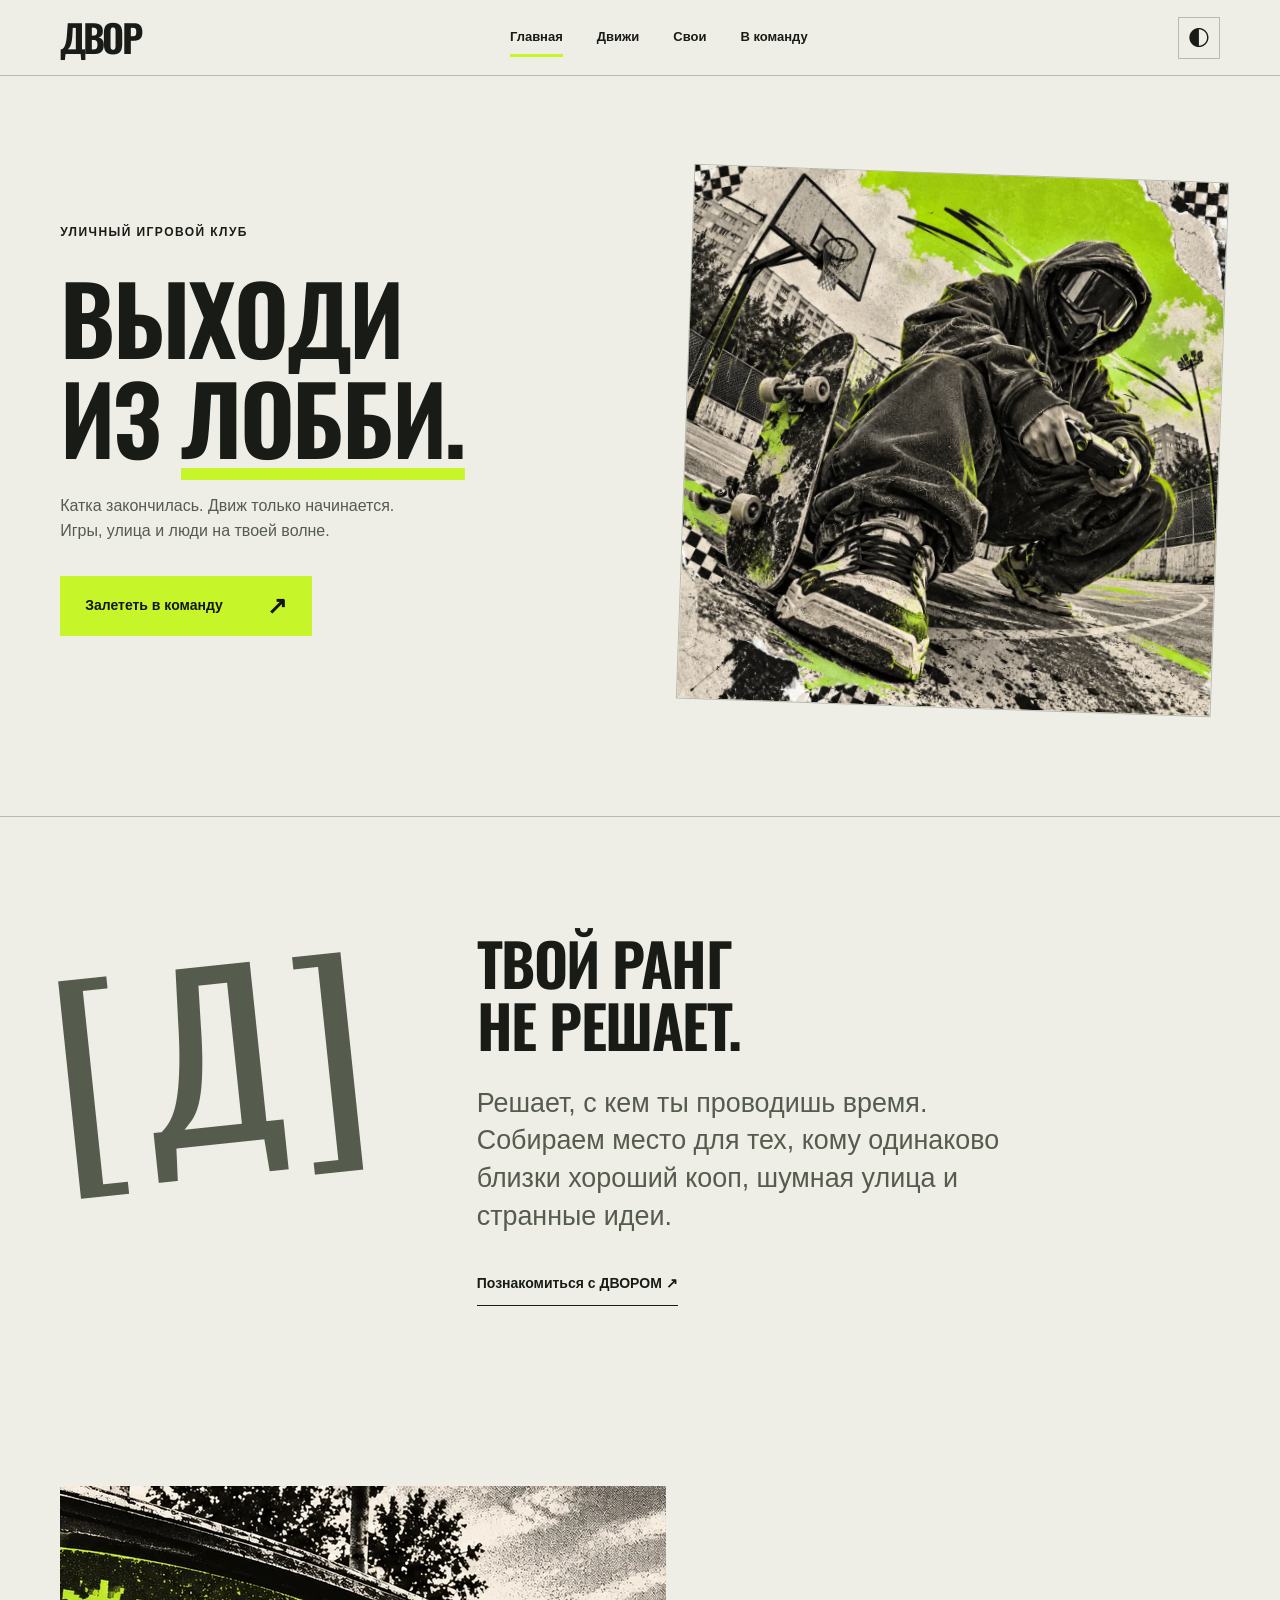
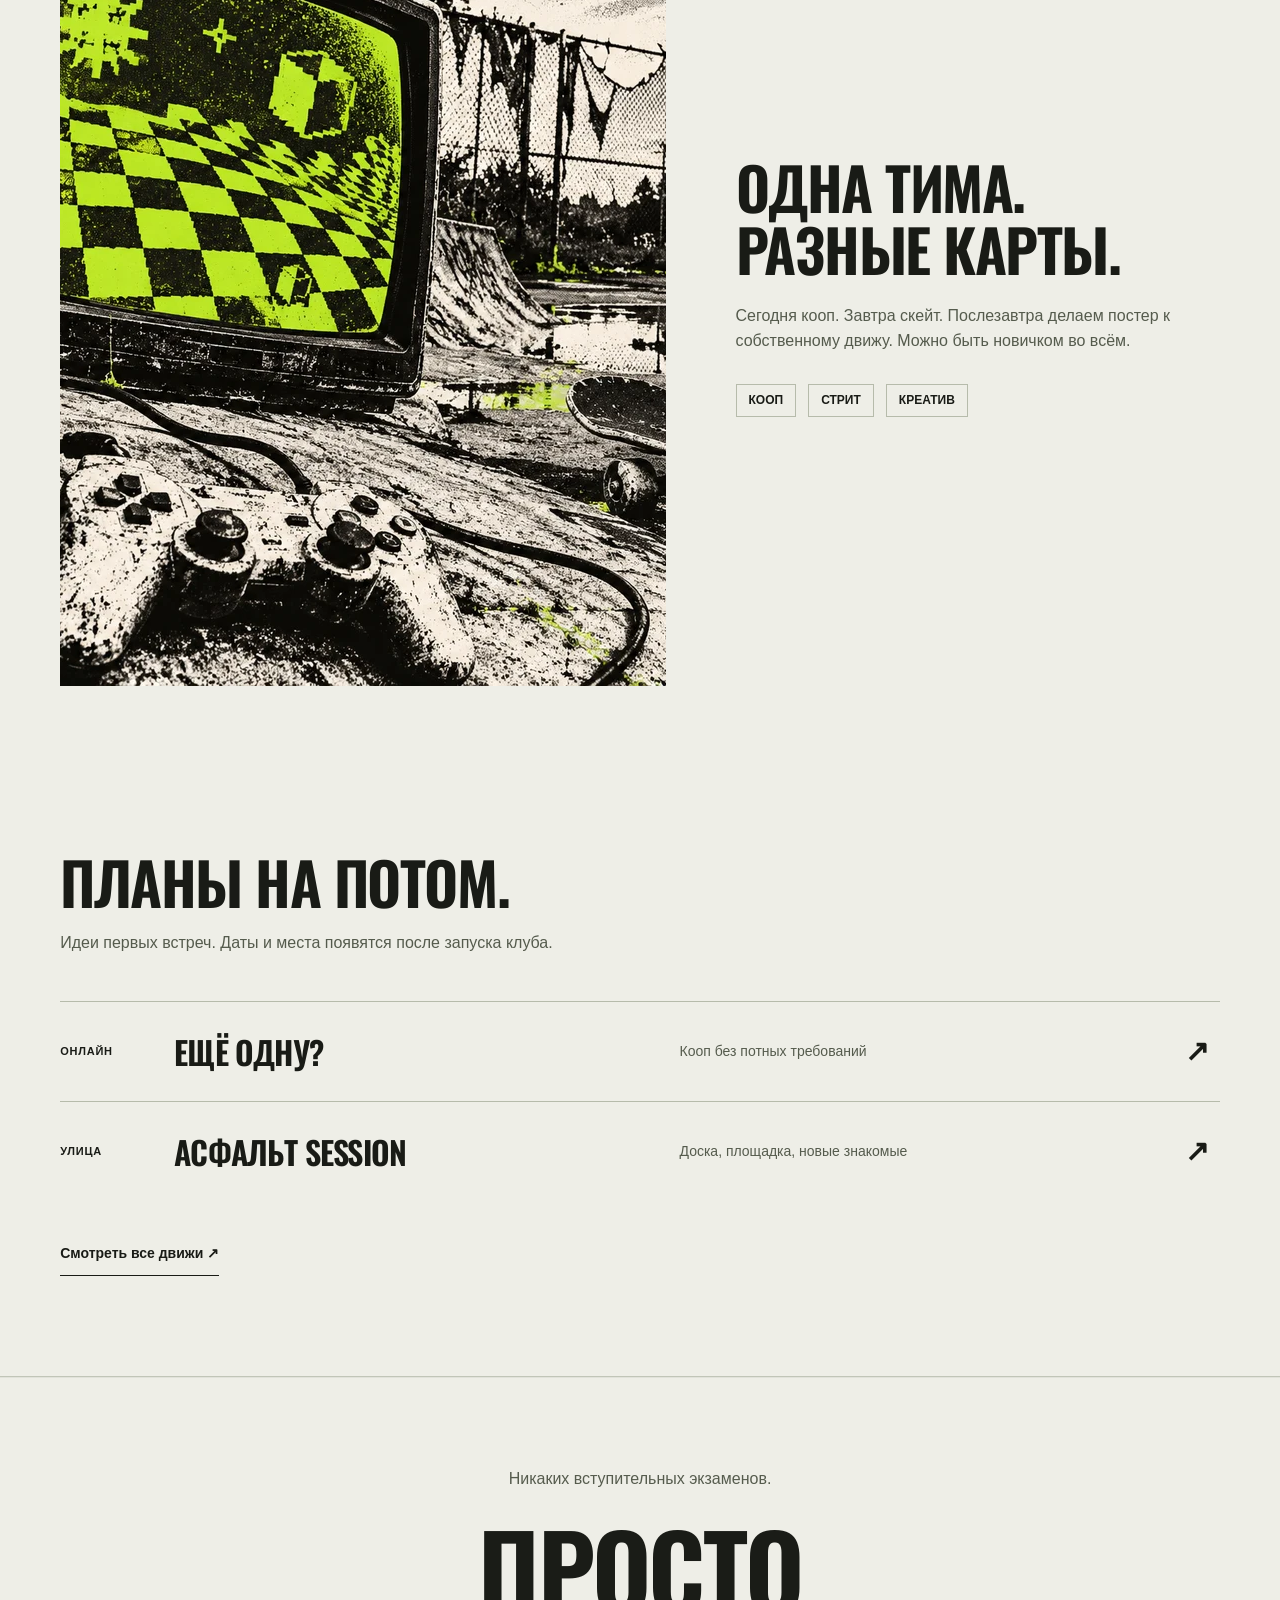
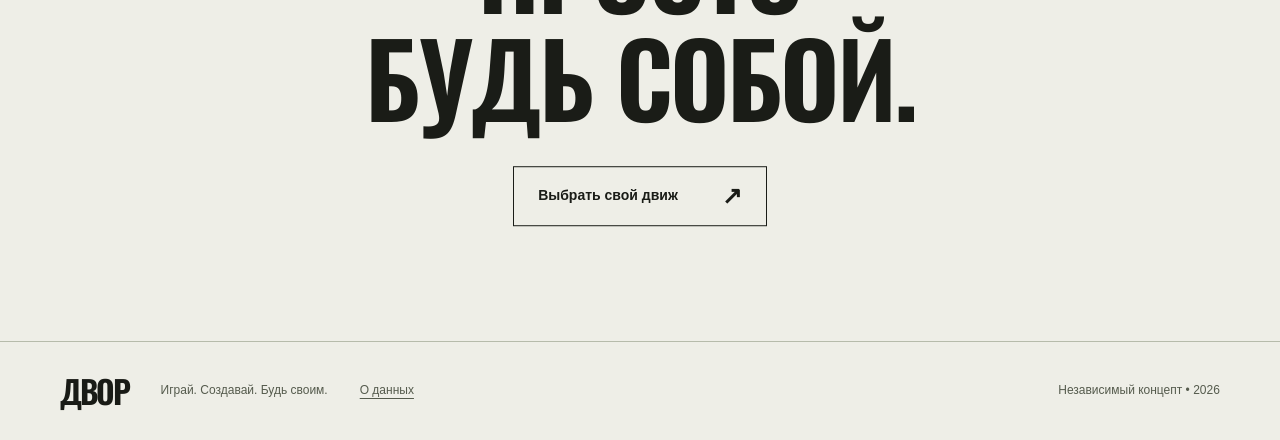
==== index.html @ 8de50f0a "Launch DVOR street gaming club website" ====
<!doctype html><html lang="ru"><head><meta charset="UTF-8"><meta name="viewport" content="width=device-width,initial-scale=1"><meta name="color-scheme" content="dark light"><title>Выходи из лобби. | ДВОР</title><meta name="description" content="ДВОР: уличная культура, игры и своя команда. Выбери движ и найди свой вайб."><meta property="og:title" content="ДВОР. Выходи из лобби."><meta property="og:description" content="Игры. Улица. Свои люди."><meta property="og:type" content="website"><meta property="og:image" content="https://lol734520-rgb.github.io/dvor-club/hero.webp"><link rel="icon" href="favicon.png"><link rel="preload" href="oswald.ttf" as="font" type="font/ttf" crossorigin><link rel="stylesheet" href="styles.css"><script src="theme.js"></script><script src="gsap.min.js" defer></script><script src="ScrollTrigger.min.js" defer></script><script src="config.js" defer></script><script src="app.js" defer></script></head><body><a class="skip" href="#main">К содержимому</a><header class="header"><a class="wordmark" href="index.html" aria-label="ДВОР, главная">ДВОР</a><nav aria-label="Основная навигация"><a href="index.html" aria-current="page">Главная</a><a href="events.html" >Движи</a><a href="crew.html" >Свои</a><a href="join.html" >В команду</a></nav><button class="theme-toggle" aria-label="Переключить тему" title="Переключить тему"><span aria-hidden="true">◐</span></button><button class="menu-toggle" aria-expanded="false" aria-controls="mobile-nav">Меню +</button></header><nav id="mobile-nav" class="mobile-nav" aria-label="Мобильная навигация" hidden><a href="index.html" aria-current="page">Главная</a><a href="events.html" >Движи</a><a href="crew.html" >Свои</a><a href="join.html" >В команду</a></nav><main id="main">
<section class="hero wrap"><div class="hero-copy"><p class="eyebrow">Уличный игровой клуб</p><h1><span>ВЫХОДИ</span><span>ИЗ <em>ЛОББИ.</em></span></h1><p class="hero-description">Катка закончилась. Движ только начинается.<br>Игры, улица и люди на твоей волне.</p><a class="button" href="join.html">Залететь в команду <span aria-hidden="true">↗</span></a></div><div class="hero-art"><img src="hero.webp" width="1200" height="1200" alt="Скейтер с контроллером на бетонной площадке, коллаж в уличном стиле" fetchpriority="high"></div></section>
<section class="manifesto wrap reveal"><div class="manifesto-mark" aria-hidden="true">[ Д ]</div><div><h2>ТВОЙ РАНГ<br>НЕ РЕШАЕТ.</h2><p class="large-copy">Решает, с кем ты проводишь время. Собираем место для тех, кому одинаково близки хороший кооп, шумная улица и странные идеи.</p><a class="text-link" href="crew.html">Познакомиться с ДВОРОМ ↗</a></div></section>
<section class="feature wrap"><div class="feature-image reveal"><img src="arcade.webp" width="1200" height="800" loading="lazy" alt="Ретро-телевизор и геймпад на скейт-площадке"></div><div class="feature-copy reveal"><h2>ОДНА ТИМА.<br>РАЗНЫЕ КАРТЫ.</h2><p>Сегодня кооп. Завтра скейт. Послезавтра делаем постер к собственному движу. Можно быть новичком во всём.</p><div class="tags"><span>КООП</span><span>СТРИТ</span><span>КРЕАТИВ</span></div></div></section>
<section class="home-events wrap reveal"><h2>ПЛАНЫ НА ПОТОМ.</h2><p class="muted">Идеи первых встреч. Даты и места появятся после запуска клуба.</p><a class="event-teaser" href="events.html#lan"><span class="event-kind">Онлайн</span><h3>ЕЩЁ ОДНУ?</h3><span>Кооп без потных требований</span><b aria-hidden="true">↗</b></a><a class="event-teaser" href="events.html#street"><span class="event-kind">Улица</span><h3>АСФАЛЬТ SESSION</h3><span>Доска, площадка, новые знакомые</span><b aria-hidden="true">↗</b></a><a class="text-link" href="events.html">Смотреть все движи ↗</a></section>
<section class="closing wrap reveal"><p>Никаких вступительных экзаменов.</p><h2>ПРОСТО<br>БУДЬ СОБОЙ.</h2><a class="button outline" href="events.html">Выбрать свой движ <span aria-hidden="true">↗</span></a></section></main><footer class="footer"><a class="wordmark" href="index.html">ДВОР</a><p>Играй. Создавай. Будь своим.</p><a href="privacy.html">О данных</a><span>Независимый концепт • 2026</span></footer></body></html>
---- styles.css ----
@font-face{font-family:Oswald;src:url('oswald.ttf') format('truetype');font-weight:200 700;font-display:swap}
:root{--bg:#151614;--fg:#f0f0e9;--muted:#b2b4aa;--line:#41433c;--panel:#20221d;--accent:#c6f52a;--ink:#151614;--page:1440px;color-scheme:dark}
:root[data-theme=light]{--bg:#eeeeE7;--fg:#191b16;--muted:#555b4d;--line:#b6bbab;--panel:#e4e6dc;color-scheme:light}
*{box-sizing:border-box}html{scroll-behavior:smooth;scroll-padding-top:96px}body{margin:0;background:var(--bg);color:var(--fg);font-family:Arial,Helvetica,sans-serif;font-size:16px;line-height:1.55;transition:background .2s,color .2s}::selection{background:var(--accent);color:var(--ink)}a{color:inherit;text-decoration:none}button,input,select,textarea{font:inherit}button,a,input,textarea,select{-webkit-tap-highlight-color:transparent}button{cursor:pointer}button:disabled{cursor:wait;opacity:.6}a:focus-visible,button:focus-visible,summary:focus-visible{outline:3px solid var(--fg);outline-offset:5px}input:focus-visible,select:focus-visible,textarea:focus-visible{outline:2px solid var(--fg);outline-offset:3px}img{display:block;max-width:100%;object-fit:cover}h1,h2,h3,p{margin:0}h1,h2,h3,.wordmark,.type-art{font-family:Oswald,'Arial Narrow',sans-serif;font-weight:650;line-height:1.06;letter-spacing:-.025em}h1{font-size:clamp(64px,7.9vw,124px)}h2{font-size:clamp(38px,4.6vw,70px)}h3{font-size:32px}h1 em{font-style:normal;color:var(--accent)}[data-theme=light] h1 em{color:var(--fg);text-decoration:underline;text-decoration-color:var(--accent);text-decoration-thickness:.13em;text-underline-offset:.09em}p{max-width:58ch}.wrap{max-width:var(--page);margin-inline:auto;padding-inline:clamp(22px,4.7vw,72px)}.muted{color:var(--muted)}.eyebrow{font:700 12px/1.4 Arial,sans-serif;letter-spacing:.12em;text-transform:uppercase;margin-bottom:25px}.header{height:76px;max-width:var(--page);padding:0 clamp(22px,4.7vw,72px);margin:auto;display:flex;align-items:center;gap:30px;border-bottom:1px solid var(--line)}.wordmark{font-size:38px;letter-spacing:-.075em;white-space:nowrap}.wordmark span{font-family:Arial,sans-serif;font-size:10px;letter-spacing:0;vertical-align:top;display:inline-block;margin:5px 0 0 5px}.header nav{display:flex;gap:34px;margin:auto;font-size:13px;font-weight:700}.header nav a{padding:12px 0;position:relative}.header nav a[aria-current=page]:after{content:'';position:absolute;bottom:3px;left:0;right:0;height:3px;background:var(--accent)}.header nav a:hover{color:var(--muted)}.theme-toggle,.menu-toggle{color:var(--fg);background:none;border:1px solid var(--line);min-width:42px;min-height:42px}.theme-toggle span{font-size:25px;line-height:1}.menu-toggle{display:none;padding:8px 12px}.mobile-nav{padding:20px 22px;border-bottom:1px solid var(--line);background:var(--panel)}.mobile-nav a{display:block;padding:10px 0}.mobile-nav[hidden]{display:none}.skip{position:fixed;top:10px;left:10px;background:var(--accent);color:var(--ink);padding:10px;z-index:10;transform:translateY(-180%)}.skip:focus{transform:none}.button{display:inline-flex;align-items:center;justify-content:center;gap:44px;background:var(--accent);color:var(--ink);font-size:14px;font-weight:700;padding:17px 24px;border:1px solid var(--accent);min-height:56px;white-space:nowrap;transition:transform .2s,box-shadow .2s}.button:hover{transform:translate(-3px,-3px);box-shadow:4px 4px 0 var(--fg)}.button span{font-size:24px;line-height:1}.button.outline{color:var(--fg);border-color:var(--fg);background:transparent}.text-link{display:inline-block;font-size:14px;font-weight:700;padding:10px 0;border-bottom:1px solid var(--fg)}.text-link:hover{border-color:var(--accent)}
.hero{display:grid;grid-template-columns:1.15fr 1fr;align-items:center;gap:10px;min-height:min(740px,calc(100svh - 76px));padding-top:38px;padding-bottom:50px}.hero-copy{position:relative;z-index:1;padding:5px 0 25px}.hero h1{font-size:clamp(56px,7.4vw,114px);line-height:1.06}.hero h1>span{display:block;white-space:nowrap}.hero-description{font-size:16px;margin:28px 0 32px;color:var(--muted)}.hero-art{aspect-ratio:1;overflow:hidden;transform:rotate(2deg);border:1px solid var(--line)}.hero-art img{width:100%;height:100%;object-fit:cover}.manifesto{padding-top:115px;padding-bottom:115px;display:grid;grid-template-columns:1fr 2fr;gap:45px;border-top:1px solid var(--line)}.manifesto-mark{font-family:Oswald,sans-serif;font-size:clamp(110px,18vw,220px);line-height:1;color:var(--muted);letter-spacing:-.08em;transform:rotate(-6deg)}.large-copy{font-size:clamp(20px,2.1vw,29px);line-height:1.4;margin:28px 0;color:var(--muted);max-width:36ch}.feature{display:grid;grid-template-columns:1.25fr 1fr;gap:70px;align-items:center;padding-block:65px}.feature-image{overflow:hidden}.feature-image img{width:100%;aspect-ratio:1.4}.feature-copy p{margin-top:24px;color:var(--muted)}.tags{display:flex;gap:12px;flex-wrap:wrap;margin-top:30px}.tags span{border:1px solid var(--line);padding:6px 12px;font-size:12px;font-weight:700}.home-events{padding-block:100px}.home-events>p{margin-top:18px;margin-bottom:45px}.event-teaser{display:grid;grid-template-columns:90px 1fr 1fr 35px;align-items:center;gap:24px;padding:27px 0;border-top:1px solid var(--line);transition:padding .2s}.event-teaser:hover{padding-left:10px}.event-kind{font-size:11px;font-weight:700;text-transform:uppercase;letter-spacing:.07em}.event-teaser>span:nth-of-type(2){font-size:14px;color:var(--muted)}.event-teaser b{font-size:29px}.home-events>.text-link{margin-top:32px}.closing{padding-block:90px 115px;text-align:center;border-top:1px solid var(--line)}.closing>p{margin:0 auto 22px;color:var(--muted)}.closing h2{font-size:clamp(55px,8vw,118px);margin-bottom:35px}.footer{max-width:var(--page);margin:auto;padding:32px clamp(22px,4.7vw,72px);border-top:1px solid var(--line);display:flex;align-items:center;gap:32px;font-size:12px;color:var(--muted)}.footer .wordmark{color:var(--fg);font-size:32px}.footer>span{margin-left:auto}.footer>a:not(.wordmark){text-decoration:underline;text-underline-offset:4px}.page-intro{padding-top:62px;padding-bottom:65px}.page-intro h1{font-size:clamp(65px,8vw,115px)}.page-intro>p:last-child{color:var(--muted);margin-top:28px;max-width:46ch}.filters{display:flex;gap:10px;flex-wrap:wrap;margin-bottom:38px}.filters button{padding:10px 20px;background:none;color:var(--fg);border:1px solid var(--line);font-size:13px;font-weight:700;min-height:44px}.filters button[aria-pressed=true]{background:var(--accent);color:var(--ink);border-color:var(--accent)}.event-grid{display:grid;grid-template-columns:1fr 1fr;gap:60px 32px}.event-poster{border:1px solid var(--line);background:var(--panel);overflow:hidden;scroll-margin-top:20px}.event-poster[hidden]{display:none}.event-poster img{width:100%;height:300px;object-position:center 55%}.poster-copy{padding:30px}.poster-copy h2{margin:18px 0;font-size:clamp(42px,4.8vw,65px)}.poster-copy p{color:var(--muted);max-width:42ch}.poster-copy .text-link{margin-top:25px}.type-art{height:300px;display:flex;justify-content:center;align-items:center;color:var(--ink);background:var(--accent);font-size:70px;line-height:1.02;transform:none;letter-spacing:-.03em}.inverse .type-art{background:var(--fg);color:var(--bg);font-size:63px}.event-section{padding-bottom:90px}.note{padding-block:70px 100px;border-top:1px solid var(--line)}.note h2{font-size:clamp(32px,4vw,55px)}.note p{margin-top:25px;color:var(--muted)}.note .button{margin-top:30px}.crew-story{display:grid;grid-template-columns:1fr 1fr;align-items:center;gap:70px;padding-block:40px 100px}.crew-story img{width:100%;aspect-ratio:1;transform:rotate(-2deg)}.crew-story>div>p:last-child{font-size:14px;color:var(--muted)}.rules{padding-block:50px 90px}.rules>h2{margin-bottom:45px}.rule{display:grid;grid-template-columns:40px 1.4fr 1fr;gap:30px;padding:35px 0;border-top:1px solid var(--line);align-items:start}.rule>span{font-size:40px;line-height:1}.rule h3{font-size:30px;max-width:24ch}.rule p{font-size:15px;color:var(--muted)}.faq{padding-block:50px 100px;max-width:1000px}.faq h2{margin-bottom:40px}.faq details{border-bottom:1px solid var(--line);padding:20px 0}.faq summary{cursor:pointer;font-size:20px;font-weight:700;list-style:none;display:flex;justify-content:space-between;gap:20px}.faq summary::-webkit-details-marker{display:none}.faq summary span{font-size:26px;line-height:1.2;transition:transform .2s}.faq details[open] summary span{transform:rotate(45deg)}.faq details p{color:var(--muted);padding-top:20px;max-width:65ch}.join-layout{display:grid;grid-template-columns:1fr 1fr;gap:90px;padding-top:58px;padding-bottom:100px}.join-heading h1{font-size:clamp(64px,7.5vw,112px)}.join-heading>p:last-of-type{color:var(--muted);margin-top:26px}.join-art{margin-top:45px;overflow:hidden;max-width:430px}.join-art img{width:100%;aspect-ratio:1.4}.form-panel{max-width:550px}.form-notice{padding:18px 20px;border:1px solid var(--line);background:var(--panel);margin-bottom:28px;font-size:14px}.form-notice p{font-size:13px;color:var(--muted);margin-top:5px}.form-row{margin-bottom:23px}.form-row>label{font-size:14px;font-weight:700;display:block;margin-bottom:9px}.form-row label span{color:var(--muted)}input:not([type=checkbox]),select,textarea{display:block;width:100%;border:1px solid var(--line);background:var(--panel);color:var(--fg);padding:13px 15px;min-height:48px;border-radius:0}input::placeholder,textarea::placeholder{color:var(--muted);opacity:1}textarea{resize:vertical}.form-row small{display:block;margin-top:7px;font-size:11px;color:var(--muted)}.consent{display:flex;gap:12px;align-items:start;font-size:12px;color:var(--muted);margin:27px 0}.consent input{width:18px;height:18px;flex-shrink:0;accent-color:var(--ink);margin:2px 0}.consent a{color:var(--fg);text-decoration:underline;text-underline-offset:3px}.submit{width:100%;justify-content:space-between}.text-button{padding:8px 0;font-size:12px;background:none;color:var(--muted);border:none;text-decoration:underline;text-underline-offset:4px;min-height:40px}.honeypot{position:absolute;left:-10000px;top:auto;width:1px;height:1px;overflow:hidden}#form-status:not(:empty){padding:16px 0;color:var(--fg);font-size:14px}#form-status[data-state=error]{border-left:3px solid var(--fg);padding:12px 15px;margin-top:15px}.legal{max-width:950px;padding-block:65px 100px}.legal h1{font-size:clamp(50px,6vw,85px);margin-bottom:45px}.legal h2{font-size:30px;margin-top:35px;margin-bottom:16px}.legal p{color:var(--muted);max-width:72ch}.legal>a{margin-top:40px}.sr-only{position:absolute;width:1px;height:1px;padding:0;margin:-1px;overflow:hidden;clip:rect(0,0,0,0);white-space:nowrap;border:0}
@media(min-width:1500px){.hero{min-height:740px}}@media(max-width:1000px){.header nav{gap:24px}.hero h1{font-size:7.2vw}.hero-description{font-size:14px}.button{gap:22px}.feature{gap:35px}.manifesto{gap:20px;grid-template-columns:1fr 2.4fr}.event-teaser{grid-template-columns:75px 1fr 35px}.event-teaser>span:nth-of-type(2){display:none}.join-layout{gap:45px}.crew-story{gap:40px}.rule{grid-template-columns:30px 1fr 1fr;gap:20px}.footer{gap:20px}.footer p{display:none}}
@media(max-width:700px){.header{height:68px;gap:12px}.header .wordmark{font-size:32px;margin-right:auto}.header nav{display:none}.menu-toggle{display:block}.theme-toggle{min-height:42px}.hero{display:flex;flex-direction:column;align-items:stretch;gap:28px;min-height:auto;padding-top:40px;padding-bottom:52px}.hero-copy{padding:0}.hero h1{font-size:clamp(54px,11vw,77px)}.eyebrow{margin-bottom:20px}.hero-description{font-size:15px;margin:24px 0}.hero-art{width:calc(100% - 12px);align-self:center;transform:rotate(1.5deg)}.hero-art img{aspect-ratio:1;object-position:center}.manifesto{grid-template-columns:1fr;padding-block:65px;gap:30px}.manifesto-mark{display:none}.large-copy{font-size:23px}.feature{grid-template-columns:1fr;gap:32px;padding-block:25px 55px}.feature-copy h2{font-size:46px}.home-events{padding-block:55px 65px}.home-events>h2{font-size:39px}.home-events>p{font-size:14px;margin-bottom:30px}.event-teaser{grid-template-columns:1fr 28px;gap:12px;padding:23px 0}.event-teaser .event-kind{grid-column:1/-1}.event-teaser h3{font-size:30px}.closing{padding-block:65px 80px}.closing h2{font-size:65px}.footer{flex-wrap:wrap;padding-block:27px;gap:22px}.footer>span{width:100%;margin:0;font-size:11px}.footer>a:not(.wordmark){margin-left:auto}.page-intro{padding-block:45px}.page-intro h1{font-size:clamp(56px,12vw,82px)}.page-intro>p:last-child{font-size:15px}.filters{gap:8px;margin-bottom:28px}.filters button{padding:9px 14px;font-size:12px}.event-grid{grid-template-columns:1fr;gap:28px}.event-poster img{height:270px}.poster-copy{padding:24px}.poster-copy h2{font-size:53px}.event-section{padding-bottom:65px}.note{padding-block:50px 70px}.note h2{font-size:39px}.crew-story{grid-template-columns:1fr;gap:38px;padding-block:10px 60px}.rules{padding-block:35px 60px}.rule{grid-template-columns:25px 1fr;gap:15px;padding-block:27px}.rule h3{font-size:27px}.rule p{grid-column:2}.faq{padding-block:30px 70px}.faq h2{font-size:42px}.faq summary{font-size:17px}.faq details p{font-size:15px}.join-layout{grid-template-columns:1fr;gap:40px;padding-top:42px;padding-bottom:65px}.join-heading h1{font-size:76px}.join-art{display:none}.form-panel{max-width:none}.form-notice{font-size:13px}.form-row{margin-bottom:24px}.button{font-size:13px}.legal{padding-block:45px 75px}.legal h2{font-size:27px}input:not([type=checkbox]),select,textarea{font-size:16px}}
@media(prefers-reduced-motion:reduce){html{scroll-behavior:auto}*,*:before,*:after{transition:none!important;animation:none!important}.button:hover{transform:none;box-shadow:none}}
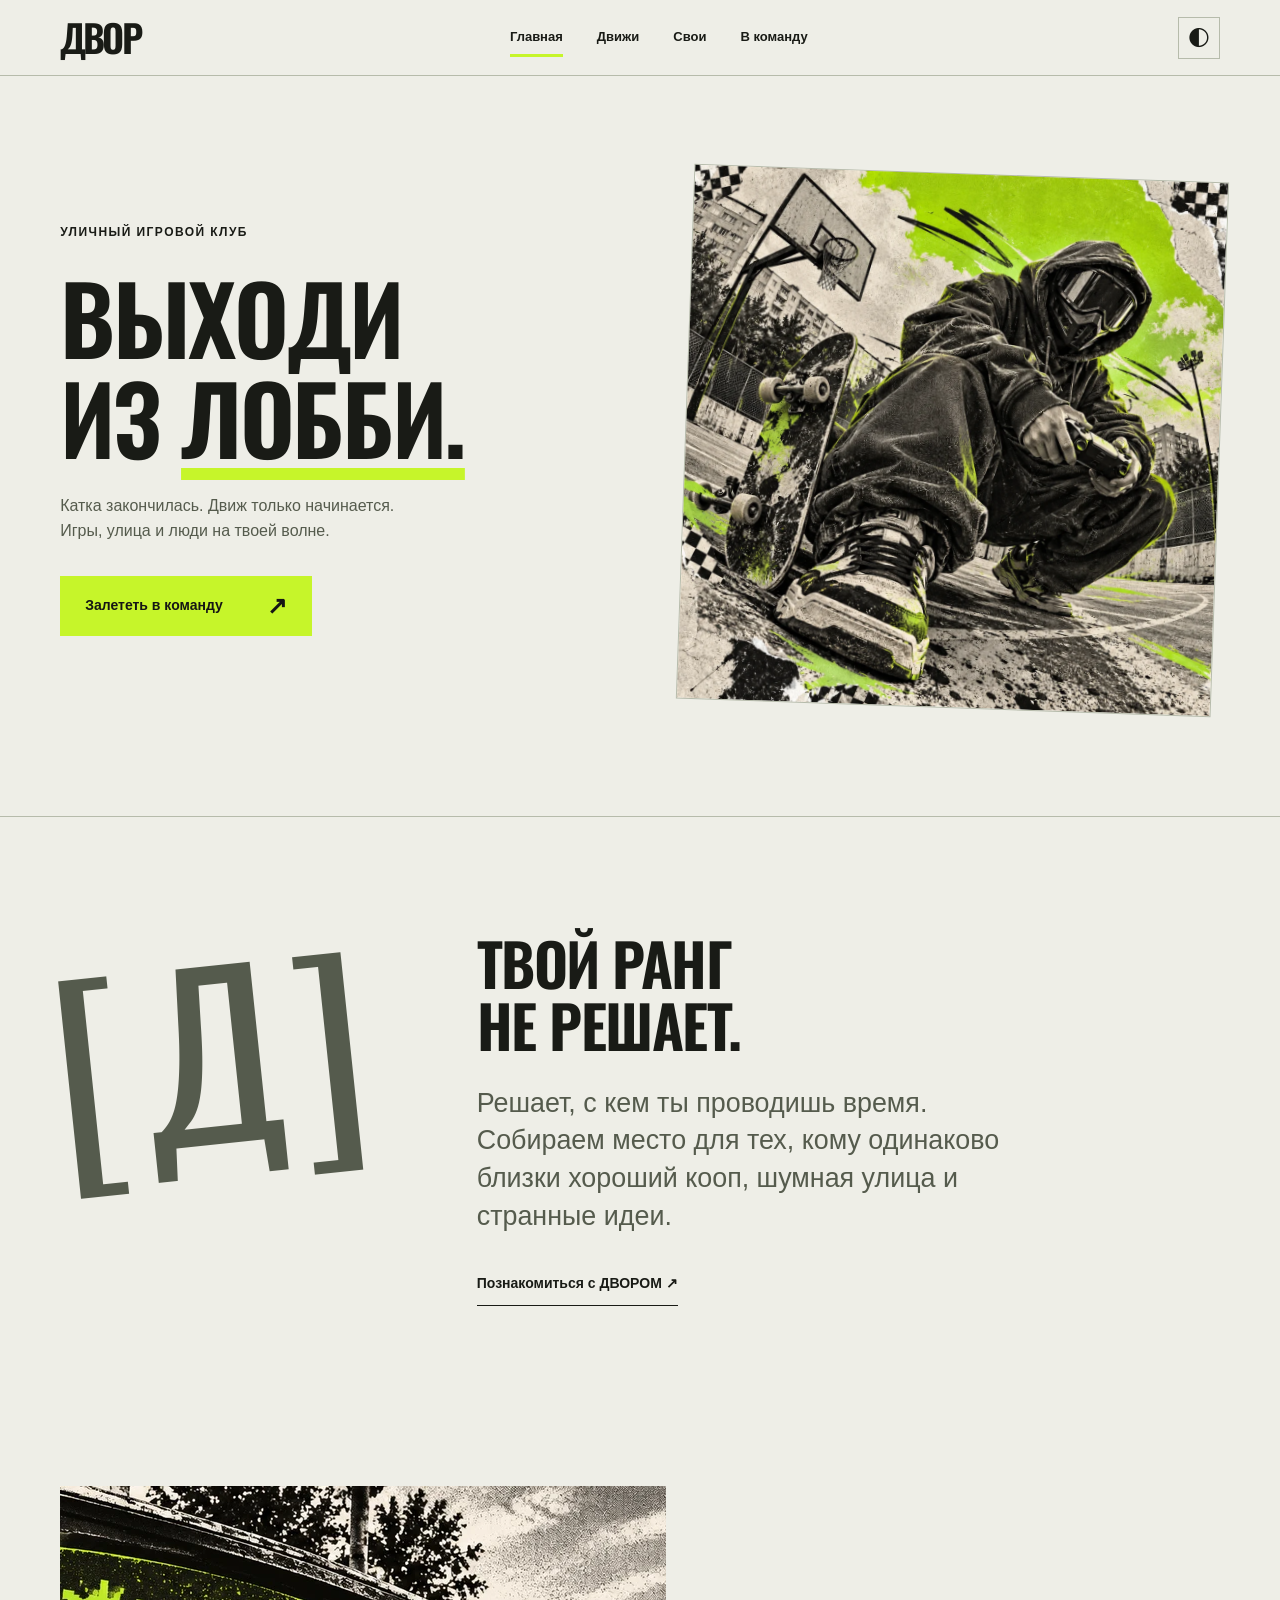
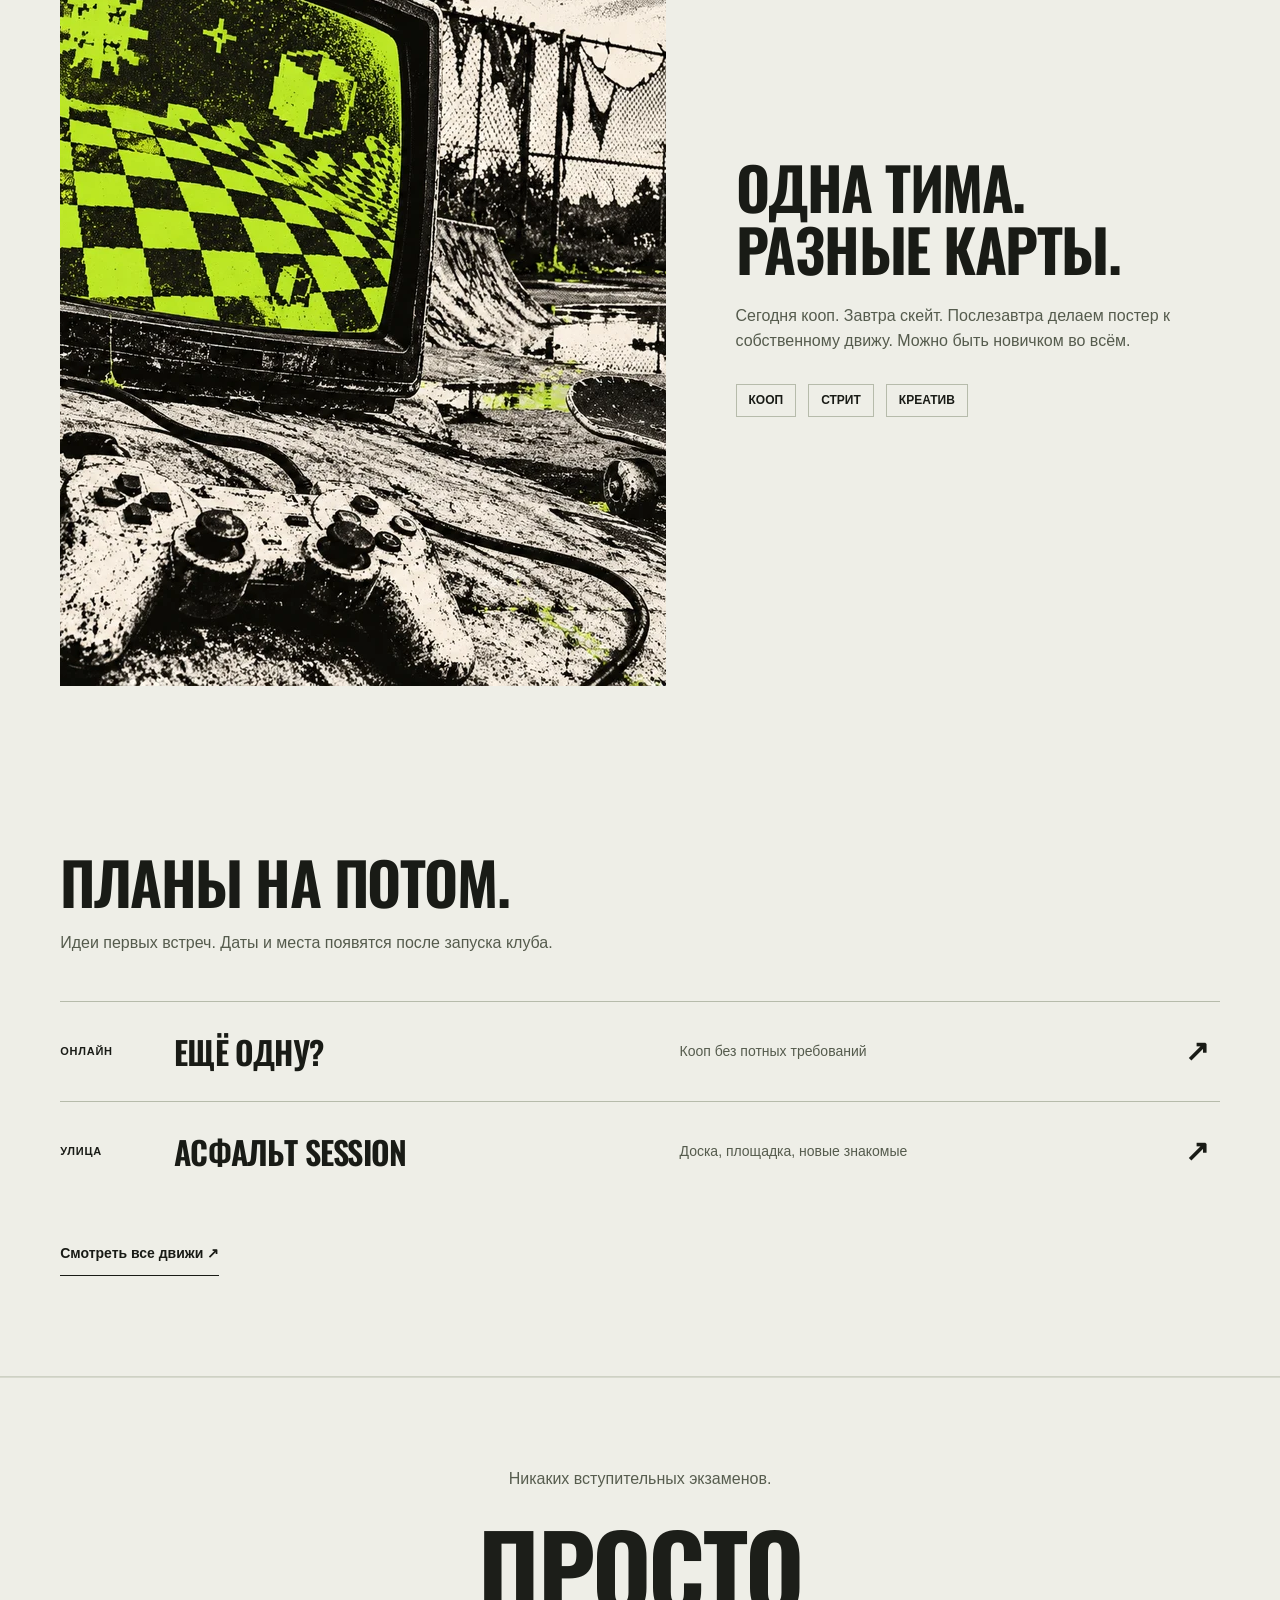
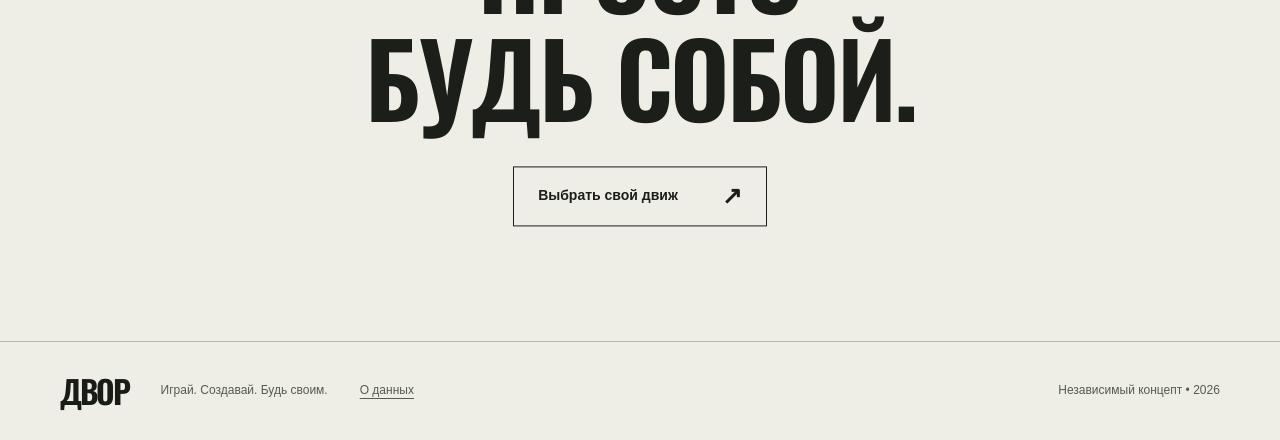
==== commit 3111ed55: "Refresh cached styles after footer layout fix" ====
--- a/index.html
+++ b/index.html
@@ -1,4 +1,4 @@
-<!doctype html><html lang="ru"><head><meta charset="UTF-8"><meta name="viewport" content="width=device-width,initial-scale=1"><meta name="color-scheme" content="dark light"><title>Выходи из лобби. | ДВОР</title><meta name="description" content="ДВОР: уличная культура, игры и своя команда. Выбери движ и найди свой вайб."><meta property="og:title" content="ДВОР. Выходи из лобби."><meta property="og:description" content="Игры. Улица. Свои люди."><meta property="og:type" content="website"><meta property="og:image" content="https://lol734520-rgb.github.io/dvor-club/hero.webp"><link rel="icon" href="favicon.png"><link rel="preload" href="oswald.ttf" as="font" type="font/ttf" crossorigin><link rel="stylesheet" href="styles.css"><script src="theme.js"></script><script src="gsap.min.js" defer></script><script src="ScrollTrigger.min.js" defer></script><script src="config.js" defer></script><script src="app.js" defer></script></head><body><a class="skip" href="#main">К содержимому</a><header class="header"><a class="wordmark" href="index.html" aria-label="ДВОР, главная">ДВОР</a><nav aria-label="Основная навигация"><a href="index.html" aria-current="page">Главная</a><a href="events.html" >Движи</a><a href="crew.html" >Свои</a><a href="join.html" >В команду</a></nav><button class="theme-toggle" aria-label="Переключить тему" title="Переключить тему"><span aria-hidden="true">◐</span></button><button class="menu-toggle" aria-expanded="false" aria-controls="mobile-nav">Меню +</button></header><nav id="mobile-nav" class="mobile-nav" aria-label="Мобильная навигация" hidden><a href="index.html" aria-current="page">Главная</a><a href="events.html" >Движи</a><a href="crew.html" >Свои</a><a href="join.html" >В команду</a></nav><main id="main">
+<!doctype html><html lang="ru"><head><meta charset="UTF-8"><meta name="viewport" content="width=device-width,initial-scale=1"><meta name="color-scheme" content="dark light"><title>Выходи из лобби. | ДВОР</title><meta name="description" content="ДВОР: уличная культура, игры и своя команда. Выбери движ и найди свой вайб."><meta property="og:title" content="ДВОР. Выходи из лобби."><meta property="og:description" content="Игры. Улица. Свои люди."><meta property="og:type" content="website"><meta property="og:image" content="https://lol734520-rgb.github.io/dvor-club/hero.webp"><link rel="icon" href="favicon.png"><link rel="preload" href="oswald.ttf" as="font" type="font/ttf" crossorigin><link rel="stylesheet" href="styles.css?v=2"><script src="theme.js"></script><script src="gsap.min.js" defer></script><script src="ScrollTrigger.min.js" defer></script><script src="config.js" defer></script><script src="app.js" defer></script></head><body><a class="skip" href="#main">К содержимому</a><header class="header"><a class="wordmark" href="index.html" aria-label="ДВОР, главная">ДВОР</a><nav aria-label="Основная навигация"><a href="index.html" aria-current="page">Главная</a><a href="events.html" >Движи</a><a href="crew.html" >Свои</a><a href="join.html" >В команду</a></nav><button class="theme-toggle" aria-label="Переключить тему" title="Переключить тему"><span aria-hidden="true">◐</span></button><button class="menu-toggle" aria-expanded="false" aria-controls="mobile-nav">Меню +</button></header><nav id="mobile-nav" class="mobile-nav" aria-label="Мобильная навигация" hidden><a href="index.html" aria-current="page">Главная</a><a href="events.html" >Движи</a><a href="crew.html" >Свои</a><a href="join.html" >В команду</a></nav><main id="main">
 <section class="hero wrap"><div class="hero-copy"><p class="eyebrow">Уличный игровой клуб</p><h1><span>ВЫХОДИ</span><span>ИЗ <em>ЛОББИ.</em></span></h1><p class="hero-description">Катка закончилась. Движ только начинается.<br>Игры, улица и люди на твоей волне.</p><a class="button" href="join.html">Залететь в команду <span aria-hidden="true">↗</span></a></div><div class="hero-art"><img src="hero.webp" width="1200" height="1200" alt="Скейтер с контроллером на бетонной площадке, коллаж в уличном стиле" fetchpriority="high"></div></section>
 <section class="manifesto wrap reveal"><div class="manifesto-mark" aria-hidden="true">[ Д ]</div><div><h2>ТВОЙ РАНГ<br>НЕ РЕШАЕТ.</h2><p class="large-copy">Решает, с кем ты проводишь время. Собираем место для тех, кому одинаково близки хороший кооп, шумная улица и странные идеи.</p><a class="text-link" href="crew.html">Познакомиться с ДВОРОМ ↗</a></div></section>
 <section class="feature wrap"><div class="feature-image reveal"><img src="arcade.webp" width="1200" height="800" loading="lazy" alt="Ретро-телевизор и геймпад на скейт-площадке"></div><div class="feature-copy reveal"><h2>ОДНА ТИМА.<br>РАЗНЫЕ КАРТЫ.</h2><p>Сегодня кооп. Завтра скейт. Послезавтра делаем постер к собственному движу. Можно быть новичком во всём.</p><div class="tags"><span>КООП</span><span>СТРИТ</span><span>КРЕАТИВ</span></div></div></section>
--- a/styles.css
+++ b/styles.css
@@ -1,4 +1,9 @@
 @font-face{font-family:Oswald;src:url('oswald.ttf') format('truetype');font-weight:200 700;font-display:swap}
+/* Keep the footer at the viewport bottom when a page has little content. */
+body{min-height:100vh;min-height:100dvh;display:flex;flex-direction:column}
+body>main{flex:1 0 auto}
+body>.header,body>.footer{width:100%;flex-shrink:0;margin-block:0}
+body>.mobile-nav{flex-shrink:0}
 :root{--bg:#151614;--fg:#f0f0e9;--muted:#b2b4aa;--line:#41433c;--panel:#20221d;--accent:#c6f52a;--ink:#151614;--page:1440px;color-scheme:dark}
 :root[data-theme=light]{--bg:#eeeeE7;--fg:#191b16;--muted:#555b4d;--line:#b6bbab;--panel:#e4e6dc;color-scheme:light}
 *{box-sizing:border-box}html{scroll-behavior:smooth;scroll-padding-top:96px}body{margin:0;background:var(--bg);color:var(--fg);font-family:Arial,Helvetica,sans-serif;font-size:16px;line-height:1.55;transition:background .2s,color .2s}::selection{background:var(--accent);color:var(--ink)}a{color:inherit;text-decoration:none}button,input,select,textarea{font:inherit}button,a,input,textarea,select{-webkit-tap-highlight-color:transparent}button{cursor:pointer}button:disabled{cursor:wait;opacity:.6}a:focus-visible,button:focus-visible,summary:focus-visible{outline:3px solid var(--fg);outline-offset:5px}input:focus-visible,select:focus-visible,textarea:focus-visible{outline:2px solid var(--fg);outline-offset:3px}img{display:block;max-width:100%;object-fit:cover}h1,h2,h3,p{margin:0}h1,h2,h3,.wordmark,.type-art{font-family:Oswald,'Arial Narrow',sans-serif;font-weight:650;line-height:1.06;letter-spacing:-.025em}h1{font-size:clamp(64px,7.9vw,124px)}h2{font-size:clamp(38px,4.6vw,70px)}h3{font-size:32px}h1 em{font-style:normal;color:var(--accent)}[data-theme=light] h1 em{color:var(--fg);text-decoration:underline;text-decoration-color:var(--accent);text-decoration-thickness:.13em;text-underline-offset:.09em}p{max-width:58ch}.wrap{max-width:var(--page);margin-inline:auto;padding-inline:clamp(22px,4.7vw,72px)}.muted{color:var(--muted)}.eyebrow{font:700 12px/1.4 Arial,sans-serif;letter-spacing:.12em;text-transform:uppercase;margin-bottom:25px}.header{height:76px;max-width:var(--page);padding:0 clamp(22px,4.7vw,72px);margin:auto;display:flex;align-items:center;gap:30px;border-bottom:1px solid var(--line)}.wordmark{font-size:38px;letter-spacing:-.075em;white-space:nowrap}.wordmark span{font-family:Arial,sans-serif;font-size:10px;letter-spacing:0;vertical-align:top;display:inline-block;margin:5px 0 0 5px}.header nav{display:flex;gap:34px;margin:auto;font-size:13px;font-weight:700}.header nav a{padding:12px 0;position:relative}.header nav a[aria-current=page]:after{content:'';position:absolute;bottom:3px;left:0;right:0;height:3px;background:var(--accent)}.header nav a:hover{color:var(--muted)}.theme-toggle,.menu-toggle{color:var(--fg);background:none;border:1px solid var(--line);min-width:42px;min-height:42px}.theme-toggle span{font-size:25px;line-height:1}.menu-toggle{display:none;padding:8px 12px}.mobile-nav{padding:20px 22px;border-bottom:1px solid var(--line);background:var(--panel)}.mobile-nav a{display:block;padding:10px 0}.mobile-nav[hidden]{display:none}.skip{position:fixed;top:10px;left:10px;background:var(--accent);color:var(--ink);padding:10px;z-index:10;transform:translateY(-180%)}.skip:focus{transform:none}.button{display:inline-flex;align-items:center;justify-content:center;gap:44px;background:var(--accent);color:var(--ink);font-size:14px;font-weight:700;padding:17px 24px;border:1px solid var(--accent);min-height:56px;white-space:nowrap;transition:transform .2s,box-shadow .2s}.button:hover{transform:translate(-3px,-3px);box-shadow:4px 4px 0 var(--fg)}.button span{font-size:24px;line-height:1}.button.outline{color:var(--fg);border-color:var(--fg);background:transparent}.text-link{display:inline-block;font-size:14px;font-weight:700;padding:10px 0;border-bottom:1px solid var(--fg)}.text-link:hover{border-color:var(--accent)}
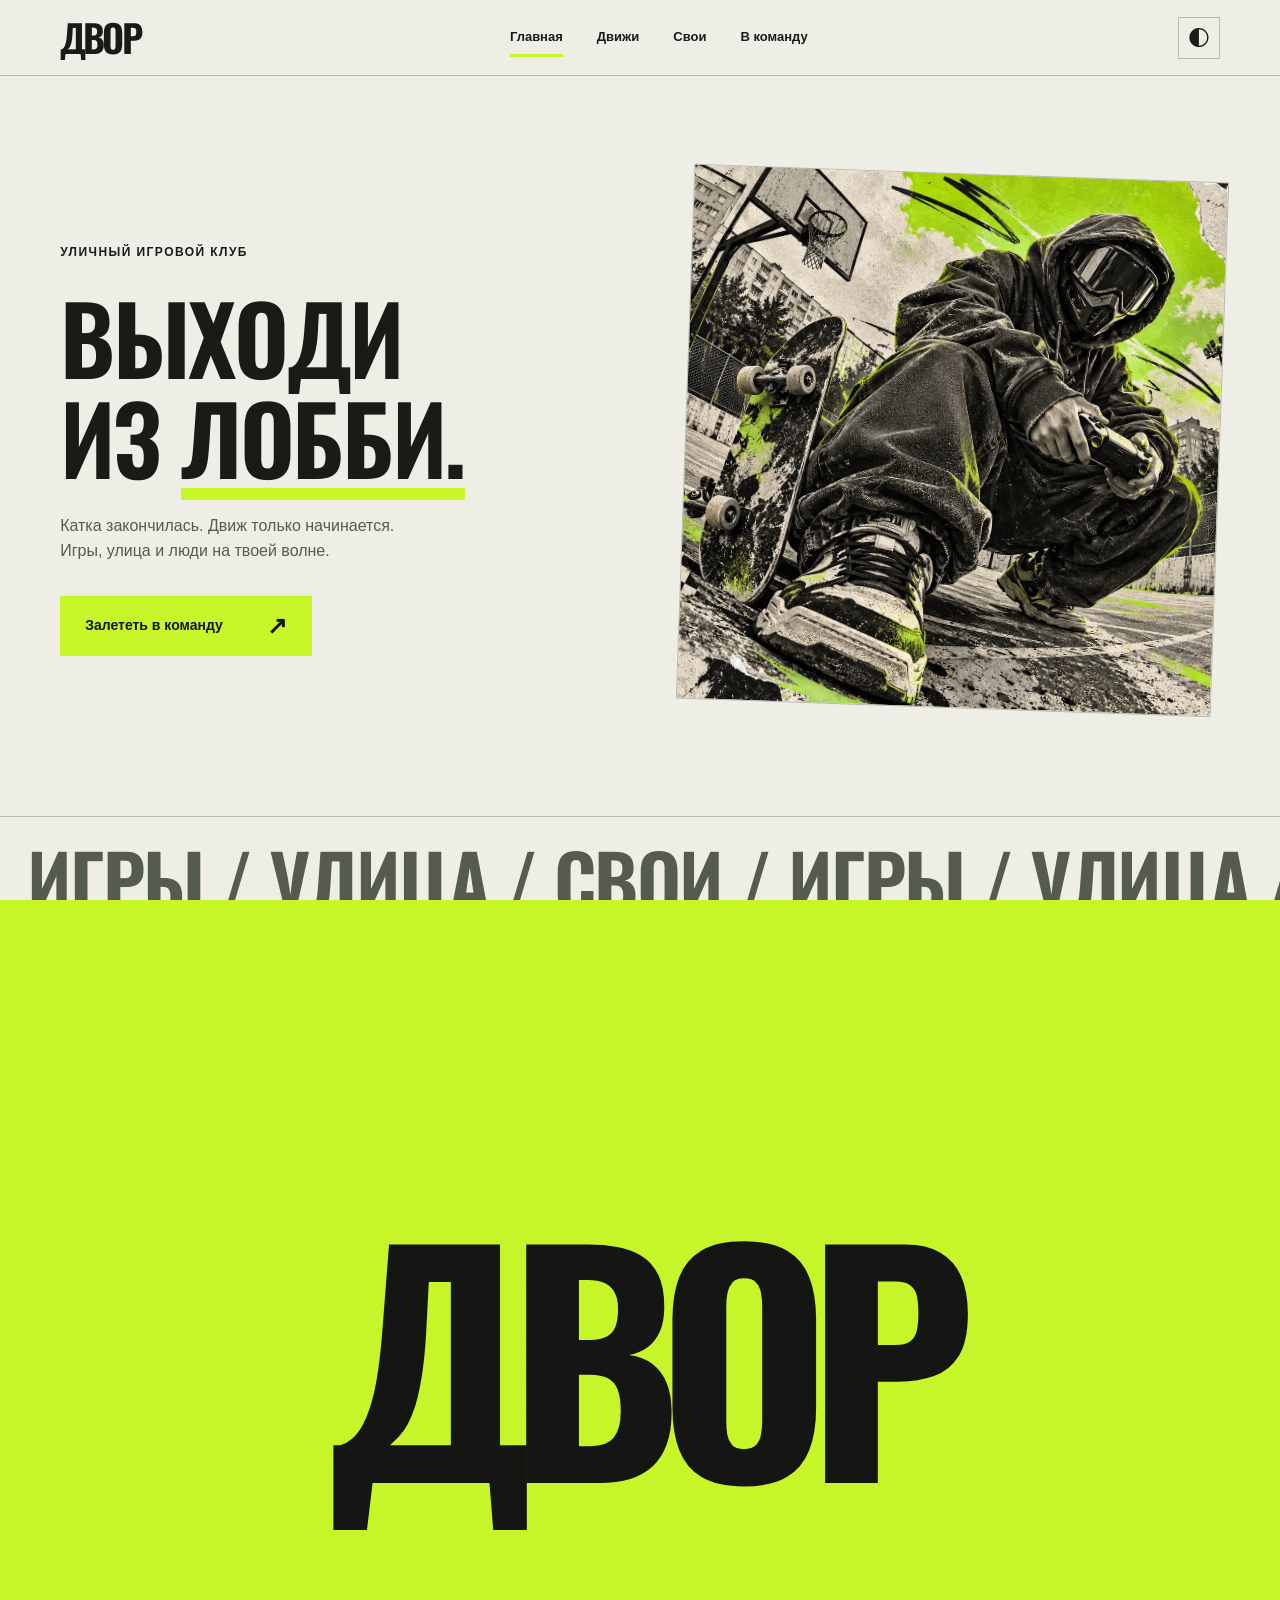
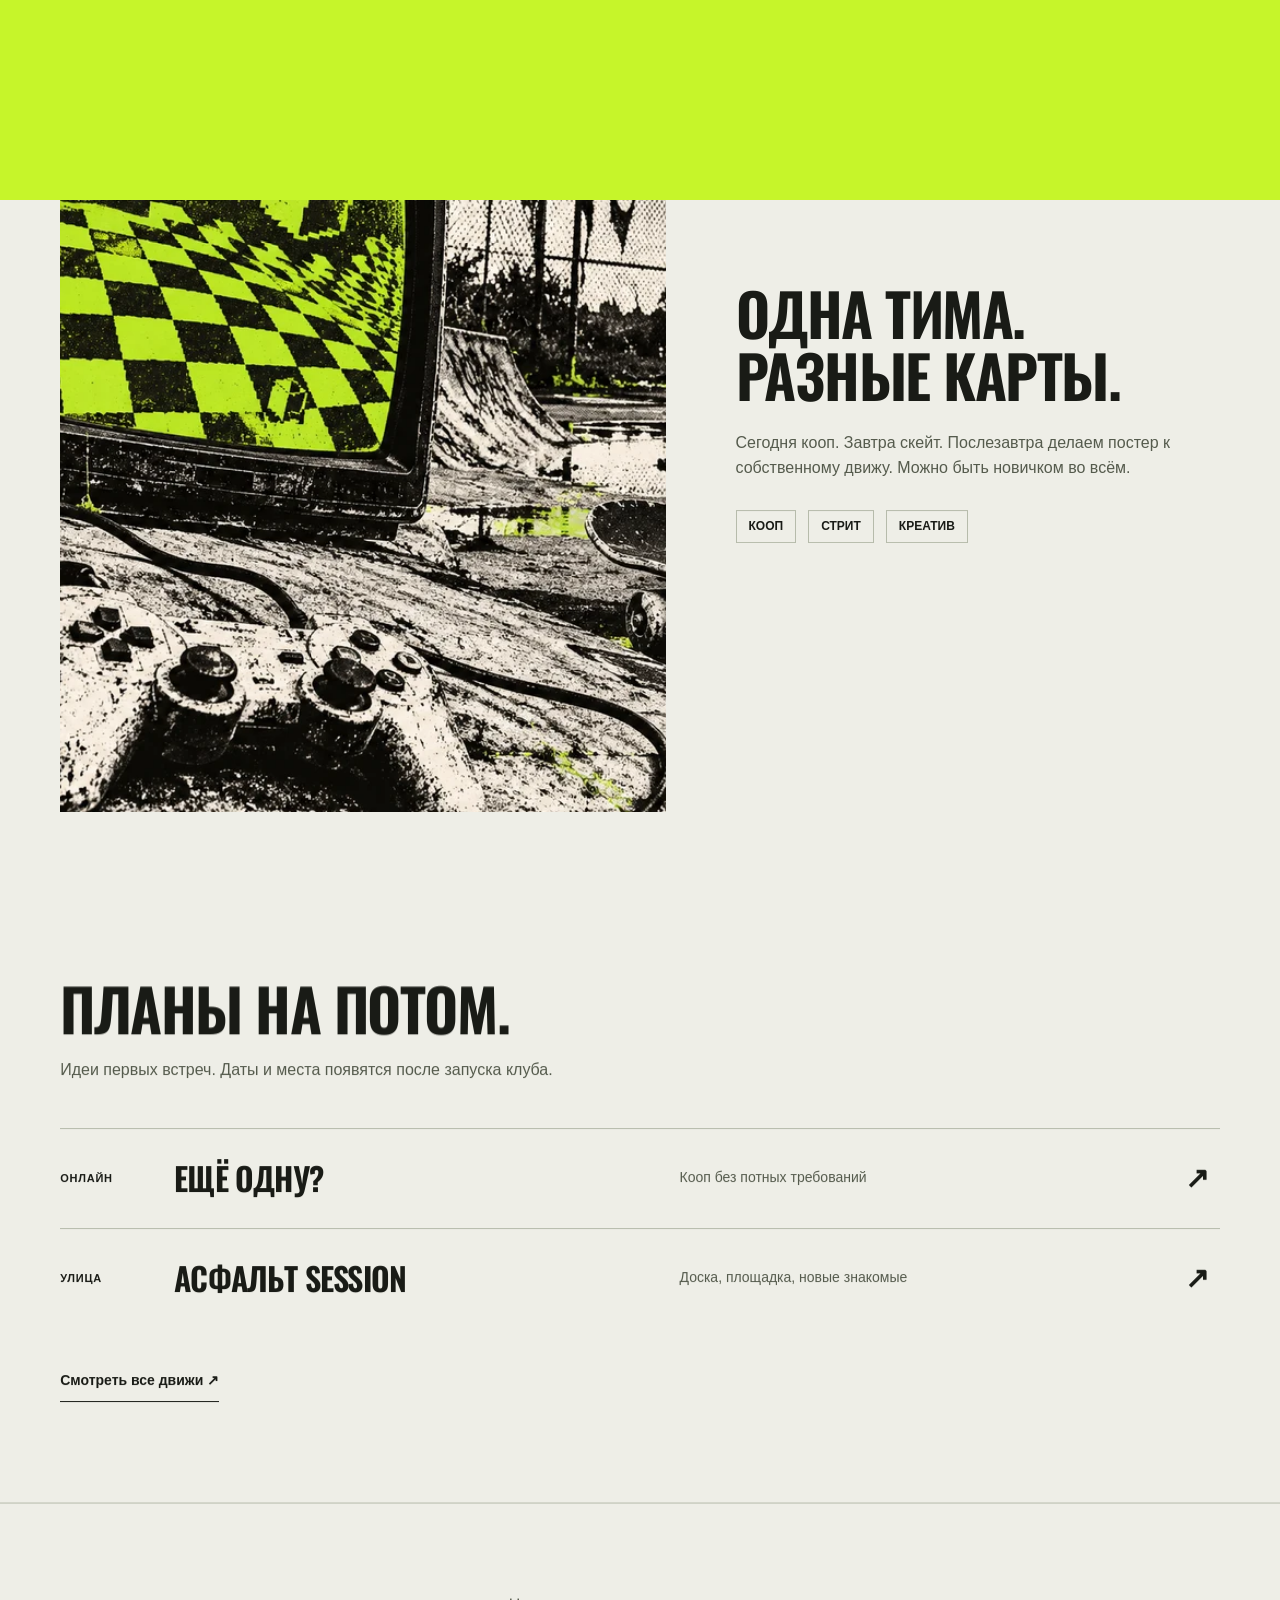
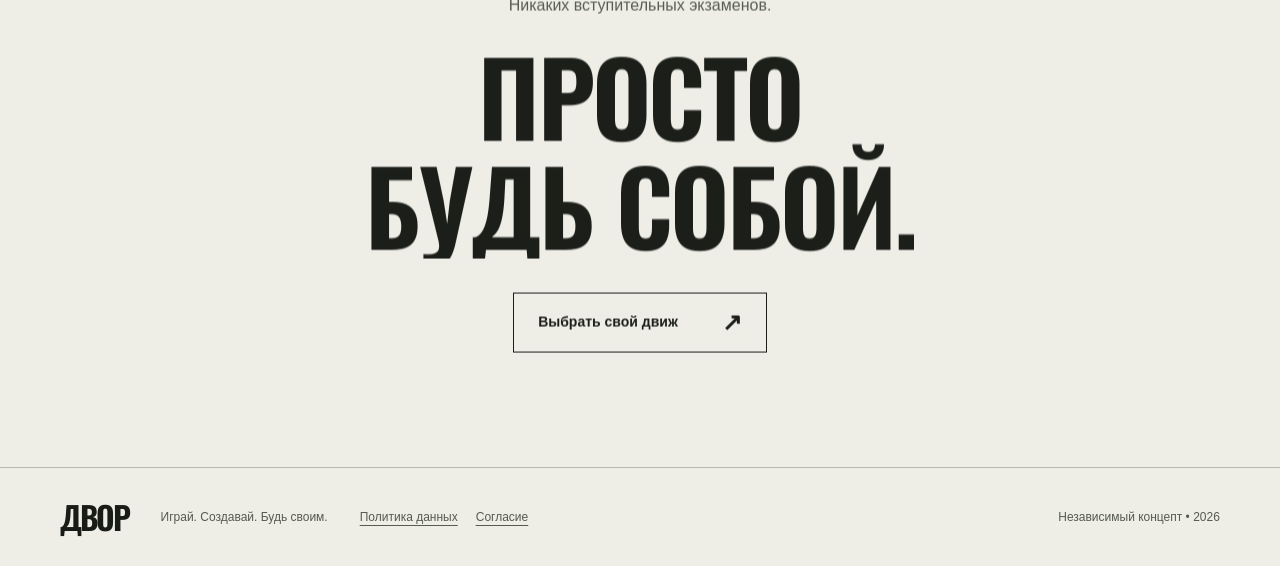
==== commit 76577531: "Add cinematic GSAP motion and separate privacy/consent drafts Add masked heading reveals, scroll par" ====
--- a/index.html
+++ b/index.html
@@ -1,6 +1,7 @@
-<!doctype html><html lang="ru"><head><meta charset="UTF-8"><meta name="viewport" content="width=device-width,initial-scale=1"><meta name="color-scheme" content="dark light"><title>Выходи из лобби. | ДВОР</title><meta name="description" content="ДВОР: уличная культура, игры и своя команда. Выбери движ и найди свой вайб."><meta property="og:title" content="ДВОР. Выходи из лобби."><meta property="og:description" content="Игры. Улица. Свои люди."><meta property="og:type" content="website"><meta property="og:image" content="https://lol734520-rgb.github.io/dvor-club/hero.webp"><link rel="icon" href="favicon.png"><link rel="preload" href="oswald.ttf" as="font" type="font/ttf" crossorigin><link rel="stylesheet" href="styles.css?v=2"><script src="theme.js"></script><script src="gsap.min.js" defer></script><script src="ScrollTrigger.min.js" defer></script><script src="config.js" defer></script><script src="app.js" defer></script></head><body><a class="skip" href="#main">К содержимому</a><header class="header"><a class="wordmark" href="index.html" aria-label="ДВОР, главная">ДВОР</a><nav aria-label="Основная навигация"><a href="index.html" aria-current="page">Главная</a><a href="events.html" >Движи</a><a href="crew.html" >Свои</a><a href="join.html" >В команду</a></nav><button class="theme-toggle" aria-label="Переключить тему" title="Переключить тему"><span aria-hidden="true">◐</span></button><button class="menu-toggle" aria-expanded="false" aria-controls="mobile-nav">Меню +</button></header><nav id="mobile-nav" class="mobile-nav" aria-label="Мобильная навигация" hidden><a href="index.html" aria-current="page">Главная</a><a href="events.html" >Движи</a><a href="crew.html" >Свои</a><a href="join.html" >В команду</a></nav><main id="main">
+<!doctype html><html lang="ru"><head><meta charset="UTF-8"><meta name="viewport" content="width=device-width,initial-scale=1"><meta name="color-scheme" content="dark light"><title>Выходи из лобби. | ДВОР</title><meta name="description" content="ДВОР: уличная культура, игры и своя команда. Выбери движ и найди свой вайб."><meta property="og:title" content="ДВОР. Выходи из лобби."><meta property="og:description" content="Игры. Улица. Свои люди."><meta property="og:type" content="website"><meta property="og:image" content="https://lol734520-rgb.github.io/dvor-club/hero.webp"><link rel="icon" href="favicon.png"><link rel="preload" href="oswald.ttf" as="font" type="font/ttf" crossorigin><link rel="stylesheet" href="styles.css?v=3"><script src="theme.js"></script><script src="gsap.min.js" defer></script><script src="ScrollTrigger.min.js" defer></script><script src="config.js?v=3" defer></script><script src="app.js?v=3" defer></script></head><body><a class="skip" href="#main">К содержимому</a><header class="header"><a class="wordmark" href="index.html" aria-label="ДВОР, главная">ДВОР</a><nav aria-label="Основная навигация"><a href="index.html" aria-current="page">Главная</a><a href="events.html" >Движи</a><a href="crew.html" >Свои</a><a href="join.html" >В команду</a></nav><button class="theme-toggle" aria-label="Переключить тему" title="Переключить тему"><span aria-hidden="true">◐</span></button><button class="menu-toggle" aria-expanded="false" aria-controls="mobile-nav">Меню +</button></header><nav id="mobile-nav" class="mobile-nav" aria-label="Мобильная навигация" hidden><a href="index.html" aria-current="page">Главная</a><a href="events.html" >Движи</a><a href="crew.html" >Свои</a><a href="join.html" >В команду</a></nav><main id="main">
 <section class="hero wrap"><div class="hero-copy"><p class="eyebrow">Уличный игровой клуб</p><h1><span>ВЫХОДИ</span><span>ИЗ <em>ЛОББИ.</em></span></h1><p class="hero-description">Катка закончилась. Движ только начинается.<br>Игры, улица и люди на твоей волне.</p><a class="button" href="join.html">Залететь в команду <span aria-hidden="true">↗</span></a></div><div class="hero-art"><img src="hero.webp" width="1200" height="1200" alt="Скейтер с контроллером на бетонной площадке, коллаж в уличном стиле" fetchpriority="high"></div></section>
+<div class="motion-strip" aria-hidden="true"><div class="motion-strip-track">ИГРЫ / УЛИЦА / СВОИ / ИГРЫ / УЛИЦА / СВОИ /</div></div>
 <section class="manifesto wrap reveal"><div class="manifesto-mark" aria-hidden="true">[ Д ]</div><div><h2>ТВОЙ РАНГ<br>НЕ РЕШАЕТ.</h2><p class="large-copy">Решает, с кем ты проводишь время. Собираем место для тех, кому одинаково близки хороший кооп, шумная улица и странные идеи.</p><a class="text-link" href="crew.html">Познакомиться с ДВОРОМ ↗</a></div></section>
 <section class="feature wrap"><div class="feature-image reveal"><img src="arcade.webp" width="1200" height="800" loading="lazy" alt="Ретро-телевизор и геймпад на скейт-площадке"></div><div class="feature-copy reveal"><h2>ОДНА ТИМА.<br>РАЗНЫЕ КАРТЫ.</h2><p>Сегодня кооп. Завтра скейт. Послезавтра делаем постер к собственному движу. Можно быть новичком во всём.</p><div class="tags"><span>КООП</span><span>СТРИТ</span><span>КРЕАТИВ</span></div></div></section>
 <section class="home-events wrap reveal"><h2>ПЛАНЫ НА ПОТОМ.</h2><p class="muted">Идеи первых встреч. Даты и места появятся после запуска клуба.</p><a class="event-teaser" href="events.html#lan"><span class="event-kind">Онлайн</span><h3>ЕЩЁ ОДНУ?</h3><span>Кооп без потных требований</span><b aria-hidden="true">↗</b></a><a class="event-teaser" href="events.html#street"><span class="event-kind">Улица</span><h3>АСФАЛЬТ SESSION</h3><span>Доска, площадка, новые знакомые</span><b aria-hidden="true">↗</b></a><a class="text-link" href="events.html">Смотреть все движи ↗</a></section>
-<section class="closing wrap reveal"><p>Никаких вступительных экзаменов.</p><h2>ПРОСТО<br>БУДЬ СОБОЙ.</h2><a class="button outline" href="events.html">Выбрать свой движ <span aria-hidden="true">↗</span></a></section></main><footer class="footer"><a class="wordmark" href="index.html">ДВОР</a><p>Играй. Создавай. Будь своим.</p><a href="privacy.html">О данных</a><span>Независимый концепт • 2026</span></footer></body></html>+<section class="closing wrap reveal"><p>Никаких вступительных экзаменов.</p><h2>ПРОСТО<br>БУДЬ СОБОЙ.</h2><a class="button outline" href="events.html">Выбрать свой движ <span aria-hidden="true">↗</span></a></section></main><footer class="footer"><a class="wordmark" href="index.html">ДВОР</a><p>Играй. Создавай. Будь своим.</p><div class="footer-docs"><a href="privacy.html">Политика данных</a><a href="consent.html">Согласие</a></div><span>Независимый концепт • 2026</span></footer></body></html>
--- a/styles.css
+++ b/styles.css
@@ -11,3 +11,12 @@
 @media(min-width:1500px){.hero{min-height:740px}}@media(max-width:1000px){.header nav{gap:24px}.hero h1{font-size:7.2vw}.hero-description{font-size:14px}.button{gap:22px}.feature{gap:35px}.manifesto{gap:20px;grid-template-columns:1fr 2.4fr}.event-teaser{grid-template-columns:75px 1fr 35px}.event-teaser>span:nth-of-type(2){display:none}.join-layout{gap:45px}.crew-story{gap:40px}.rule{grid-template-columns:30px 1fr 1fr;gap:20px}.footer{gap:20px}.footer p{display:none}}
 @media(max-width:700px){.header{height:68px;gap:12px}.header .wordmark{font-size:32px;margin-right:auto}.header nav{display:none}.menu-toggle{display:block}.theme-toggle{min-height:42px}.hero{display:flex;flex-direction:column;align-items:stretch;gap:28px;min-height:auto;padding-top:40px;padding-bottom:52px}.hero-copy{padding:0}.hero h1{font-size:clamp(54px,11vw,77px)}.eyebrow{margin-bottom:20px}.hero-description{font-size:15px;margin:24px 0}.hero-art{width:calc(100% - 12px);align-self:center;transform:rotate(1.5deg)}.hero-art img{aspect-ratio:1;object-position:center}.manifesto{grid-template-columns:1fr;padding-block:65px;gap:30px}.manifesto-mark{display:none}.large-copy{font-size:23px}.feature{grid-template-columns:1fr;gap:32px;padding-block:25px 55px}.feature-copy h2{font-size:46px}.home-events{padding-block:55px 65px}.home-events>h2{font-size:39px}.home-events>p{font-size:14px;margin-bottom:30px}.event-teaser{grid-template-columns:1fr 28px;gap:12px;padding:23px 0}.event-teaser .event-kind{grid-column:1/-1}.event-teaser h3{font-size:30px}.closing{padding-block:65px 80px}.closing h2{font-size:65px}.footer{flex-wrap:wrap;padding-block:27px;gap:22px}.footer>span{width:100%;margin:0;font-size:11px}.footer>a:not(.wordmark){margin-left:auto}.page-intro{padding-block:45px}.page-intro h1{font-size:clamp(56px,12vw,82px)}.page-intro>p:last-child{font-size:15px}.filters{gap:8px;margin-bottom:28px}.filters button{padding:9px 14px;font-size:12px}.event-grid{grid-template-columns:1fr;gap:28px}.event-poster img{height:270px}.poster-copy{padding:24px}.poster-copy h2{font-size:53px}.event-section{padding-bottom:65px}.note{padding-block:50px 70px}.note h2{font-size:39px}.crew-story{grid-template-columns:1fr;gap:38px;padding-block:10px 60px}.rules{padding-block:35px 60px}.rule{grid-template-columns:25px 1fr;gap:15px;padding-block:27px}.rule h3{font-size:27px}.rule p{grid-column:2}.faq{padding-block:30px 70px}.faq h2{font-size:42px}.faq summary{font-size:17px}.faq details p{font-size:15px}.join-layout{grid-template-columns:1fr;gap:40px;padding-top:42px;padding-bottom:65px}.join-heading h1{font-size:76px}.join-art{display:none}.form-panel{max-width:none}.form-notice{font-size:13px}.form-row{margin-bottom:24px}.button{font-size:13px}.legal{padding-block:45px 75px}.legal h2{font-size:27px}input:not([type=checkbox]),select,textarea{font-size:16px}}
 @media(prefers-reduced-motion:reduce){html{scroll-behavior:auto}*,*:before,*:after{transition:none!important;animation:none!important}.button:hover{transform:none;box-shadow:none}}
+
+/* Motion edition: native scroll, masked introductions, quiet legal pages. */
+.page-veil{position:fixed;inset:0;z-index:1000;display:flex;align-items:center;justify-content:center;background:var(--accent);color:var(--ink);transform:translateY(100%);pointer-events:none}.page-veil span{font:700 clamp(100px,23vw,340px)/1 Oswald,sans-serif;letter-spacing:-.08em}
+.motion-strip{overflow:hidden;border-block:1px solid var(--line);padding:20px 0;max-width:100%}.motion-strip-track{width:max-content;white-space:nowrap;font:600 clamp(36px,6vw,80px)/1.1 Oswald,sans-serif;letter-spacing:-.02em;color:var(--muted)}
+.footer-docs{display:flex;gap:18px;flex-wrap:wrap}.footer-docs a{text-decoration:underline;text-underline-offset:4px}
+.form-docs{font-size:12px;color:var(--muted);margin:24px 0;display:grid;gap:10px}.form-docs a{text-decoration:underline;text-underline-offset:3px;color:var(--fg)}.consent[hidden]{display:none}
+.legal h1{font-size:clamp(40px,5.5vw,78px);overflow-wrap:anywhere}.legal p+p{margin-top:16px}.legal p a{text-decoration:underline;text-underline-offset:3px}.legal-notice{border-left:3px solid var(--accent);background:var(--panel);padding:20px 24px;margin-bottom:30px}.legal-notice p{font-size:14px;margin-top:8px}.legal-index{display:flex;flex-wrap:wrap;gap:12px 24px;padding-block:25px;border-bottom:1px solid var(--line);font-size:13px}.legal-index a{text-decoration:underline;text-underline-offset:4px}.operator-details{display:grid;grid-template-columns:100px 1fr;gap:14px;margin:20px 0;padding:22px 0;border-block:1px solid var(--line);font-size:14px}.operator-details dt{color:var(--muted)}.operator-details dd{margin:0;overflow-wrap:anywhere}.legal-table-wrap{overflow-x:auto;margin-block:24px}.legal-table{width:100%;border-collapse:collapse;text-align:left;font-size:14px}.legal-table th,.legal-table td{padding:15px 14px;border-bottom:1px solid var(--line);vertical-align:top}.legal-table th{color:var(--fg)}.legal-table td{color:var(--muted)}.legal-table td:first-child{width:38%}
+@media(max-width:700px){.footer-docs{margin-left:auto;gap:12px}.operator-details{grid-template-columns:1fr;gap:6px}.operator-details dd{margin-bottom:10px}.legal h1{font-size:clamp(36px,9vw,62px)}.legal-notice{padding:16px}.legal-table th,.legal-table td{padding:12px 8px;font-size:12px}}
+@media(prefers-reduced-motion:reduce){.page-veil{display:none}}
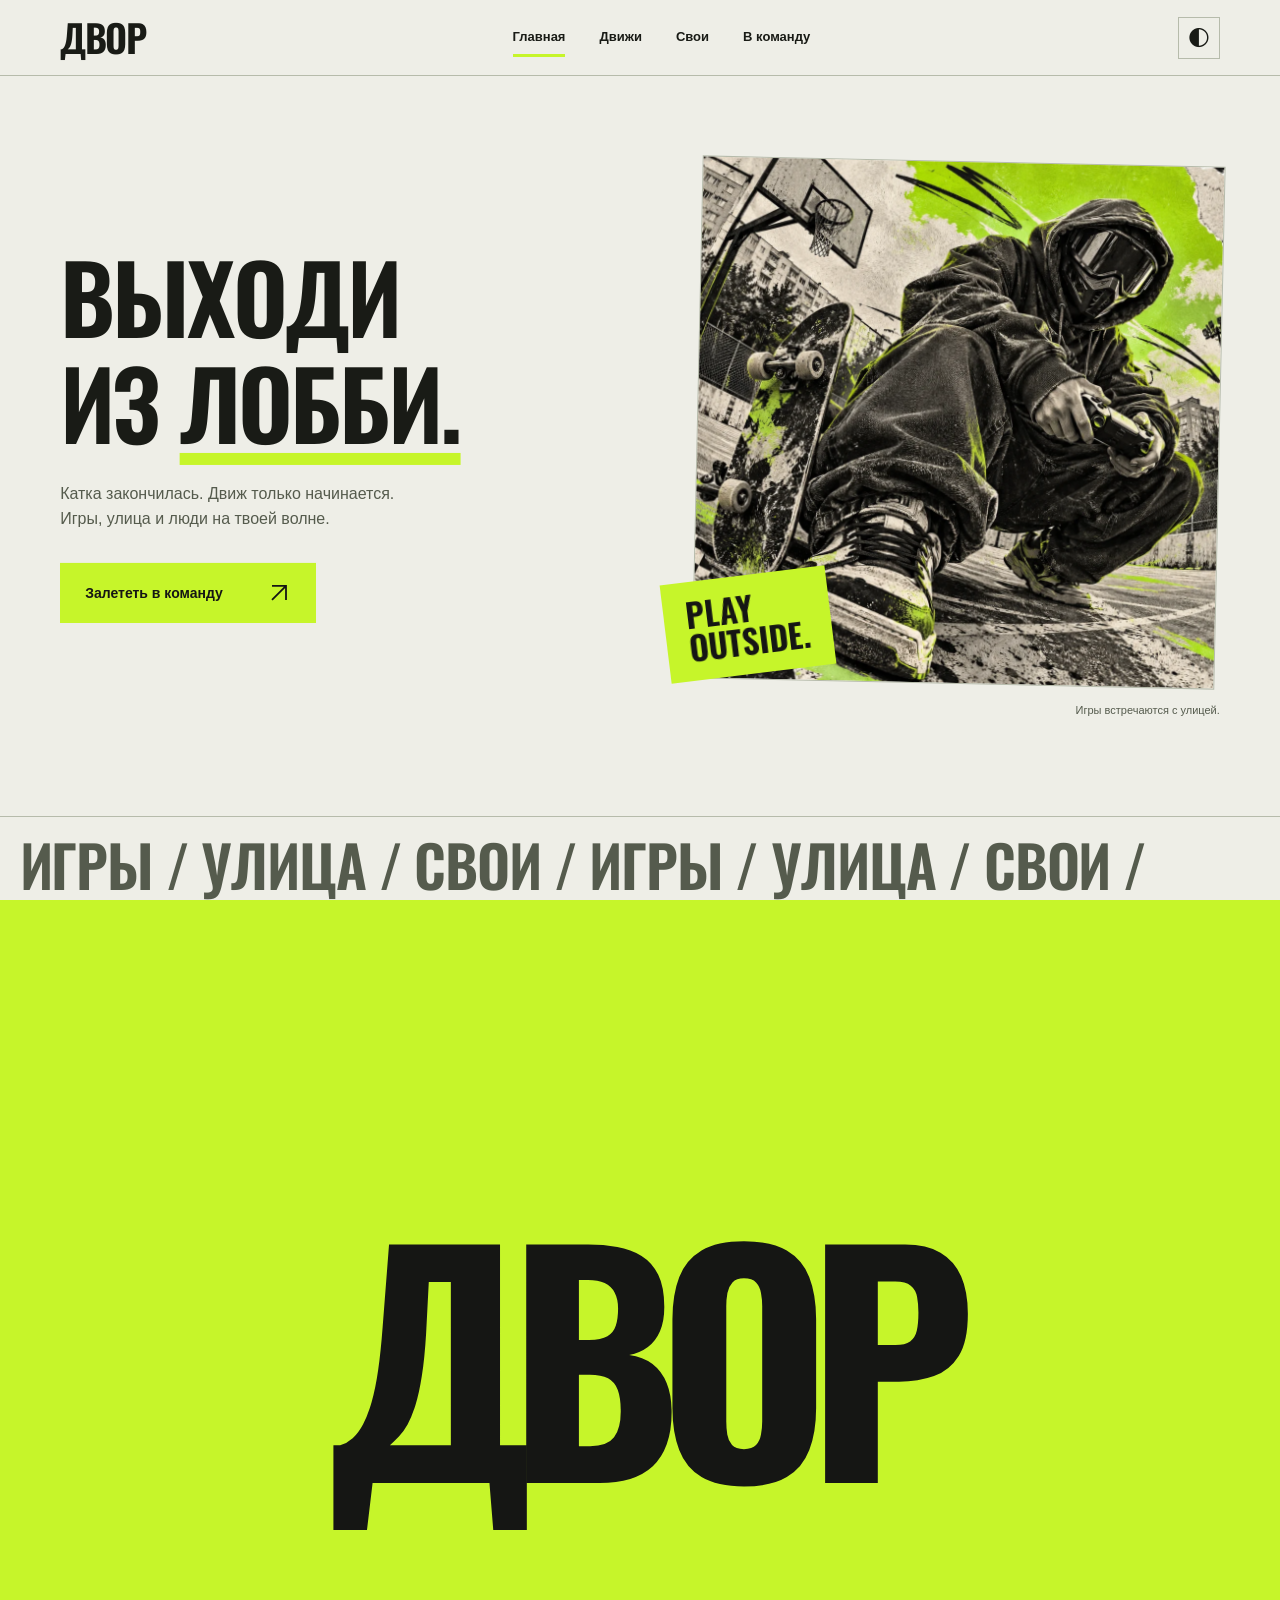
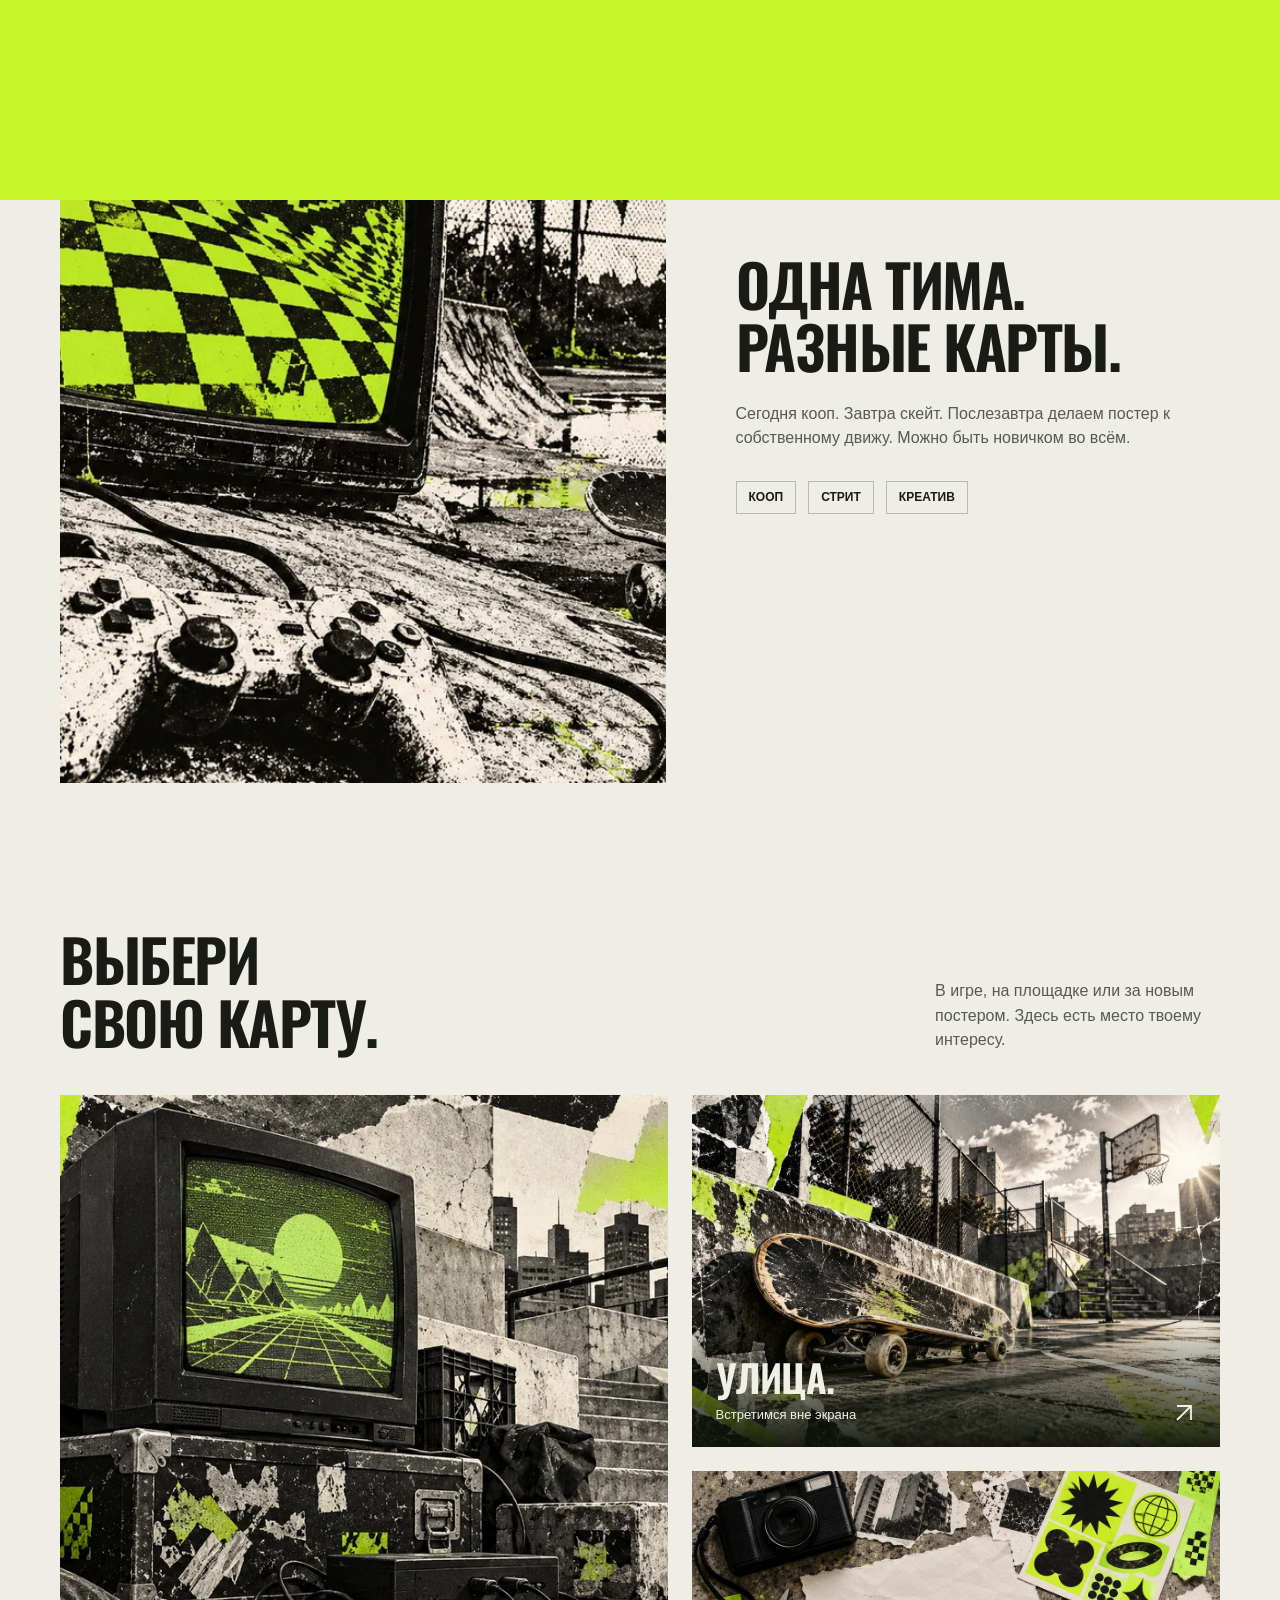
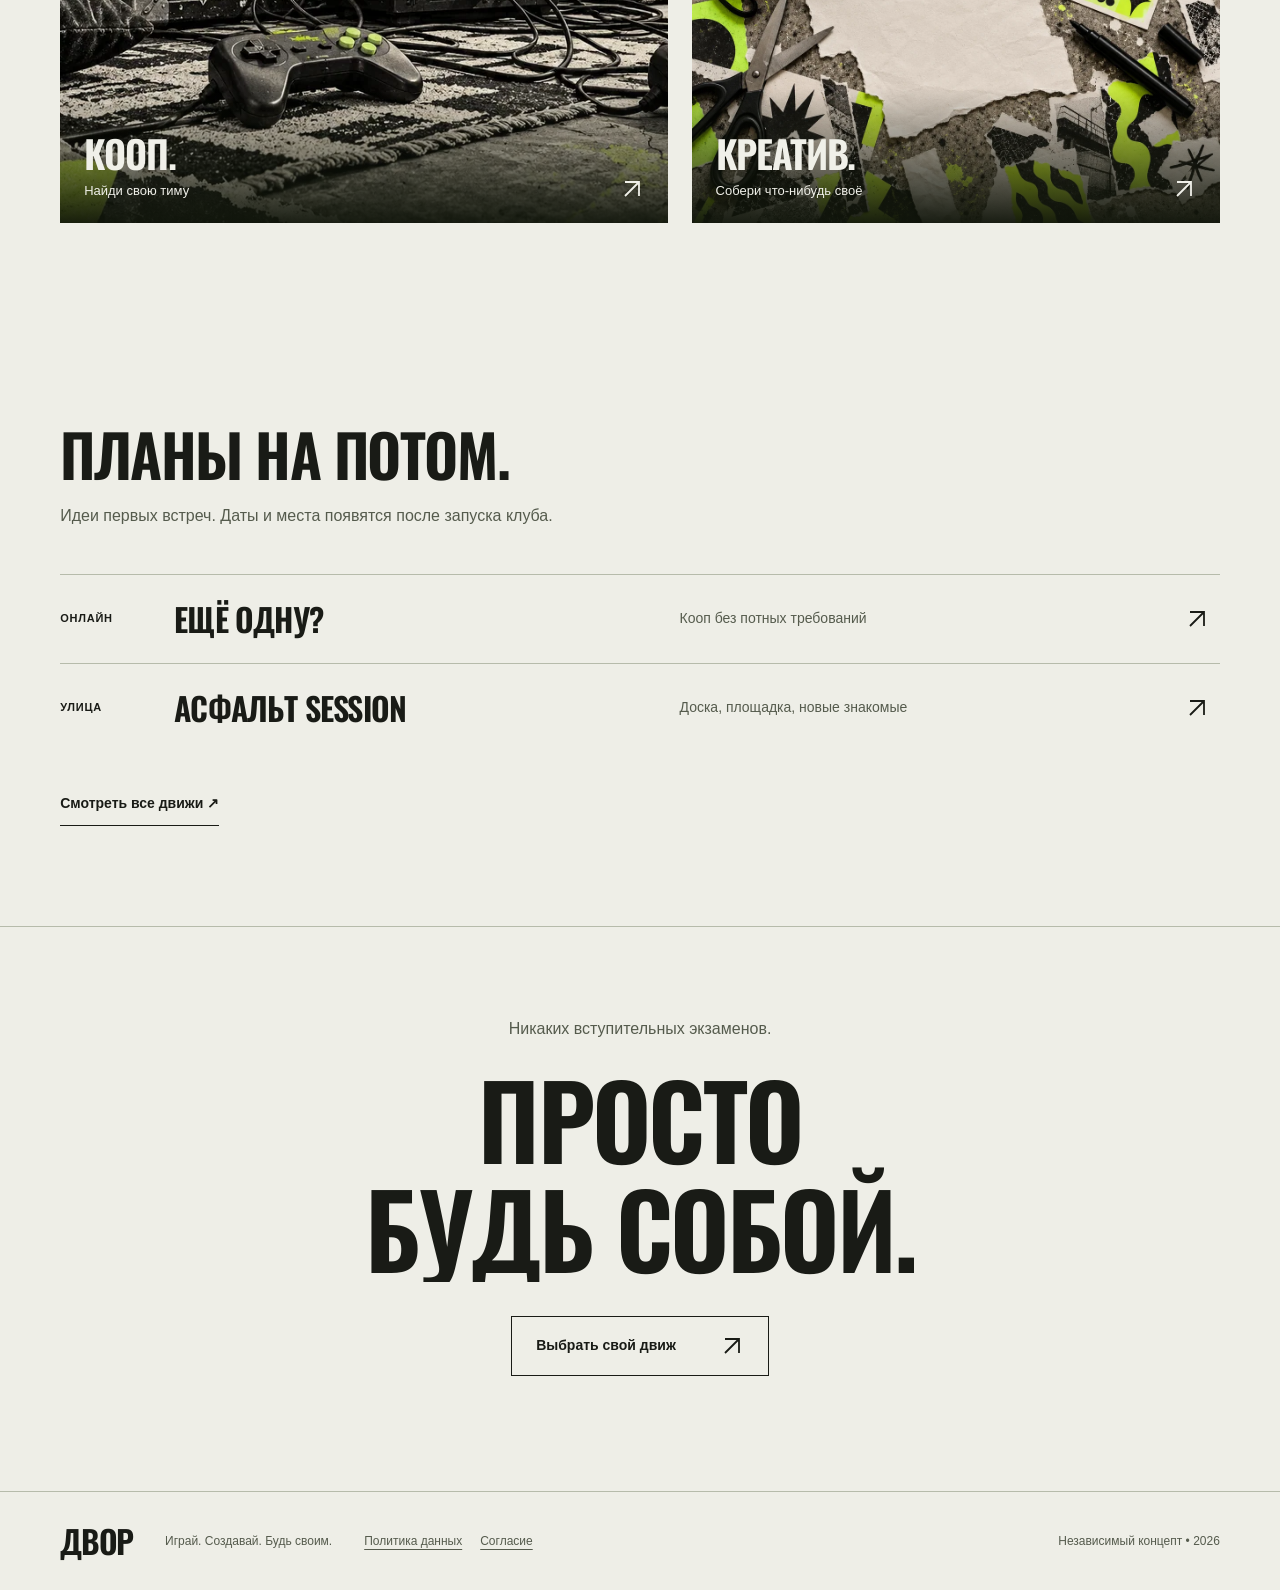
==== commit 52d77f43: "Refine DVOR street design with new art and GSAP feedback Keep the existing visual identity and page " ====
--- a/index.html
+++ b/index.html
@@ -1,7 +1,8 @@
-<!doctype html><html lang="ru"><head><meta charset="UTF-8"><meta name="viewport" content="width=device-width,initial-scale=1"><meta name="color-scheme" content="dark light"><title>Выходи из лобби. | ДВОР</title><meta name="description" content="ДВОР: уличная культура, игры и своя команда. Выбери движ и найди свой вайб."><meta property="og:title" content="ДВОР. Выходи из лобби."><meta property="og:description" content="Игры. Улица. Свои люди."><meta property="og:type" content="website"><meta property="og:image" content="https://lol734520-rgb.github.io/dvor-club/hero.webp"><link rel="icon" href="favicon.png"><link rel="preload" href="oswald.ttf" as="font" type="font/ttf" crossorigin><link rel="stylesheet" href="styles.css?v=3"><script src="theme.js"></script><script src="gsap.min.js" defer></script><script src="ScrollTrigger.min.js" defer></script><script src="config.js?v=3" defer></script><script src="app.js?v=3" defer></script></head><body><a class="skip" href="#main">К содержимому</a><header class="header"><a class="wordmark" href="index.html" aria-label="ДВОР, главная">ДВОР</a><nav aria-label="Основная навигация"><a href="index.html" aria-current="page">Главная</a><a href="events.html" >Движи</a><a href="crew.html" >Свои</a><a href="join.html" >В команду</a></nav><button class="theme-toggle" aria-label="Переключить тему" title="Переключить тему"><span aria-hidden="true">◐</span></button><button class="menu-toggle" aria-expanded="false" aria-controls="mobile-nav">Меню +</button></header><nav id="mobile-nav" class="mobile-nav" aria-label="Мобильная навигация" hidden><a href="index.html" aria-current="page">Главная</a><a href="events.html" >Движи</a><a href="crew.html" >Свои</a><a href="join.html" >В команду</a></nav><main id="main">
-<section class="hero wrap"><div class="hero-copy"><p class="eyebrow">Уличный игровой клуб</p><h1><span>ВЫХОДИ</span><span>ИЗ <em>ЛОББИ.</em></span></h1><p class="hero-description">Катка закончилась. Движ только начинается.<br>Игры, улица и люди на твоей волне.</p><a class="button" href="join.html">Залететь в команду <span aria-hidden="true">↗</span></a></div><div class="hero-art"><img src="hero.webp" width="1200" height="1200" alt="Скейтер с контроллером на бетонной площадке, коллаж в уличном стиле" fetchpriority="high"></div></section>
+<!doctype html><html lang="ru"><head><meta charset="UTF-8"><meta name="viewport" content="width=device-width,initial-scale=1"><meta name="color-scheme" content="dark light"><title>Выходи из лобби. | ДВОР</title><meta name="description" content="ДВОР: уличная культура, игры и своя команда. Выбери движ и найди свой вайб."><meta property="og:title" content="ДВОР. Выходи из лобби."><meta property="og:description" content="Игры. Улица. Свои люди."><meta property="og:type" content="website"><meta property="og:image" content="https://lol734520-rgb.github.io/dvor-club/hero.webp"><link rel="icon" href="favicon.png"><link rel="preload" href="oswald.ttf" as="font" type="font/ttf" crossorigin><link rel="stylesheet" href="styles.css?v=4"><script src="theme.js"></script><script src="gsap.min.js" defer></script><script src="ScrollTrigger.min.js" defer></script><script src="config.js?v=4" defer></script><script src="app.js?v=4" defer></script></head><body><a class="skip" href="#main">К содержимому</a><header class="header"><a class="wordmark" href="index.html" aria-label="ДВОР, главная">ДВОР</a><nav aria-label="Основная навигация"><a href="index.html" aria-current="page">Главная</a><a href="events.html" >Движи</a><a href="crew.html" >Свои</a><a href="join.html" >В команду</a></nav><button class="theme-toggle" aria-label="Переключить тему" title="Переключить тему"><span aria-hidden="true">◐</span></button><button class="menu-toggle" aria-expanded="false" aria-controls="mobile-nav">Меню +</button></header><nav id="mobile-nav" class="mobile-nav" aria-label="Мобильная навигация" hidden><a href="index.html" aria-current="page">Главная</a><a href="events.html" >Движи</a><a href="crew.html" >Свои</a><a href="join.html" >В команду</a></nav><main id="main">
+<section class="hero wrap"><div class="hero-copy"><h1><span>ВЫХОДИ</span><span>ИЗ <em>ЛОББИ.</em></span></h1><p class="hero-description">Катка закончилась. Движ только начинается.<br>Игры, улица и люди на твоей волне.</p><a class="button" href="join.html">Залететь в команду <svg class="arrow" viewBox="0 0 24 24" width="24" height="24" fill="none" stroke="currentColor" stroke-width="1.8" aria-hidden="true"><path d="M5 19 19 5M5 5h14v14"/></svg></a></div><div class="hero-stage"><div class="hero-art"><img src="hero.webp" width="1200" height="1200" alt="Скейтер с контроллером на бетонной площадке, коллаж в уличном стиле" fetchpriority="high"></div><div class="hero-stamp" aria-hidden="true">PLAY<br>OUTSIDE.</div><span class="hero-art-caption">Игры встречаются с улицей.</span></div></section>
 <div class="motion-strip" aria-hidden="true"><div class="motion-strip-track">ИГРЫ / УЛИЦА / СВОИ / ИГРЫ / УЛИЦА / СВОИ /</div></div>
 <section class="manifesto wrap reveal"><div class="manifesto-mark" aria-hidden="true">[ Д ]</div><div><h2>ТВОЙ РАНГ<br>НЕ РЕШАЕТ.</h2><p class="large-copy">Решает, с кем ты проводишь время. Собираем место для тех, кому одинаково близки хороший кооп, шумная улица и странные идеи.</p><a class="text-link" href="crew.html">Познакомиться с ДВОРОМ ↗</a></div></section>
 <section class="feature wrap"><div class="feature-image reveal"><img src="arcade.webp" width="1200" height="800" loading="lazy" alt="Ретро-телевизор и геймпад на скейт-площадке"></div><div class="feature-copy reveal"><h2>ОДНА ТИМА.<br>РАЗНЫЕ КАРТЫ.</h2><p>Сегодня кооп. Завтра скейт. Послезавтра делаем постер к собственному движу. Можно быть новичком во всём.</p><div class="tags"><span>КООП</span><span>СТРИТ</span><span>КРЕАТИВ</span></div></div></section>
-<section class="home-events wrap reveal"><h2>ПЛАНЫ НА ПОТОМ.</h2><p class="muted">Идеи первых встреч. Даты и места появятся после запуска клуба.</p><a class="event-teaser" href="events.html#lan"><span class="event-kind">Онлайн</span><h3>ЕЩЁ ОДНУ?</h3><span>Кооп без потных требований</span><b aria-hidden="true">↗</b></a><a class="event-teaser" href="events.html#street"><span class="event-kind">Улица</span><h3>АСФАЛЬТ SESSION</h3><span>Доска, площадка, новые знакомые</span><b aria-hidden="true">↗</b></a><a class="text-link" href="events.html">Смотреть все движи ↗</a></section>
-<section class="closing wrap reveal"><p>Никаких вступительных экзаменов.</p><h2>ПРОСТО<br>БУДЬ СОБОЙ.</h2><a class="button outline" href="events.html">Выбрать свой движ <span aria-hidden="true">↗</span></a></section></main><footer class="footer"><a class="wordmark" href="index.html">ДВОР</a><p>Играй. Создавай. Будь своим.</p><div class="footer-docs"><a href="privacy.html">Политика данных</a><a href="consent.html">Согласие</a></div><span>Независимый концепт • 2026</span></footer></body></html>+<section class="worlds wrap"><div class="worlds-heading"><h2>ВЫБЕРИ<br>СВОЮ КАРТУ.</h2><p>В игре, на площадке или за новым постером. Здесь есть место твоему интересу.</p></div><div class="world-grid"><a class="world-card world-coop" href="events.html#lan"><img src="coop.webp" width="1200" height="800" loading="lazy" alt="Два геймпада и ретро-монитор в бетонном дворе"><div class="world-caption"><h3>КООП.</h3><span>Найди свою тиму</span><svg class="arrow" viewBox="0 0 24 24" width="24" height="24" fill="none" stroke="currentColor" stroke-width="1.8" aria-hidden="true"><path d="M5 19 19 5M5 5h14v14"/></svg></div></a><a class="world-card world-street" href="events.html#street"><img src="street.webp" width="1200" height="800" loading="lazy" alt="Скейтборд на бетонной площадке у баскетбольного кольца"><div class="world-caption"><h3>УЛИЦА.</h3><span>Встретимся вне экрана</span><svg class="arrow" viewBox="0 0 24 24" width="24" height="24" fill="none" stroke="currentColor" stroke-width="1.8" aria-hidden="true"><path d="M5 19 19 5M5 5h14v14"/></svg></div></a><a class="world-card world-creative" href="events.html#remix"><img src="creative.webp" width="1200" height="800" loading="lazy" alt="Бумага, стикеры, камера и инструменты для создания зина"><div class="world-caption"><h3>КРЕАТИВ.</h3><span>Собери что-нибудь своё</span><svg class="arrow" viewBox="0 0 24 24" width="24" height="24" fill="none" stroke="currentColor" stroke-width="1.8" aria-hidden="true"><path d="M5 19 19 5M5 5h14v14"/></svg></div></a></div></section>
+<section class="home-events wrap reveal"><h2>ПЛАНЫ НА ПОТОМ.</h2><p class="muted">Идеи первых встреч. Даты и места появятся после запуска клуба.</p><a class="event-teaser" href="events.html#lan"><span class="event-kind">Онлайн</span><h3>ЕЩЁ ОДНУ?</h3><span>Кооп без потных требований</span><svg class="arrow" viewBox="0 0 24 24" width="24" height="24" fill="none" stroke="currentColor" stroke-width="1.8" aria-hidden="true"><path d="M5 19 19 5M5 5h14v14"/></svg></a><a class="event-teaser" href="events.html#street"><span class="event-kind">Улица</span><h3>АСФАЛЬТ SESSION</h3><span>Доска, площадка, новые знакомые</span><svg class="arrow" viewBox="0 0 24 24" width="24" height="24" fill="none" stroke="currentColor" stroke-width="1.8" aria-hidden="true"><path d="M5 19 19 5M5 5h14v14"/></svg></a><a class="text-link" href="events.html">Смотреть все движи ↗</a></section>
+<section class="closing wrap reveal"><p>Никаких вступительных экзаменов.</p><h2>ПРОСТО<br>БУДЬ СОБОЙ.</h2><a class="button outline" href="events.html">Выбрать свой движ <svg class="arrow" viewBox="0 0 24 24" width="24" height="24" fill="none" stroke="currentColor" stroke-width="1.8" aria-hidden="true"><path d="M5 19 19 5M5 5h14v14"/></svg></a></section></main><footer class="footer"><a class="wordmark" href="index.html">ДВОР</a><p>Играй. Создавай. Будь своим.</p><div class="footer-docs"><a href="privacy.html">Политика данных</a><a href="consent.html">Согласие</a></div><span>Независимый концепт • 2026</span></footer></body></html>
--- a/styles.css
+++ b/styles.css
@@ -20,3 +20,16 @@
 .legal h1{font-size:clamp(40px,5.5vw,78px);overflow-wrap:anywhere}.legal p+p{margin-top:16px}.legal p a{text-decoration:underline;text-underline-offset:3px}.legal-notice{border-left:3px solid var(--accent);background:var(--panel);padding:20px 24px;margin-bottom:30px}.legal-notice p{font-size:14px;margin-top:8px}.legal-index{display:flex;flex-wrap:wrap;gap:12px 24px;padding-block:25px;border-bottom:1px solid var(--line);font-size:13px}.legal-index a{text-decoration:underline;text-underline-offset:4px}.operator-details{display:grid;grid-template-columns:100px 1fr;gap:14px;margin:20px 0;padding:22px 0;border-block:1px solid var(--line);font-size:14px}.operator-details dt{color:var(--muted)}.operator-details dd{margin:0;overflow-wrap:anywhere}.legal-table-wrap{overflow-x:auto;margin-block:24px}.legal-table{width:100%;border-collapse:collapse;text-align:left;font-size:14px}.legal-table th,.legal-table td{padding:15px 14px;border-bottom:1px solid var(--line);vertical-align:top}.legal-table th{color:var(--fg)}.legal-table td{color:var(--muted)}.legal-table td:first-child{width:38%}
 @media(max-width:700px){.footer-docs{margin-left:auto;gap:12px}.operator-details{grid-template-columns:1fr;gap:6px}.operator-details dd{margin-bottom:10px}.legal h1{font-size:clamp(36px,9vw,62px)}.legal-notice{padding:16px}.legal-table th,.legal-table td{padding:12px 8px;font-size:12px}}
 @media(prefers-reduced-motion:reduce){.page-veil{display:none}}
+
+/* DVOR v4: editorial street imagery and one focal poster entrance. */
+:root{--ease-out:cubic-bezier(.16,1,.3,1);--elevation:0 8px 24px rgba(12,16,8,.14)}
+html{scrollbar-color:var(--line) var(--bg)}input,textarea{caret-color:var(--accent)}
+.wordmark{letter-spacing:-.04em}.header nav a{transition:color .2s}.header nav a::before{content:"";position:absolute;bottom:3px;left:0;right:0;height:1px;background:var(--fg);transform:scaleX(0);transform-origin:left;transition:transform .25s var(--ease-out)}.header nav a:hover::before{transform:scaleX(1)}
+.arrow{display:block;flex-shrink:0}.button:hover{transform:translateY(-2px);box-shadow:var(--elevation)}.button:active{transform:translateY(0);box-shadow:none}.button{transition:transform .2s var(--ease-out),box-shadow .2s}
+.hero-stage{position:relative;min-width:0}.hero-art{transform:rotate(1.25deg)}.hero-art-caption{display:block;font-size:11px;color:var(--muted);padding-top:18px;text-align:right}.hero-stamp{position:absolute;left:-32px;bottom:45px;padding:16px 22px;background:var(--accent);color:var(--ink);font:650 clamp(24px,2.6vw,38px)/1 Oswald,sans-serif;transform:rotate(-7deg);pointer-events:none}.hero-copy{padding-bottom:35px}.hero h1{letter-spacing:-.03em}.hero h1>span{padding-bottom:.06em}.hero-description{margin-top:25px}.hero{gap:36px}
+.motion-strip{padding-block:16px}.motion-strip-track{font-size:clamp(30px,4.5vw,65px)}
+.worlds{padding-block:80px 100px}.worlds-heading{display:flex;align-items:end;justify-content:space-between;gap:35px;margin-bottom:42px}.worlds-heading p{color:var(--muted);max-width:32ch;font-size:16px}.world-grid{display:grid;grid-template-columns:1.15fr 1fr;gap:24px}.world-card{position:relative;display:block;overflow:hidden;background:var(--panel)}.world-coop{grid-row:span 2}.world-card img{width:100%;height:100%;object-fit:cover;min-height:230px}.world-coop img{min-height:490px}.world-caption{position:absolute;inset:auto 0 0;padding:45px 24px 22px;display:grid;grid-template-columns:1fr 24px;gap:8px;background:linear-gradient(transparent,rgba(15,20,10,.95));color:#f0f0e9}.world-caption h3{font-size:38px}.world-caption span{font-size:13px;grid-column:1}.world-caption .arrow{grid-column:2;grid-row:1/3;align-self:end}.world-card:focus-visible{outline-offset:5px}.world-card:focus-visible .world-caption h3{color:var(--accent)}
+.event-poster{transition:border-color .2s}.event-poster:focus-within{border-color:var(--fg)}.filters button{transition:background .2s,color .2s,border-color .2s}.filters button:hover{border-color:var(--fg)}.crew-story img{aspect-ratio:1.1;transform:rotate(-1deg)}
+@media(max-width:1000px){.hero{gap:22px}.hero-stamp{left:-15px;padding:13px 17px}.worlds-heading{align-items:start}.world-caption{padding-inline:20px}}
+@media(max-width:700px){.hero{gap:35px}.hero-stage{padding-inline:6px}.hero-art{width:100%;transform:rotate(1deg)}.hero-stamp{left:-3px;bottom:34px;padding:13px 18px;font-size:28px}.hero-copy{padding-bottom:0}.hero-art-caption{padding-top:20px}.worlds{padding-block:55px 65px}.worlds-heading{display:block;margin-bottom:28px}.worlds-heading h2{font-size:46px}.worlds-heading p{margin-top:22px;max-width:36ch;font-size:15px}.world-grid{grid-template-columns:1fr;gap:20px}.world-coop{grid-row:auto}.world-card img,.world-coop img{height:auto;min-height:0;aspect-ratio:1.3}.world-caption{padding-bottom:20px}.world-caption h3{font-size:34px}}
+@media(prefers-reduced-motion:reduce){.button:hover{transform:none;box-shadow:none}}
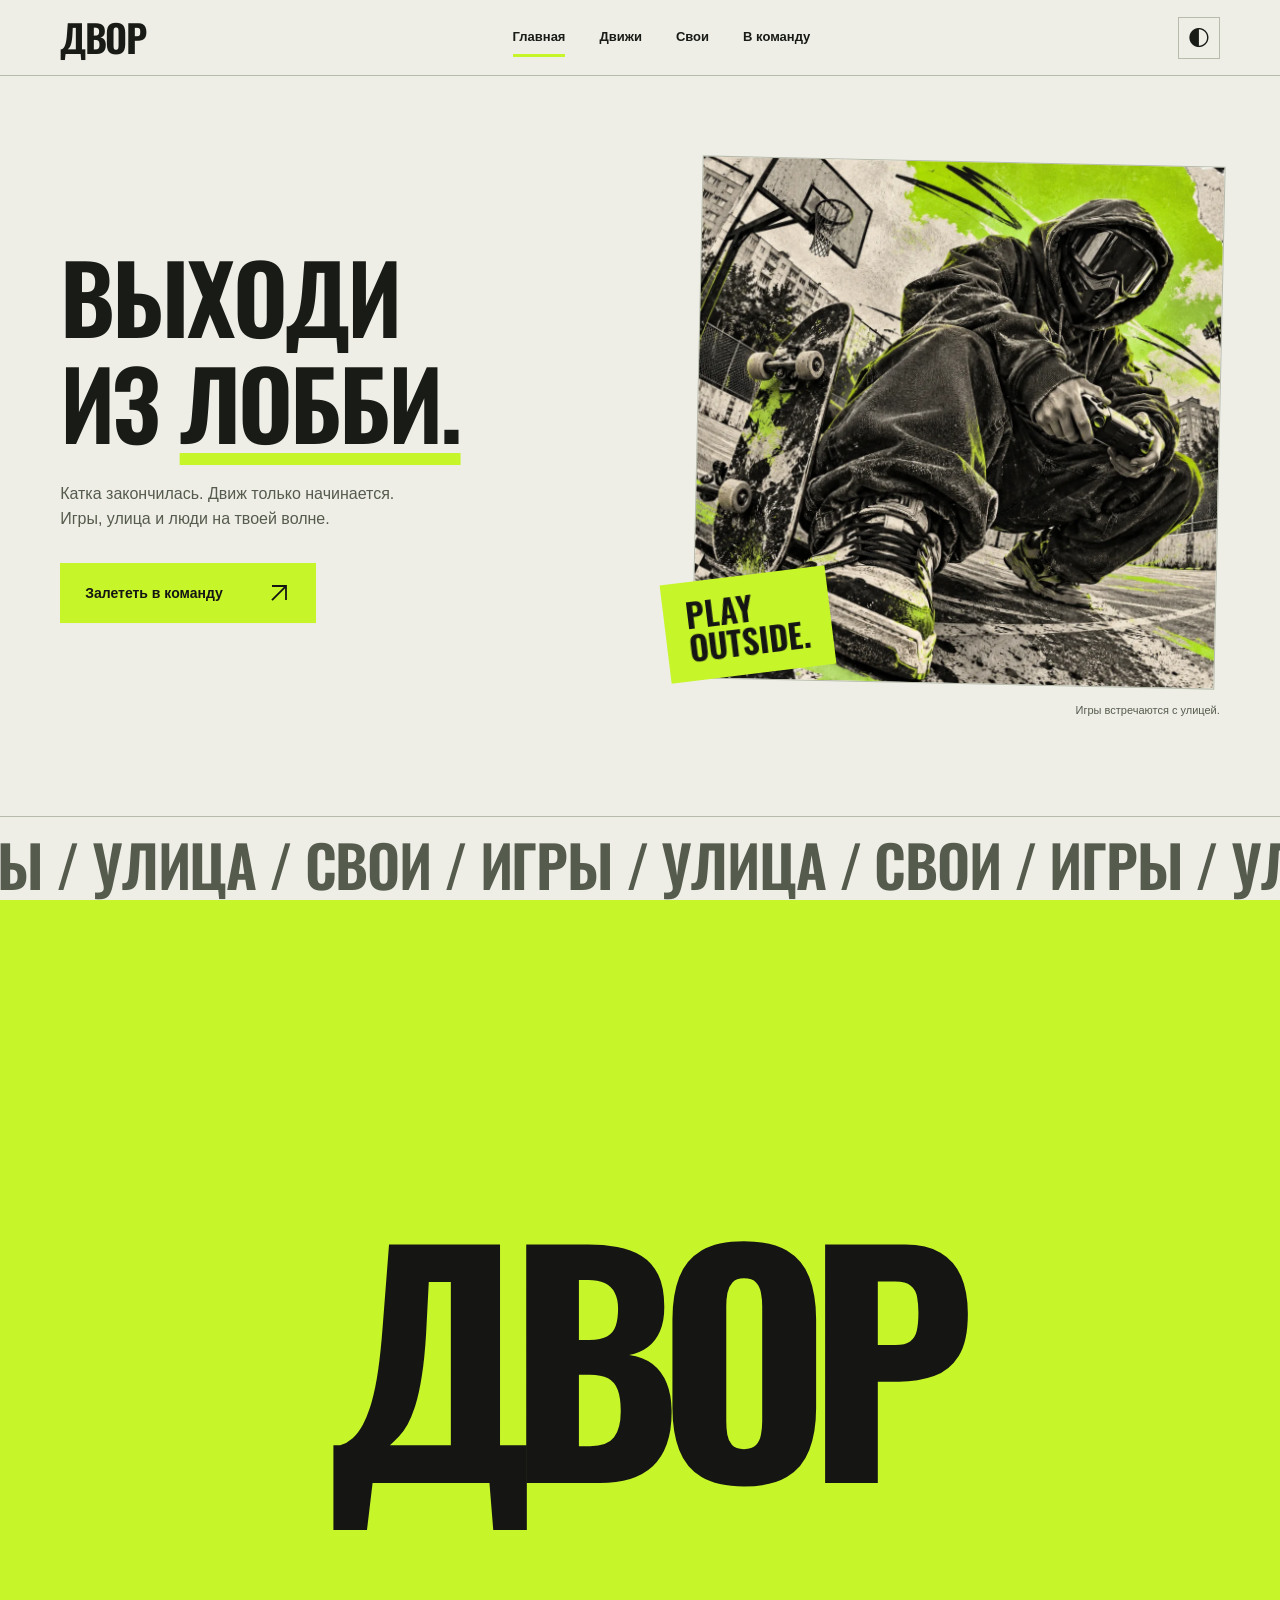
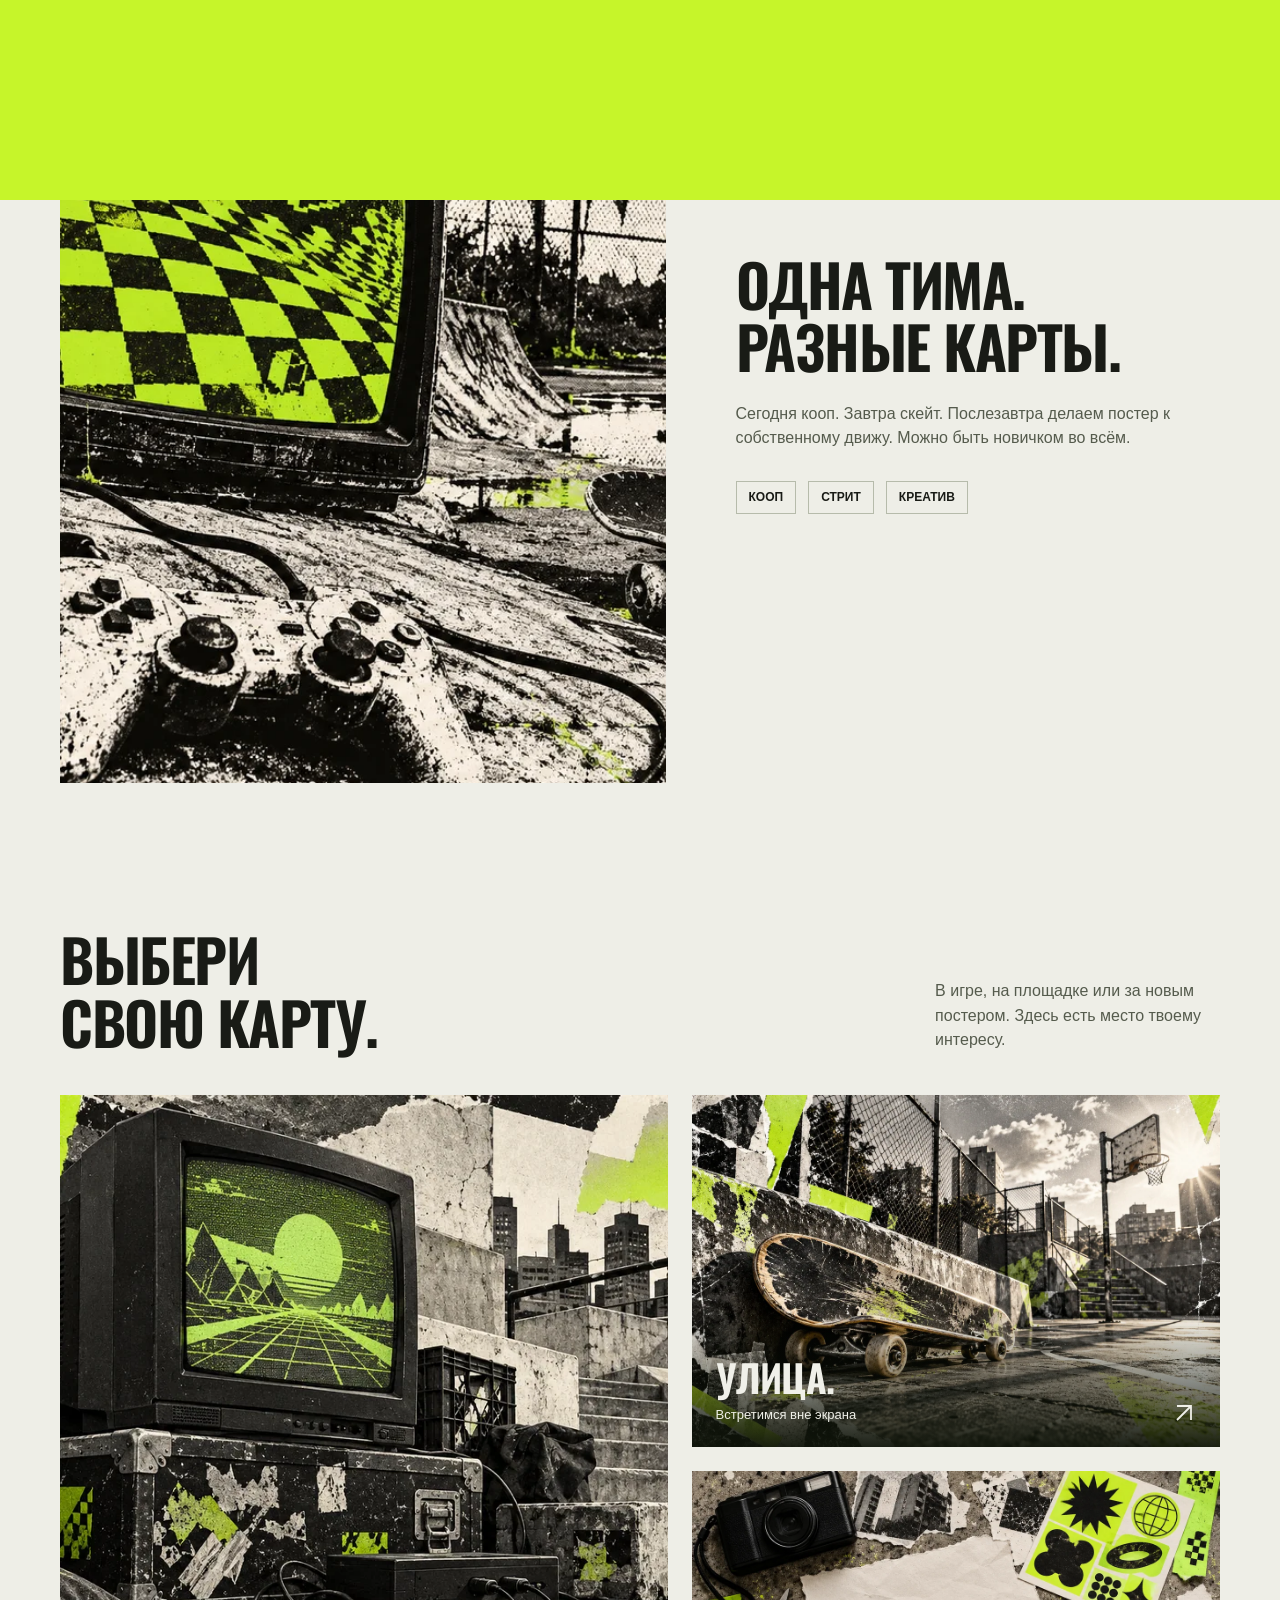
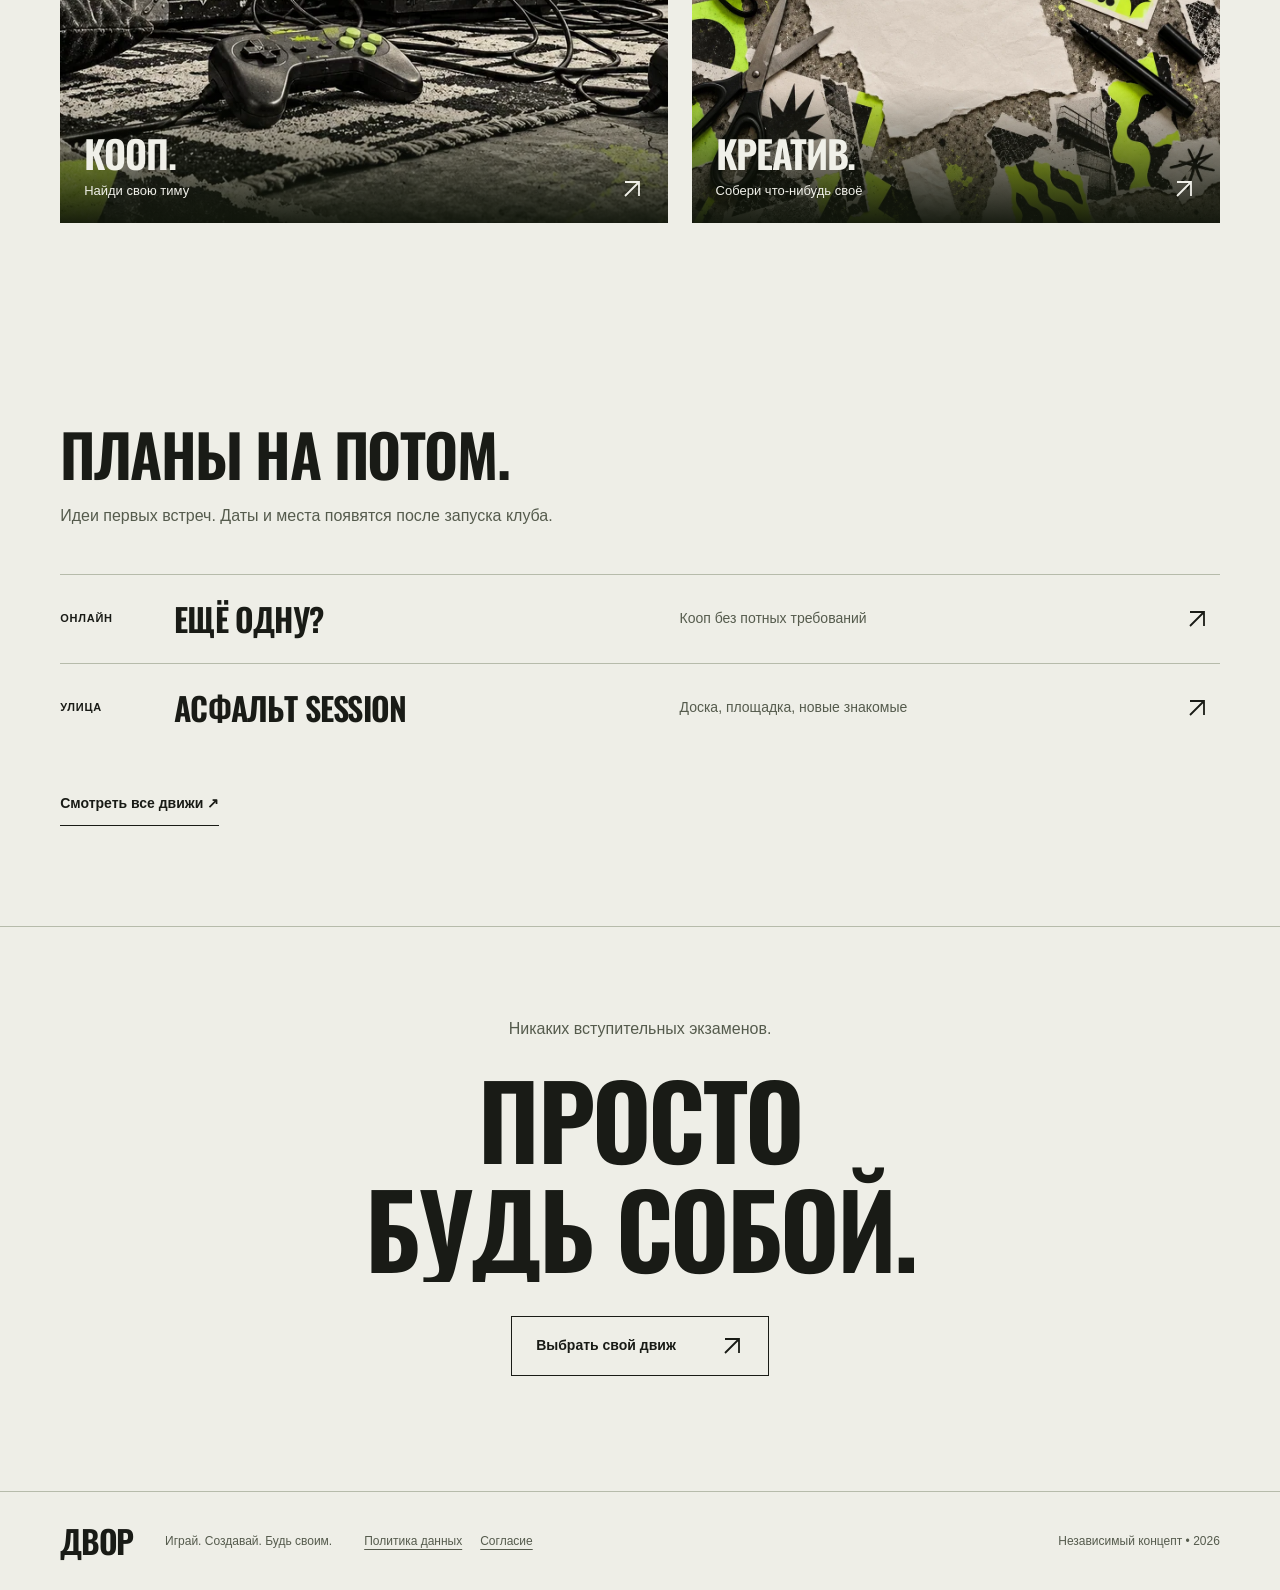
==== commit 922e068f: "Make the text ribbon a seamless continuous left-moving loop" ====
--- a/index.html
+++ b/index.html
@@ -1,6 +1,6 @@
-<!doctype html><html lang="ru"><head><meta charset="UTF-8"><meta name="viewport" content="width=device-width,initial-scale=1"><meta name="color-scheme" content="dark light"><title>Выходи из лобби. | ДВОР</title><meta name="description" content="ДВОР: уличная культура, игры и своя команда. Выбери движ и найди свой вайб."><meta property="og:title" content="ДВОР. Выходи из лобби."><meta property="og:description" content="Игры. Улица. Свои люди."><meta property="og:type" content="website"><meta property="og:image" content="https://lol734520-rgb.github.io/dvor-club/hero.webp"><link rel="icon" href="favicon.png"><link rel="preload" href="oswald.ttf" as="font" type="font/ttf" crossorigin><link rel="stylesheet" href="styles.css?v=4"><script src="theme.js"></script><script src="gsap.min.js" defer></script><script src="ScrollTrigger.min.js" defer></script><script src="config.js?v=4" defer></script><script src="app.js?v=4" defer></script></head><body><a class="skip" href="#main">К содержимому</a><header class="header"><a class="wordmark" href="index.html" aria-label="ДВОР, главная">ДВОР</a><nav aria-label="Основная навигация"><a href="index.html" aria-current="page">Главная</a><a href="events.html" >Движи</a><a href="crew.html" >Свои</a><a href="join.html" >В команду</a></nav><button class="theme-toggle" aria-label="Переключить тему" title="Переключить тему"><span aria-hidden="true">◐</span></button><button class="menu-toggle" aria-expanded="false" aria-controls="mobile-nav">Меню +</button></header><nav id="mobile-nav" class="mobile-nav" aria-label="Мобильная навигация" hidden><a href="index.html" aria-current="page">Главная</a><a href="events.html" >Движи</a><a href="crew.html" >Свои</a><a href="join.html" >В команду</a></nav><main id="main">
+<!doctype html><html lang="ru"><head><meta charset="UTF-8"><meta name="viewport" content="width=device-width,initial-scale=1"><meta name="color-scheme" content="dark light"><title>Выходи из лобби. | ДВОР</title><meta name="description" content="ДВОР: уличная культура, игры и своя команда. Выбери движ и найди свой вайб."><meta property="og:title" content="ДВОР. Выходи из лобби."><meta property="og:description" content="Игры. Улица. Свои люди."><meta property="og:type" content="website"><meta property="og:image" content="https://lol734520-rgb.github.io/dvor-club/hero.webp"><link rel="icon" href="favicon.png"><link rel="preload" href="oswald.ttf" as="font" type="font/ttf" crossorigin><link rel="stylesheet" href="styles.css?v=5"><script src="theme.js"></script><script src="gsap.min.js" defer></script><script src="ScrollTrigger.min.js" defer></script><script src="config.js?v=5" defer></script><script src="app.js?v=5" defer></script></head><body><a class="skip" href="#main">К содержимому</a><header class="header"><a class="wordmark" href="index.html" aria-label="ДВОР, главная">ДВОР</a><nav aria-label="Основная навигация"><a href="index.html" aria-current="page">Главная</a><a href="events.html" >Движи</a><a href="crew.html" >Свои</a><a href="join.html" >В команду</a></nav><button class="theme-toggle" aria-label="Переключить тему" title="Переключить тему"><span aria-hidden="true">◐</span></button><button class="menu-toggle" aria-expanded="false" aria-controls="mobile-nav">Меню +</button></header><nav id="mobile-nav" class="mobile-nav" aria-label="Мобильная навигация" hidden><a href="index.html" aria-current="page">Главная</a><a href="events.html" >Движи</a><a href="crew.html" >Свои</a><a href="join.html" >В команду</a></nav><main id="main">
 <section class="hero wrap"><div class="hero-copy"><h1><span>ВЫХОДИ</span><span>ИЗ <em>ЛОББИ.</em></span></h1><p class="hero-description">Катка закончилась. Движ только начинается.<br>Игры, улица и люди на твоей волне.</p><a class="button" href="join.html">Залететь в команду <svg class="arrow" viewBox="0 0 24 24" width="24" height="24" fill="none" stroke="currentColor" stroke-width="1.8" aria-hidden="true"><path d="M5 19 19 5M5 5h14v14"/></svg></a></div><div class="hero-stage"><div class="hero-art"><img src="hero.webp" width="1200" height="1200" alt="Скейтер с контроллером на бетонной площадке, коллаж в уличном стиле" fetchpriority="high"></div><div class="hero-stamp" aria-hidden="true">PLAY<br>OUTSIDE.</div><span class="hero-art-caption">Игры встречаются с улицей.</span></div></section>
-<div class="motion-strip" aria-hidden="true"><div class="motion-strip-track">ИГРЫ / УЛИЦА / СВОИ / ИГРЫ / УЛИЦА / СВОИ /</div></div>
+<div class="motion-strip" aria-hidden="true"><div class="motion-strip-track"><div class="motion-strip-group"><span class="motion-strip-unit">ИГРЫ / УЛИЦА / СВОИ /&nbsp;</span><span class="motion-strip-unit">ИГРЫ / УЛИЦА / СВОИ /&nbsp;</span><span class="motion-strip-unit">ИГРЫ / УЛИЦА / СВОИ /&nbsp;</span><span class="motion-strip-unit">ИГРЫ / УЛИЦА / СВОИ /&nbsp;</span></div><div class="motion-strip-group"><span class="motion-strip-unit">ИГРЫ / УЛИЦА / СВОИ /&nbsp;</span><span class="motion-strip-unit">ИГРЫ / УЛИЦА / СВОИ /&nbsp;</span><span class="motion-strip-unit">ИГРЫ / УЛИЦА / СВОИ /&nbsp;</span><span class="motion-strip-unit">ИГРЫ / УЛИЦА / СВОИ /&nbsp;</span></div></div></div>
 <section class="manifesto wrap reveal"><div class="manifesto-mark" aria-hidden="true">[ Д ]</div><div><h2>ТВОЙ РАНГ<br>НЕ РЕШАЕТ.</h2><p class="large-copy">Решает, с кем ты проводишь время. Собираем место для тех, кому одинаково близки хороший кооп, шумная улица и странные идеи.</p><a class="text-link" href="crew.html">Познакомиться с ДВОРОМ ↗</a></div></section>
 <section class="feature wrap"><div class="feature-image reveal"><img src="arcade.webp" width="1200" height="800" loading="lazy" alt="Ретро-телевизор и геймпад на скейт-площадке"></div><div class="feature-copy reveal"><h2>ОДНА ТИМА.<br>РАЗНЫЕ КАРТЫ.</h2><p>Сегодня кооп. Завтра скейт. Послезавтра делаем постер к собственному движу. Можно быть новичком во всём.</p><div class="tags"><span>КООП</span><span>СТРИТ</span><span>КРЕАТИВ</span></div></div></section>
 <section class="worlds wrap"><div class="worlds-heading"><h2>ВЫБЕРИ<br>СВОЮ КАРТУ.</h2><p>В игре, на площадке или за новым постером. Здесь есть место твоему интересу.</p></div><div class="world-grid"><a class="world-card world-coop" href="events.html#lan"><img src="coop.webp" width="1200" height="800" loading="lazy" alt="Два геймпада и ретро-монитор в бетонном дворе"><div class="world-caption"><h3>КООП.</h3><span>Найди свою тиму</span><svg class="arrow" viewBox="0 0 24 24" width="24" height="24" fill="none" stroke="currentColor" stroke-width="1.8" aria-hidden="true"><path d="M5 19 19 5M5 5h14v14"/></svg></div></a><a class="world-card world-street" href="events.html#street"><img src="street.webp" width="1200" height="800" loading="lazy" alt="Скейтборд на бетонной площадке у баскетбольного кольца"><div class="world-caption"><h3>УЛИЦА.</h3><span>Встретимся вне экрана</span><svg class="arrow" viewBox="0 0 24 24" width="24" height="24" fill="none" stroke="currentColor" stroke-width="1.8" aria-hidden="true"><path d="M5 19 19 5M5 5h14v14"/></svg></div></a><a class="world-card world-creative" href="events.html#remix"><img src="creative.webp" width="1200" height="800" loading="lazy" alt="Бумага, стикеры, камера и инструменты для создания зина"><div class="world-caption"><h3>КРЕАТИВ.</h3><span>Собери что-нибудь своё</span><svg class="arrow" viewBox="0 0 24 24" width="24" height="24" fill="none" stroke="currentColor" stroke-width="1.8" aria-hidden="true"><path d="M5 19 19 5M5 5h14v14"/></svg></div></a></div></section>
--- a/styles.css
+++ b/styles.css
@@ -1,16 +1,16 @@
-@font-face{font-family:Oswald;src:url('oswald.ttf') format('truetype');font-weight:200 700;font-display:swap}
-/* Keep the footer at the viewport bottom when a page has little content. */
-body{min-height:100vh;min-height:100dvh;display:flex;flex-direction:column}
-body>main{flex:1 0 auto}
-body>.header,body>.footer{width:100%;flex-shrink:0;margin-block:0}
-body>.mobile-nav{flex-shrink:0}
-:root{--bg:#151614;--fg:#f0f0e9;--muted:#b2b4aa;--line:#41433c;--panel:#20221d;--accent:#c6f52a;--ink:#151614;--page:1440px;color-scheme:dark}
-:root[data-theme=light]{--bg:#eeeeE7;--fg:#191b16;--muted:#555b4d;--line:#b6bbab;--panel:#e4e6dc;color-scheme:light}
-*{box-sizing:border-box}html{scroll-behavior:smooth;scroll-padding-top:96px}body{margin:0;background:var(--bg);color:var(--fg);font-family:Arial,Helvetica,sans-serif;font-size:16px;line-height:1.55;transition:background .2s,color .2s}::selection{background:var(--accent);color:var(--ink)}a{color:inherit;text-decoration:none}button,input,select,textarea{font:inherit}button,a,input,textarea,select{-webkit-tap-highlight-color:transparent}button{cursor:pointer}button:disabled{cursor:wait;opacity:.6}a:focus-visible,button:focus-visible,summary:focus-visible{outline:3px solid var(--fg);outline-offset:5px}input:focus-visible,select:focus-visible,textarea:focus-visible{outline:2px solid var(--fg);outline-offset:3px}img{display:block;max-width:100%;object-fit:cover}h1,h2,h3,p{margin:0}h1,h2,h3,.wordmark,.type-art{font-family:Oswald,'Arial Narrow',sans-serif;font-weight:650;line-height:1.06;letter-spacing:-.025em}h1{font-size:clamp(64px,7.9vw,124px)}h2{font-size:clamp(38px,4.6vw,70px)}h3{font-size:32px}h1 em{font-style:normal;color:var(--accent)}[data-theme=light] h1 em{color:var(--fg);text-decoration:underline;text-decoration-color:var(--accent);text-decoration-thickness:.13em;text-underline-offset:.09em}p{max-width:58ch}.wrap{max-width:var(--page);margin-inline:auto;padding-inline:clamp(22px,4.7vw,72px)}.muted{color:var(--muted)}.eyebrow{font:700 12px/1.4 Arial,sans-serif;letter-spacing:.12em;text-transform:uppercase;margin-bottom:25px}.header{height:76px;max-width:var(--page);padding:0 clamp(22px,4.7vw,72px);margin:auto;display:flex;align-items:center;gap:30px;border-bottom:1px solid var(--line)}.wordmark{font-size:38px;letter-spacing:-.075em;white-space:nowrap}.wordmark span{font-family:Arial,sans-serif;font-size:10px;letter-spacing:0;vertical-align:top;display:inline-block;margin:5px 0 0 5px}.header nav{display:flex;gap:34px;margin:auto;font-size:13px;font-weight:700}.header nav a{padding:12px 0;position:relative}.header nav a[aria-current=page]:after{content:'';position:absolute;bottom:3px;left:0;right:0;height:3px;background:var(--accent)}.header nav a:hover{color:var(--muted)}.theme-toggle,.menu-toggle{color:var(--fg);background:none;border:1px solid var(--line);min-width:42px;min-height:42px}.theme-toggle span{font-size:25px;line-height:1}.menu-toggle{display:none;padding:8px 12px}.mobile-nav{padding:20px 22px;border-bottom:1px solid var(--line);background:var(--panel)}.mobile-nav a{display:block;padding:10px 0}.mobile-nav[hidden]{display:none}.skip{position:fixed;top:10px;left:10px;background:var(--accent);color:var(--ink);padding:10px;z-index:10;transform:translateY(-180%)}.skip:focus{transform:none}.button{display:inline-flex;align-items:center;justify-content:center;gap:44px;background:var(--accent);color:var(--ink);font-size:14px;font-weight:700;padding:17px 24px;border:1px solid var(--accent);min-height:56px;white-space:nowrap;transition:transform .2s,box-shadow .2s}.button:hover{transform:translate(-3px,-3px);box-shadow:4px 4px 0 var(--fg)}.button span{font-size:24px;line-height:1}.button.outline{color:var(--fg);border-color:var(--fg);background:transparent}.text-link{display:inline-block;font-size:14px;font-weight:700;padding:10px 0;border-bottom:1px solid var(--fg)}.text-link:hover{border-color:var(--accent)}
-.hero{display:grid;grid-template-columns:1.15fr 1fr;align-items:center;gap:10px;min-height:min(740px,calc(100svh - 76px));padding-top:38px;padding-bottom:50px}.hero-copy{position:relative;z-index:1;padding:5px 0 25px}.hero h1{font-size:clamp(56px,7.4vw,114px);line-height:1.06}.hero h1>span{display:block;white-space:nowrap}.hero-description{font-size:16px;margin:28px 0 32px;color:var(--muted)}.hero-art{aspect-ratio:1;overflow:hidden;transform:rotate(2deg);border:1px solid var(--line)}.hero-art img{width:100%;height:100%;object-fit:cover}.manifesto{padding-top:115px;padding-bottom:115px;display:grid;grid-template-columns:1fr 2fr;gap:45px;border-top:1px solid var(--line)}.manifesto-mark{font-family:Oswald,sans-serif;font-size:clamp(110px,18vw,220px);line-height:1;color:var(--muted);letter-spacing:-.08em;transform:rotate(-6deg)}.large-copy{font-size:clamp(20px,2.1vw,29px);line-height:1.4;margin:28px 0;color:var(--muted);max-width:36ch}.feature{display:grid;grid-template-columns:1.25fr 1fr;gap:70px;align-items:center;padding-block:65px}.feature-image{overflow:hidden}.feature-image img{width:100%;aspect-ratio:1.4}.feature-copy p{margin-top:24px;color:var(--muted)}.tags{display:flex;gap:12px;flex-wrap:wrap;margin-top:30px}.tags span{border:1px solid var(--line);padding:6px 12px;font-size:12px;font-weight:700}.home-events{padding-block:100px}.home-events>p{margin-top:18px;margin-bottom:45px}.event-teaser{display:grid;grid-template-columns:90px 1fr 1fr 35px;align-items:center;gap:24px;padding:27px 0;border-top:1px solid var(--line);transition:padding .2s}.event-teaser:hover{padding-left:10px}.event-kind{font-size:11px;font-weight:700;text-transform:uppercase;letter-spacing:.07em}.event-teaser>span:nth-of-type(2){font-size:14px;color:var(--muted)}.event-teaser b{font-size:29px}.home-events>.text-link{margin-top:32px}.closing{padding-block:90px 115px;text-align:center;border-top:1px solid var(--line)}.closing>p{margin:0 auto 22px;color:var(--muted)}.closing h2{font-size:clamp(55px,8vw,118px);margin-bottom:35px}.footer{max-width:var(--page);margin:auto;padding:32px clamp(22px,4.7vw,72px);border-top:1px solid var(--line);display:flex;align-items:center;gap:32px;font-size:12px;color:var(--muted)}.footer .wordmark{color:var(--fg);font-size:32px}.footer>span{margin-left:auto}.footer>a:not(.wordmark){text-decoration:underline;text-underline-offset:4px}.page-intro{padding-top:62px;padding-bottom:65px}.page-intro h1{font-size:clamp(65px,8vw,115px)}.page-intro>p:last-child{color:var(--muted);margin-top:28px;max-width:46ch}.filters{display:flex;gap:10px;flex-wrap:wrap;margin-bottom:38px}.filters button{padding:10px 20px;background:none;color:var(--fg);border:1px solid var(--line);font-size:13px;font-weight:700;min-height:44px}.filters button[aria-pressed=true]{background:var(--accent);color:var(--ink);border-color:var(--accent)}.event-grid{display:grid;grid-template-columns:1fr 1fr;gap:60px 32px}.event-poster{border:1px solid var(--line);background:var(--panel);overflow:hidden;scroll-margin-top:20px}.event-poster[hidden]{display:none}.event-poster img{width:100%;height:300px;object-position:center 55%}.poster-copy{padding:30px}.poster-copy h2{margin:18px 0;font-size:clamp(42px,4.8vw,65px)}.poster-copy p{color:var(--muted);max-width:42ch}.poster-copy .text-link{margin-top:25px}.type-art{height:300px;display:flex;justify-content:center;align-items:center;color:var(--ink);background:var(--accent);font-size:70px;line-height:1.02;transform:none;letter-spacing:-.03em}.inverse .type-art{background:var(--fg);color:var(--bg);font-size:63px}.event-section{padding-bottom:90px}.note{padding-block:70px 100px;border-top:1px solid var(--line)}.note h2{font-size:clamp(32px,4vw,55px)}.note p{margin-top:25px;color:var(--muted)}.note .button{margin-top:30px}.crew-story{display:grid;grid-template-columns:1fr 1fr;align-items:center;gap:70px;padding-block:40px 100px}.crew-story img{width:100%;aspect-ratio:1;transform:rotate(-2deg)}.crew-story>div>p:last-child{font-size:14px;color:var(--muted)}.rules{padding-block:50px 90px}.rules>h2{margin-bottom:45px}.rule{display:grid;grid-template-columns:40px 1.4fr 1fr;gap:30px;padding:35px 0;border-top:1px solid var(--line);align-items:start}.rule>span{font-size:40px;line-height:1}.rule h3{font-size:30px;max-width:24ch}.rule p{font-size:15px;color:var(--muted)}.faq{padding-block:50px 100px;max-width:1000px}.faq h2{margin-bottom:40px}.faq details{border-bottom:1px solid var(--line);padding:20px 0}.faq summary{cursor:pointer;font-size:20px;font-weight:700;list-style:none;display:flex;justify-content:space-between;gap:20px}.faq summary::-webkit-details-marker{display:none}.faq summary span{font-size:26px;line-height:1.2;transition:transform .2s}.faq details[open] summary span{transform:rotate(45deg)}.faq details p{color:var(--muted);padding-top:20px;max-width:65ch}.join-layout{display:grid;grid-template-columns:1fr 1fr;gap:90px;padding-top:58px;padding-bottom:100px}.join-heading h1{font-size:clamp(64px,7.5vw,112px)}.join-heading>p:last-of-type{color:var(--muted);margin-top:26px}.join-art{margin-top:45px;overflow:hidden;max-width:430px}.join-art img{width:100%;aspect-ratio:1.4}.form-panel{max-width:550px}.form-notice{padding:18px 20px;border:1px solid var(--line);background:var(--panel);margin-bottom:28px;font-size:14px}.form-notice p{font-size:13px;color:var(--muted);margin-top:5px}.form-row{margin-bottom:23px}.form-row>label{font-size:14px;font-weight:700;display:block;margin-bottom:9px}.form-row label span{color:var(--muted)}input:not([type=checkbox]),select,textarea{display:block;width:100%;border:1px solid var(--line);background:var(--panel);color:var(--fg);padding:13px 15px;min-height:48px;border-radius:0}input::placeholder,textarea::placeholder{color:var(--muted);opacity:1}textarea{resize:vertical}.form-row small{display:block;margin-top:7px;font-size:11px;color:var(--muted)}.consent{display:flex;gap:12px;align-items:start;font-size:12px;color:var(--muted);margin:27px 0}.consent input{width:18px;height:18px;flex-shrink:0;accent-color:var(--ink);margin:2px 0}.consent a{color:var(--fg);text-decoration:underline;text-underline-offset:3px}.submit{width:100%;justify-content:space-between}.text-button{padding:8px 0;font-size:12px;background:none;color:var(--muted);border:none;text-decoration:underline;text-underline-offset:4px;min-height:40px}.honeypot{position:absolute;left:-10000px;top:auto;width:1px;height:1px;overflow:hidden}#form-status:not(:empty){padding:16px 0;color:var(--fg);font-size:14px}#form-status[data-state=error]{border-left:3px solid var(--fg);padding:12px 15px;margin-top:15px}.legal{max-width:950px;padding-block:65px 100px}.legal h1{font-size:clamp(50px,6vw,85px);margin-bottom:45px}.legal h2{font-size:30px;margin-top:35px;margin-bottom:16px}.legal p{color:var(--muted);max-width:72ch}.legal>a{margin-top:40px}.sr-only{position:absolute;width:1px;height:1px;padding:0;margin:-1px;overflow:hidden;clip:rect(0,0,0,0);white-space:nowrap;border:0}
-@media(min-width:1500px){.hero{min-height:740px}}@media(max-width:1000px){.header nav{gap:24px}.hero h1{font-size:7.2vw}.hero-description{font-size:14px}.button{gap:22px}.feature{gap:35px}.manifesto{gap:20px;grid-template-columns:1fr 2.4fr}.event-teaser{grid-template-columns:75px 1fr 35px}.event-teaser>span:nth-of-type(2){display:none}.join-layout{gap:45px}.crew-story{gap:40px}.rule{grid-template-columns:30px 1fr 1fr;gap:20px}.footer{gap:20px}.footer p{display:none}}
-@media(max-width:700px){.header{height:68px;gap:12px}.header .wordmark{font-size:32px;margin-right:auto}.header nav{display:none}.menu-toggle{display:block}.theme-toggle{min-height:42px}.hero{display:flex;flex-direction:column;align-items:stretch;gap:28px;min-height:auto;padding-top:40px;padding-bottom:52px}.hero-copy{padding:0}.hero h1{font-size:clamp(54px,11vw,77px)}.eyebrow{margin-bottom:20px}.hero-description{font-size:15px;margin:24px 0}.hero-art{width:calc(100% - 12px);align-self:center;transform:rotate(1.5deg)}.hero-art img{aspect-ratio:1;object-position:center}.manifesto{grid-template-columns:1fr;padding-block:65px;gap:30px}.manifesto-mark{display:none}.large-copy{font-size:23px}.feature{grid-template-columns:1fr;gap:32px;padding-block:25px 55px}.feature-copy h2{font-size:46px}.home-events{padding-block:55px 65px}.home-events>h2{font-size:39px}.home-events>p{font-size:14px;margin-bottom:30px}.event-teaser{grid-template-columns:1fr 28px;gap:12px;padding:23px 0}.event-teaser .event-kind{grid-column:1/-1}.event-teaser h3{font-size:30px}.closing{padding-block:65px 80px}.closing h2{font-size:65px}.footer{flex-wrap:wrap;padding-block:27px;gap:22px}.footer>span{width:100%;margin:0;font-size:11px}.footer>a:not(.wordmark){margin-left:auto}.page-intro{padding-block:45px}.page-intro h1{font-size:clamp(56px,12vw,82px)}.page-intro>p:last-child{font-size:15px}.filters{gap:8px;margin-bottom:28px}.filters button{padding:9px 14px;font-size:12px}.event-grid{grid-template-columns:1fr;gap:28px}.event-poster img{height:270px}.poster-copy{padding:24px}.poster-copy h2{font-size:53px}.event-section{padding-bottom:65px}.note{padding-block:50px 70px}.note h2{font-size:39px}.crew-story{grid-template-columns:1fr;gap:38px;padding-block:10px 60px}.rules{padding-block:35px 60px}.rule{grid-template-columns:25px 1fr;gap:15px;padding-block:27px}.rule h3{font-size:27px}.rule p{grid-column:2}.faq{padding-block:30px 70px}.faq h2{font-size:42px}.faq summary{font-size:17px}.faq details p{font-size:15px}.join-layout{grid-template-columns:1fr;gap:40px;padding-top:42px;padding-bottom:65px}.join-heading h1{font-size:76px}.join-art{display:none}.form-panel{max-width:none}.form-notice{font-size:13px}.form-row{margin-bottom:24px}.button{font-size:13px}.legal{padding-block:45px 75px}.legal h2{font-size:27px}input:not([type=checkbox]),select,textarea{font-size:16px}}
-@media(prefers-reduced-motion:reduce){html{scroll-behavior:auto}*,*:before,*:after{transition:none!important;animation:none!important}.button:hover{transform:none;box-shadow:none}}
+@font-face{font-family:Oswald;src:url('oswald.ttf') format('truetype');font-weight:200 700;font-display:swap}
+/* Keep the footer at the viewport bottom when a page has little content. */
+body{min-height:100vh;min-height:100dvh;display:flex;flex-direction:column}
+body>main{flex:1 0 auto}
+body>.header,body>.footer{width:100%;flex-shrink:0;margin-block:0}
+body>.mobile-nav{flex-shrink:0}
+:root{--bg:#151614;--fg:#f0f0e9;--muted:#b2b4aa;--line:#41433c;--panel:#20221d;--accent:#c6f52a;--ink:#151614;--page:1440px;color-scheme:dark}
+:root[data-theme=light]{--bg:#eeeeE7;--fg:#191b16;--muted:#555b4d;--line:#b6bbab;--panel:#e4e6dc;color-scheme:light}
+*{box-sizing:border-box}html{scroll-behavior:smooth;scroll-padding-top:96px}body{margin:0;background:var(--bg);color:var(--fg);font-family:Arial,Helvetica,sans-serif;font-size:16px;line-height:1.55;transition:background .2s,color .2s}::selection{background:var(--accent);color:var(--ink)}a{color:inherit;text-decoration:none}button,input,select,textarea{font:inherit}button,a,input,textarea,select{-webkit-tap-highlight-color:transparent}button{cursor:pointer}button:disabled{cursor:wait;opacity:.6}a:focus-visible,button:focus-visible,summary:focus-visible{outline:3px solid var(--fg);outline-offset:5px}input:focus-visible,select:focus-visible,textarea:focus-visible{outline:2px solid var(--fg);outline-offset:3px}img{display:block;max-width:100%;object-fit:cover}h1,h2,h3,p{margin:0}h1,h2,h3,.wordmark,.type-art{font-family:Oswald,'Arial Narrow',sans-serif;font-weight:650;line-height:1.06;letter-spacing:-.025em}h1{font-size:clamp(64px,7.9vw,124px)}h2{font-size:clamp(38px,4.6vw,70px)}h3{font-size:32px}h1 em{font-style:normal;color:var(--accent)}[data-theme=light] h1 em{color:var(--fg);text-decoration:underline;text-decoration-color:var(--accent);text-decoration-thickness:.13em;text-underline-offset:.09em}p{max-width:58ch}.wrap{max-width:var(--page);margin-inline:auto;padding-inline:clamp(22px,4.7vw,72px)}.muted{color:var(--muted)}.eyebrow{font:700 12px/1.4 Arial,sans-serif;letter-spacing:.12em;text-transform:uppercase;margin-bottom:25px}.header{height:76px;max-width:var(--page);padding:0 clamp(22px,4.7vw,72px);margin:auto;display:flex;align-items:center;gap:30px;border-bottom:1px solid var(--line)}.wordmark{font-size:38px;letter-spacing:-.075em;white-space:nowrap}.wordmark span{font-family:Arial,sans-serif;font-size:10px;letter-spacing:0;vertical-align:top;display:inline-block;margin:5px 0 0 5px}.header nav{display:flex;gap:34px;margin:auto;font-size:13px;font-weight:700}.header nav a{padding:12px 0;position:relative}.header nav a[aria-current=page]:after{content:'';position:absolute;bottom:3px;left:0;right:0;height:3px;background:var(--accent)}.header nav a:hover{color:var(--muted)}.theme-toggle,.menu-toggle{color:var(--fg);background:none;border:1px solid var(--line);min-width:42px;min-height:42px}.theme-toggle span{font-size:25px;line-height:1}.menu-toggle{display:none;padding:8px 12px}.mobile-nav{padding:20px 22px;border-bottom:1px solid var(--line);background:var(--panel)}.mobile-nav a{display:block;padding:10px 0}.mobile-nav[hidden]{display:none}.skip{position:fixed;top:10px;left:10px;background:var(--accent);color:var(--ink);padding:10px;z-index:10;transform:translateY(-180%)}.skip:focus{transform:none}.button{display:inline-flex;align-items:center;justify-content:center;gap:44px;background:var(--accent);color:var(--ink);font-size:14px;font-weight:700;padding:17px 24px;border:1px solid var(--accent);min-height:56px;white-space:nowrap;transition:transform .2s,box-shadow .2s}.button:hover{transform:translate(-3px,-3px);box-shadow:4px 4px 0 var(--fg)}.button span{font-size:24px;line-height:1}.button.outline{color:var(--fg);border-color:var(--fg);background:transparent}.text-link{display:inline-block;font-size:14px;font-weight:700;padding:10px 0;border-bottom:1px solid var(--fg)}.text-link:hover{border-color:var(--accent)}
+.hero{display:grid;grid-template-columns:1.15fr 1fr;align-items:center;gap:10px;min-height:min(740px,calc(100svh - 76px));padding-top:38px;padding-bottom:50px}.hero-copy{position:relative;z-index:1;padding:5px 0 25px}.hero h1{font-size:clamp(56px,7.4vw,114px);line-height:1.06}.hero h1>span{display:block;white-space:nowrap}.hero-description{font-size:16px;margin:28px 0 32px;color:var(--muted)}.hero-art{aspect-ratio:1;overflow:hidden;transform:rotate(2deg);border:1px solid var(--line)}.hero-art img{width:100%;height:100%;object-fit:cover}.manifesto{padding-top:115px;padding-bottom:115px;display:grid;grid-template-columns:1fr 2fr;gap:45px;border-top:1px solid var(--line)}.manifesto-mark{font-family:Oswald,sans-serif;font-size:clamp(110px,18vw,220px);line-height:1;color:var(--muted);letter-spacing:-.08em;transform:rotate(-6deg)}.large-copy{font-size:clamp(20px,2.1vw,29px);line-height:1.4;margin:28px 0;color:var(--muted);max-width:36ch}.feature{display:grid;grid-template-columns:1.25fr 1fr;gap:70px;align-items:center;padding-block:65px}.feature-image{overflow:hidden}.feature-image img{width:100%;aspect-ratio:1.4}.feature-copy p{margin-top:24px;color:var(--muted)}.tags{display:flex;gap:12px;flex-wrap:wrap;margin-top:30px}.tags span{border:1px solid var(--line);padding:6px 12px;font-size:12px;font-weight:700}.home-events{padding-block:100px}.home-events>p{margin-top:18px;margin-bottom:45px}.event-teaser{display:grid;grid-template-columns:90px 1fr 1fr 35px;align-items:center;gap:24px;padding:27px 0;border-top:1px solid var(--line);transition:padding .2s}.event-teaser:hover{padding-left:10px}.event-kind{font-size:11px;font-weight:700;text-transform:uppercase;letter-spacing:.07em}.event-teaser>span:nth-of-type(2){font-size:14px;color:var(--muted)}.event-teaser b{font-size:29px}.home-events>.text-link{margin-top:32px}.closing{padding-block:90px 115px;text-align:center;border-top:1px solid var(--line)}.closing>p{margin:0 auto 22px;color:var(--muted)}.closing h2{font-size:clamp(55px,8vw,118px);margin-bottom:35px}.footer{max-width:var(--page);margin:auto;padding:32px clamp(22px,4.7vw,72px);border-top:1px solid var(--line);display:flex;align-items:center;gap:32px;font-size:12px;color:var(--muted)}.footer .wordmark{color:var(--fg);font-size:32px}.footer>span{margin-left:auto}.footer>a:not(.wordmark){text-decoration:underline;text-underline-offset:4px}.page-intro{padding-top:62px;padding-bottom:65px}.page-intro h1{font-size:clamp(65px,8vw,115px)}.page-intro>p:last-child{color:var(--muted);margin-top:28px;max-width:46ch}.filters{display:flex;gap:10px;flex-wrap:wrap;margin-bottom:38px}.filters button{padding:10px 20px;background:none;color:var(--fg);border:1px solid var(--line);font-size:13px;font-weight:700;min-height:44px}.filters button[aria-pressed=true]{background:var(--accent);color:var(--ink);border-color:var(--accent)}.event-grid{display:grid;grid-template-columns:1fr 1fr;gap:60px 32px}.event-poster{border:1px solid var(--line);background:var(--panel);overflow:hidden;scroll-margin-top:20px}.event-poster[hidden]{display:none}.event-poster img{width:100%;height:300px;object-position:center 55%}.poster-copy{padding:30px}.poster-copy h2{margin:18px 0;font-size:clamp(42px,4.8vw,65px)}.poster-copy p{color:var(--muted);max-width:42ch}.poster-copy .text-link{margin-top:25px}.type-art{height:300px;display:flex;justify-content:center;align-items:center;color:var(--ink);background:var(--accent);font-size:70px;line-height:1.02;transform:none;letter-spacing:-.03em}.inverse .type-art{background:var(--fg);color:var(--bg);font-size:63px}.event-section{padding-bottom:90px}.note{padding-block:70px 100px;border-top:1px solid var(--line)}.note h2{font-size:clamp(32px,4vw,55px)}.note p{margin-top:25px;color:var(--muted)}.note .button{margin-top:30px}.crew-story{display:grid;grid-template-columns:1fr 1fr;align-items:center;gap:70px;padding-block:40px 100px}.crew-story img{width:100%;aspect-ratio:1;transform:rotate(-2deg)}.crew-story>div>p:last-child{font-size:14px;color:var(--muted)}.rules{padding-block:50px 90px}.rules>h2{margin-bottom:45px}.rule{display:grid;grid-template-columns:40px 1.4fr 1fr;gap:30px;padding:35px 0;border-top:1px solid var(--line);align-items:start}.rule>span{font-size:40px;line-height:1}.rule h3{font-size:30px;max-width:24ch}.rule p{font-size:15px;color:var(--muted)}.faq{padding-block:50px 100px;max-width:1000px}.faq h2{margin-bottom:40px}.faq details{border-bottom:1px solid var(--line);padding:20px 0}.faq summary{cursor:pointer;font-size:20px;font-weight:700;list-style:none;display:flex;justify-content:space-between;gap:20px}.faq summary::-webkit-details-marker{display:none}.faq summary span{font-size:26px;line-height:1.2;transition:transform .2s}.faq details[open] summary span{transform:rotate(45deg)}.faq details p{color:var(--muted);padding-top:20px;max-width:65ch}.join-layout{display:grid;grid-template-columns:1fr 1fr;gap:90px;padding-top:58px;padding-bottom:100px}.join-heading h1{font-size:clamp(64px,7.5vw,112px)}.join-heading>p:last-of-type{color:var(--muted);margin-top:26px}.join-art{margin-top:45px;overflow:hidden;max-width:430px}.join-art img{width:100%;aspect-ratio:1.4}.form-panel{max-width:550px}.form-notice{padding:18px 20px;border:1px solid var(--line);background:var(--panel);margin-bottom:28px;font-size:14px}.form-notice p{font-size:13px;color:var(--muted);margin-top:5px}.form-row{margin-bottom:23px}.form-row>label{font-size:14px;font-weight:700;display:block;margin-bottom:9px}.form-row label span{color:var(--muted)}input:not([type=checkbox]),select,textarea{display:block;width:100%;border:1px solid var(--line);background:var(--panel);color:var(--fg);padding:13px 15px;min-height:48px;border-radius:0}input::placeholder,textarea::placeholder{color:var(--muted);opacity:1}textarea{resize:vertical}.form-row small{display:block;margin-top:7px;font-size:11px;color:var(--muted)}.consent{display:flex;gap:12px;align-items:start;font-size:12px;color:var(--muted);margin:27px 0}.consent input{width:18px;height:18px;flex-shrink:0;accent-color:var(--ink);margin:2px 0}.consent a{color:var(--fg);text-decoration:underline;text-underline-offset:3px}.submit{width:100%;justify-content:space-between}.text-button{padding:8px 0;font-size:12px;background:none;color:var(--muted);border:none;text-decoration:underline;text-underline-offset:4px;min-height:40px}.honeypot{position:absolute;left:-10000px;top:auto;width:1px;height:1px;overflow:hidden}#form-status:not(:empty){padding:16px 0;color:var(--fg);font-size:14px}#form-status[data-state=error]{border-left:3px solid var(--fg);padding:12px 15px;margin-top:15px}.legal{max-width:950px;padding-block:65px 100px}.legal h1{font-size:clamp(50px,6vw,85px);margin-bottom:45px}.legal h2{font-size:30px;margin-top:35px;margin-bottom:16px}.legal p{color:var(--muted);max-width:72ch}.legal>a{margin-top:40px}.sr-only{position:absolute;width:1px;height:1px;padding:0;margin:-1px;overflow:hidden;clip:rect(0,0,0,0);white-space:nowrap;border:0}
+@media(min-width:1500px){.hero{min-height:740px}}@media(max-width:1000px){.header nav{gap:24px}.hero h1{font-size:7.2vw}.hero-description{font-size:14px}.button{gap:22px}.feature{gap:35px}.manifesto{gap:20px;grid-template-columns:1fr 2.4fr}.event-teaser{grid-template-columns:75px 1fr 35px}.event-teaser>span:nth-of-type(2){display:none}.join-layout{gap:45px}.crew-story{gap:40px}.rule{grid-template-columns:30px 1fr 1fr;gap:20px}.footer{gap:20px}.footer p{display:none}}
+@media(max-width:700px){.header{height:68px;gap:12px}.header .wordmark{font-size:32px;margin-right:auto}.header nav{display:none}.menu-toggle{display:block}.theme-toggle{min-height:42px}.hero{display:flex;flex-direction:column;align-items:stretch;gap:28px;min-height:auto;padding-top:40px;padding-bottom:52px}.hero-copy{padding:0}.hero h1{font-size:clamp(54px,11vw,77px)}.eyebrow{margin-bottom:20px}.hero-description{font-size:15px;margin:24px 0}.hero-art{width:calc(100% - 12px);align-self:center;transform:rotate(1.5deg)}.hero-art img{aspect-ratio:1;object-position:center}.manifesto{grid-template-columns:1fr;padding-block:65px;gap:30px}.manifesto-mark{display:none}.large-copy{font-size:23px}.feature{grid-template-columns:1fr;gap:32px;padding-block:25px 55px}.feature-copy h2{font-size:46px}.home-events{padding-block:55px 65px}.home-events>h2{font-size:39px}.home-events>p{font-size:14px;margin-bottom:30px}.event-teaser{grid-template-columns:1fr 28px;gap:12px;padding:23px 0}.event-teaser .event-kind{grid-column:1/-1}.event-teaser h3{font-size:30px}.closing{padding-block:65px 80px}.closing h2{font-size:65px}.footer{flex-wrap:wrap;padding-block:27px;gap:22px}.footer>span{width:100%;margin:0;font-size:11px}.footer>a:not(.wordmark){margin-left:auto}.page-intro{padding-block:45px}.page-intro h1{font-size:clamp(56px,12vw,82px)}.page-intro>p:last-child{font-size:15px}.filters{gap:8px;margin-bottom:28px}.filters button{padding:9px 14px;font-size:12px}.event-grid{grid-template-columns:1fr;gap:28px}.event-poster img{height:270px}.poster-copy{padding:24px}.poster-copy h2{font-size:53px}.event-section{padding-bottom:65px}.note{padding-block:50px 70px}.note h2{font-size:39px}.crew-story{grid-template-columns:1fr;gap:38px;padding-block:10px 60px}.rules{padding-block:35px 60px}.rule{grid-template-columns:25px 1fr;gap:15px;padding-block:27px}.rule h3{font-size:27px}.rule p{grid-column:2}.faq{padding-block:30px 70px}.faq h2{font-size:42px}.faq summary{font-size:17px}.faq details p{font-size:15px}.join-layout{grid-template-columns:1fr;gap:40px;padding-top:42px;padding-bottom:65px}.join-heading h1{font-size:76px}.join-art{display:none}.form-panel{max-width:none}.form-notice{font-size:13px}.form-row{margin-bottom:24px}.button{font-size:13px}.legal{padding-block:45px 75px}.legal h2{font-size:27px}input:not([type=checkbox]),select,textarea{font-size:16px}}
+@media(prefers-reduced-motion:reduce){html{scroll-behavior:auto}*,*:before,*:after{transition:none!important;animation:none!important}.button:hover{transform:none;box-shadow:none}}
 
 /* Motion edition: native scroll, masked introductions, quiet legal pages. */
 .page-veil{position:fixed;inset:0;z-index:1000;display:flex;align-items:center;justify-content:center;background:var(--accent);color:var(--ink);transform:translateY(100%);pointer-events:none}.page-veil span{font:700 clamp(100px,23vw,340px)/1 Oswald,sans-serif;letter-spacing:-.08em}
@@ -33,3 +33,6 @@
 @media(max-width:1000px){.hero{gap:22px}.hero-stamp{left:-15px;padding:13px 17px}.worlds-heading{align-items:start}.world-caption{padding-inline:20px}}
 @media(max-width:700px){.hero{gap:35px}.hero-stage{padding-inline:6px}.hero-art{width:100%;transform:rotate(1deg)}.hero-stamp{left:-3px;bottom:34px;padding:13px 18px;font-size:28px}.hero-copy{padding-bottom:0}.hero-art-caption{padding-top:20px}.worlds{padding-block:55px 65px}.worlds-heading{display:block;margin-bottom:28px}.worlds-heading h2{font-size:46px}.worlds-heading p{margin-top:22px;max-width:36ch;font-size:15px}.world-grid{grid-template-columns:1fr;gap:20px}.world-coop{grid-row:auto}.world-card img,.world-coop img{height:auto;min-height:0;aspect-ratio:1.3}.world-caption{padding-bottom:20px}.world-caption h3{font-size:34px}}
 @media(prefers-reduced-motion:reduce){.button:hover{transform:none;box-shadow:none}}
+
+/* Two identical groups share one continuous loop. */
+.motion-strip-track{display:flex;width:max-content}.motion-strip-group{display:flex;flex:0 0 auto}.motion-strip-unit{display:block;flex:0 0 auto}
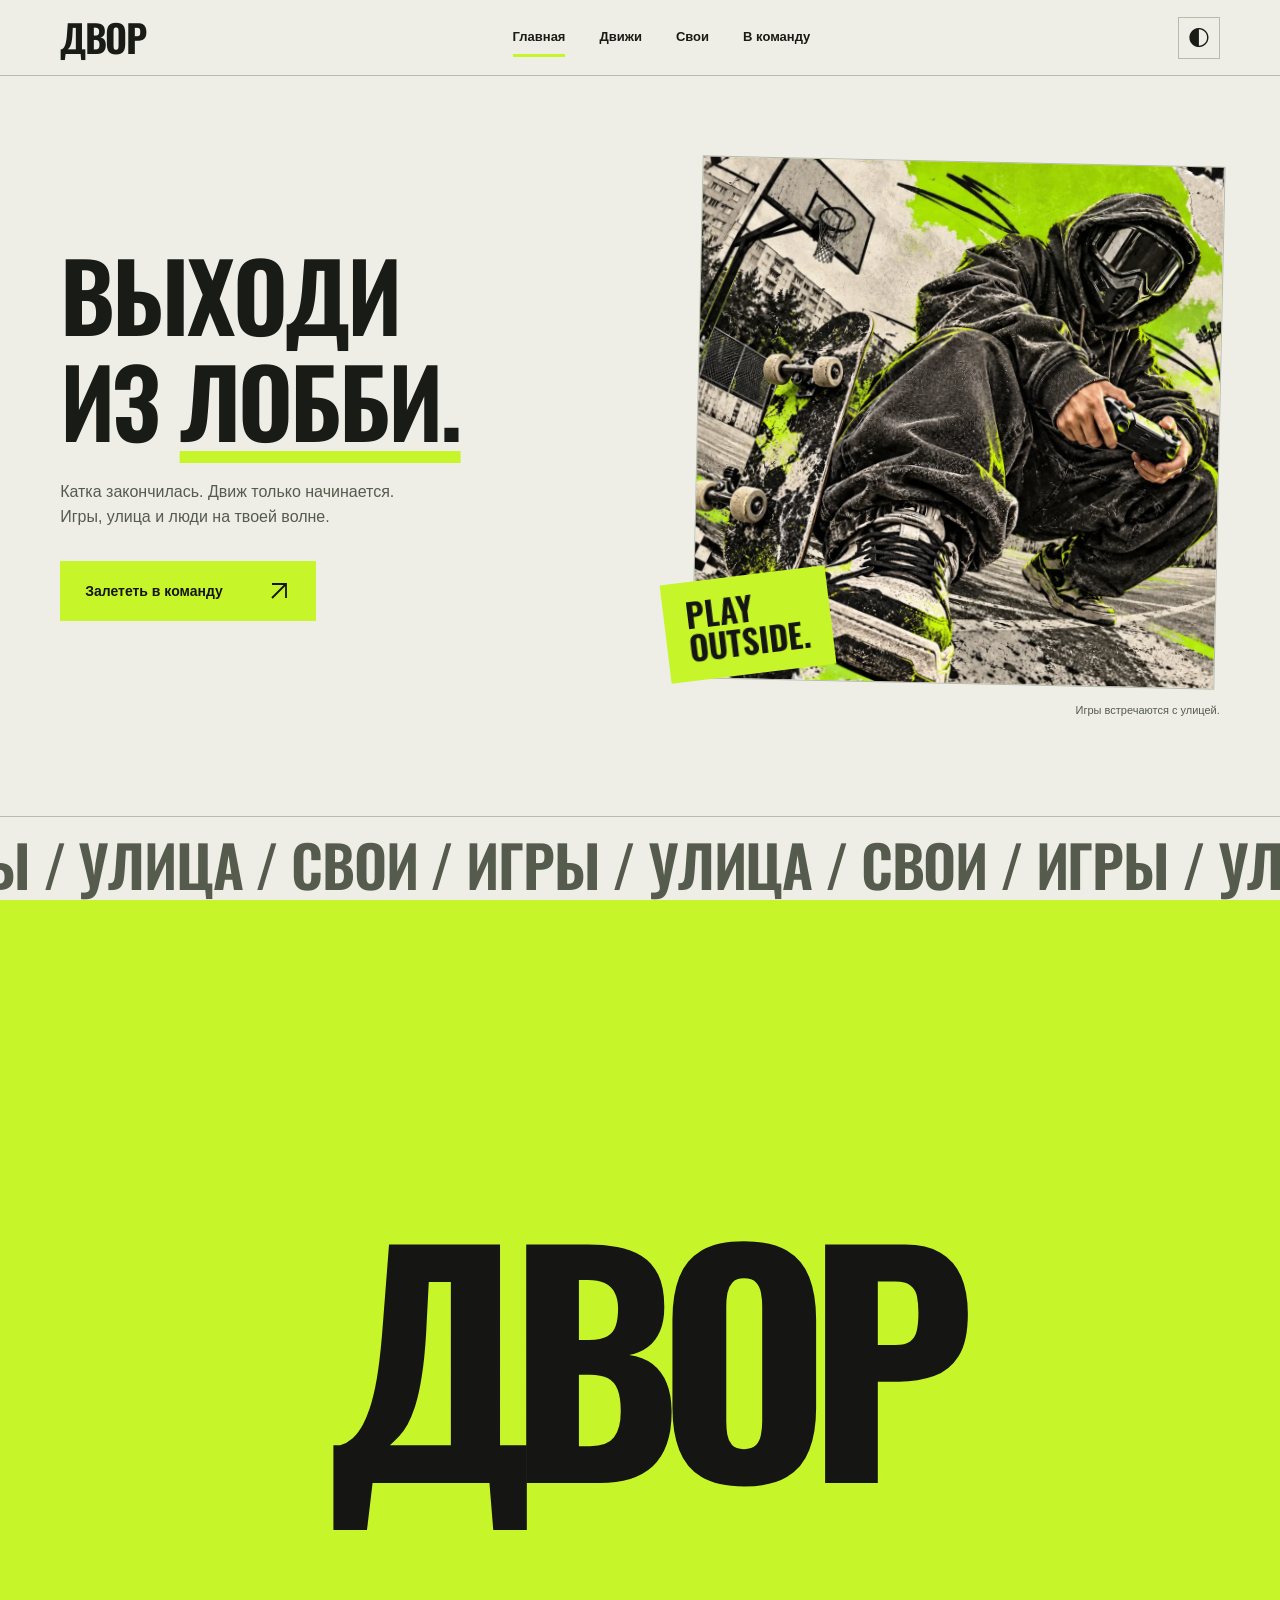
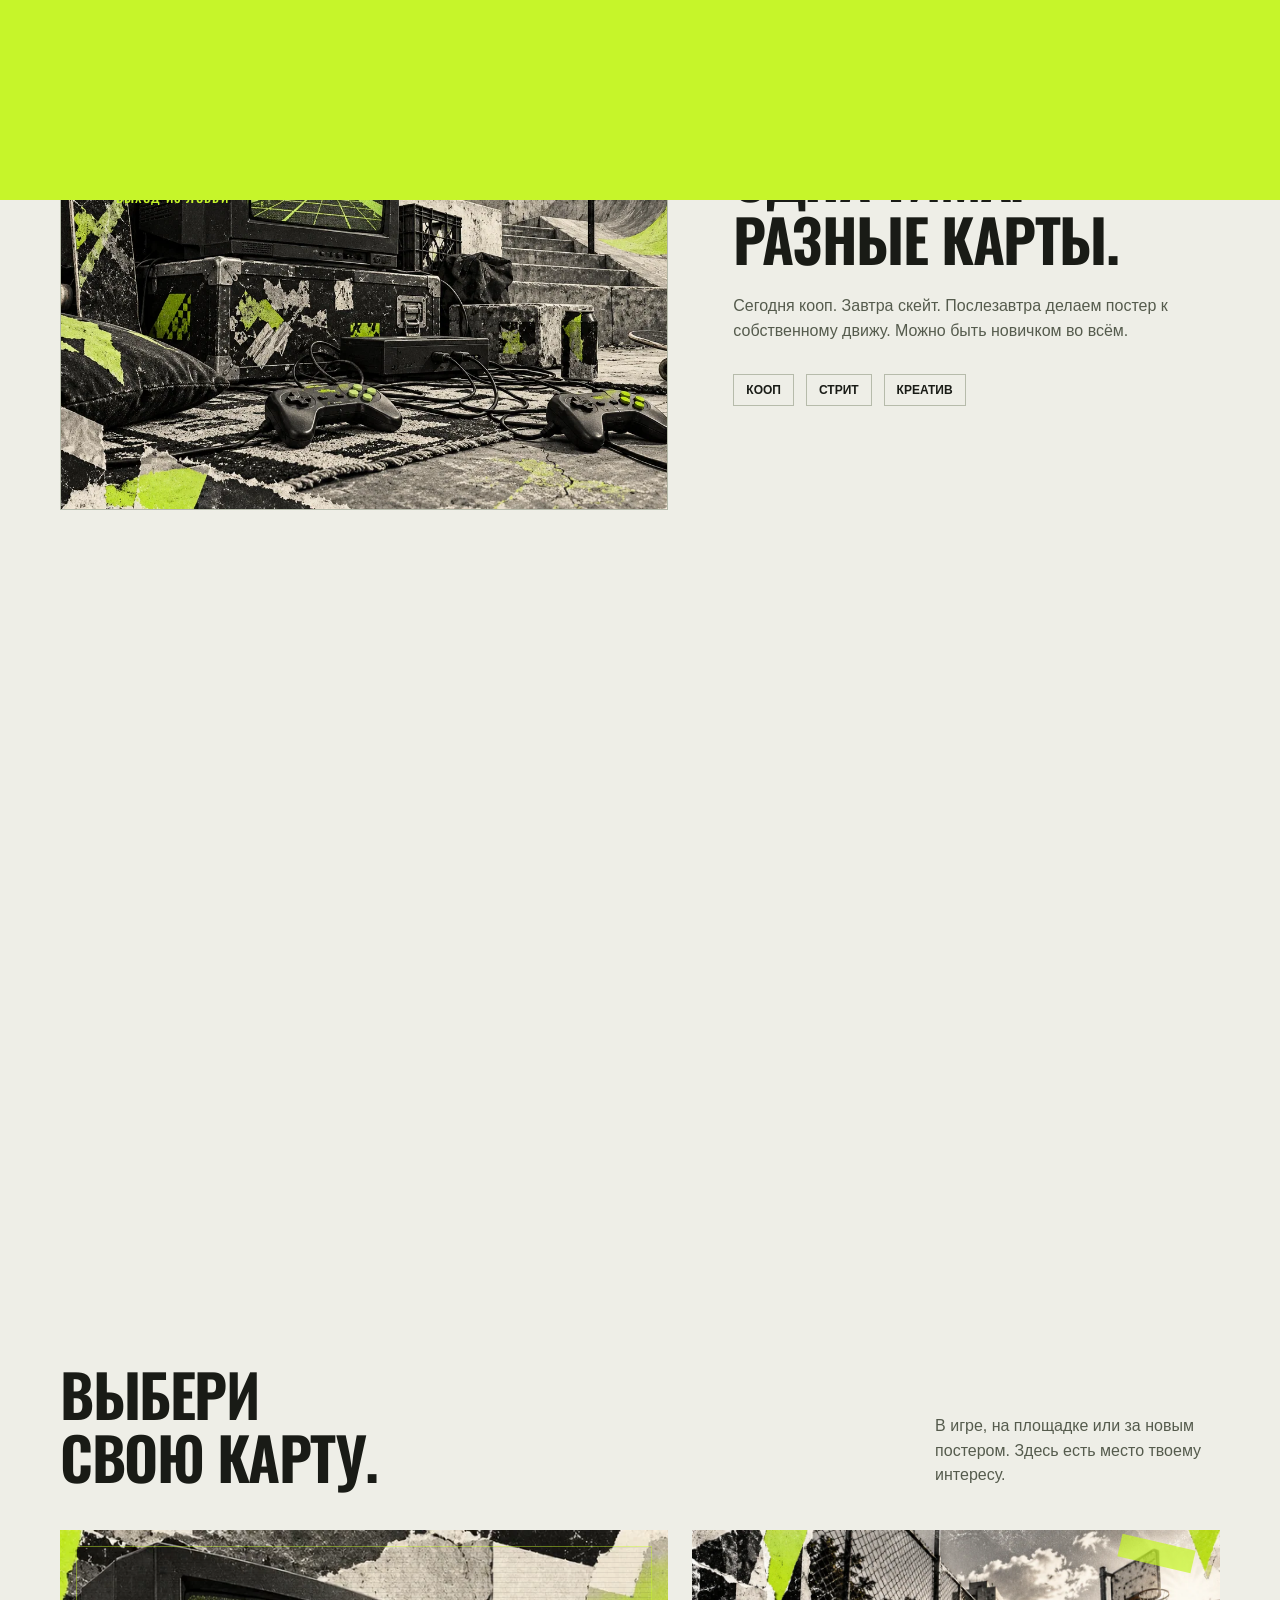
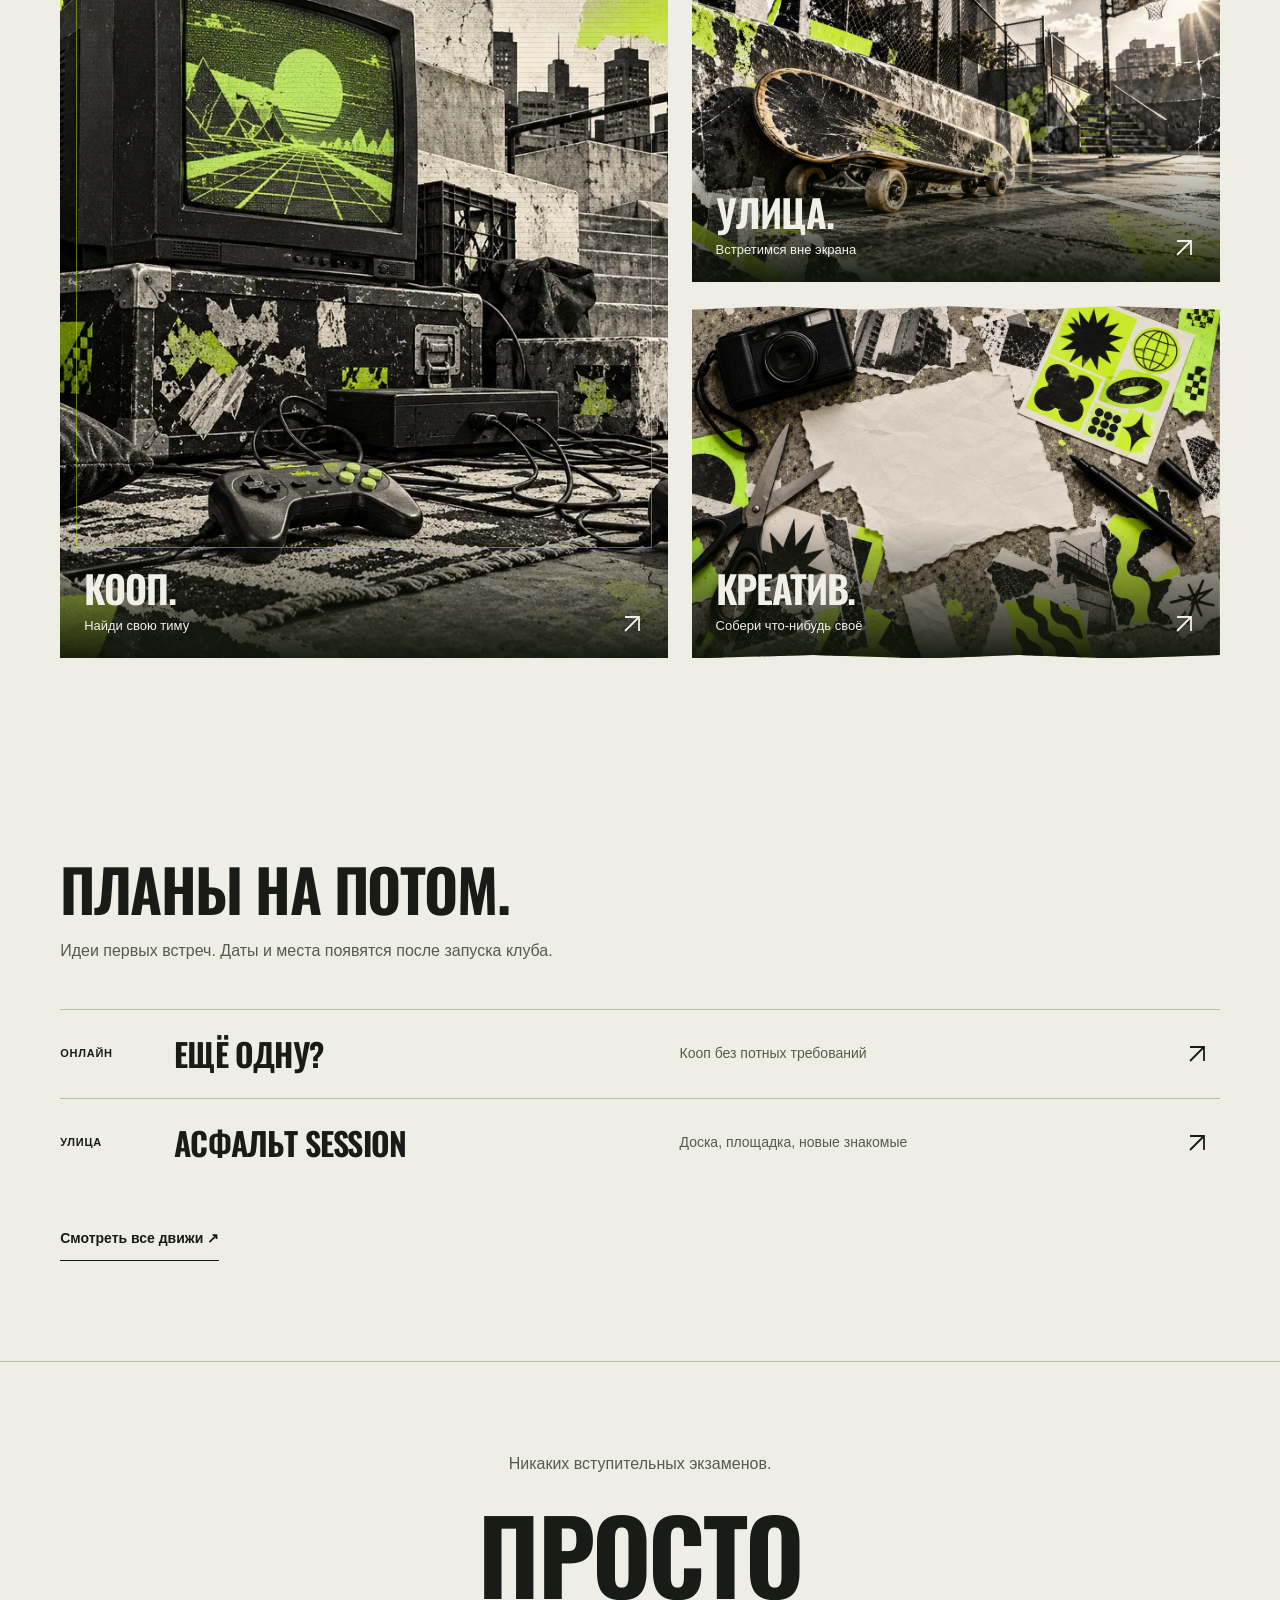
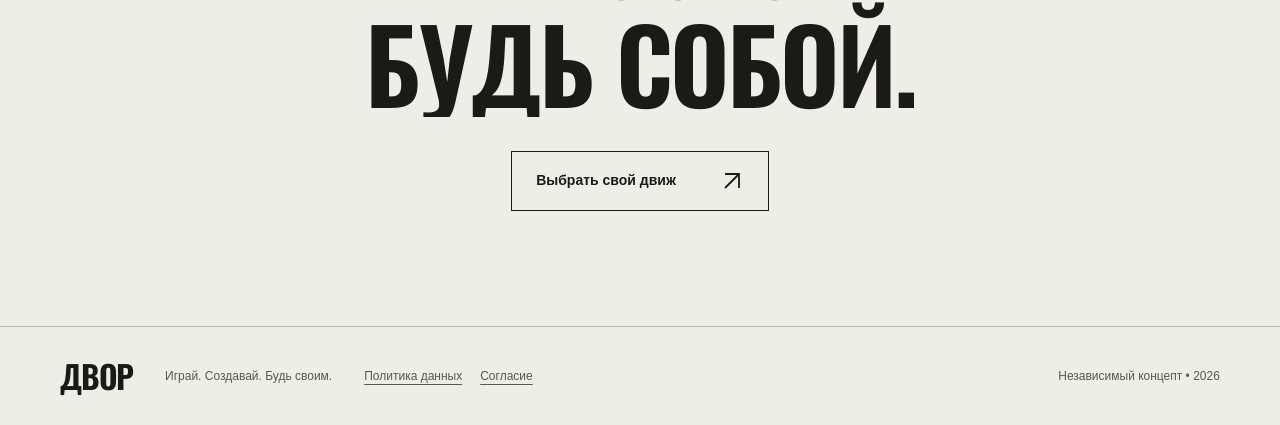
==== commit 1f1bd750: "Add layered hero, courtyard scroll portal and animated event filters Split hero artwork into generat" ====
--- a/index.html
+++ b/index.html
@@ -1,8 +1,8 @@
-<!doctype html><html lang="ru"><head><meta charset="UTF-8"><meta name="viewport" content="width=device-width,initial-scale=1"><meta name="color-scheme" content="dark light"><title>Выходи из лобби. | ДВОР</title><meta name="description" content="ДВОР: уличная культура, игры и своя команда. Выбери движ и найди свой вайб."><meta property="og:title" content="ДВОР. Выходи из лобби."><meta property="og:description" content="Игры. Улица. Свои люди."><meta property="og:type" content="website"><meta property="og:image" content="https://lol734520-rgb.github.io/dvor-club/hero.webp"><link rel="icon" href="favicon.png"><link rel="preload" href="oswald.ttf" as="font" type="font/ttf" crossorigin><link rel="stylesheet" href="styles.css?v=5"><script src="theme.js"></script><script src="gsap.min.js" defer></script><script src="ScrollTrigger.min.js" defer></script><script src="config.js?v=5" defer></script><script src="app.js?v=5" defer></script></head><body><a class="skip" href="#main">К содержимому</a><header class="header"><a class="wordmark" href="index.html" aria-label="ДВОР, главная">ДВОР</a><nav aria-label="Основная навигация"><a href="index.html" aria-current="page">Главная</a><a href="events.html" >Движи</a><a href="crew.html" >Свои</a><a href="join.html" >В команду</a></nav><button class="theme-toggle" aria-label="Переключить тему" title="Переключить тему"><span aria-hidden="true">◐</span></button><button class="menu-toggle" aria-expanded="false" aria-controls="mobile-nav">Меню +</button></header><nav id="mobile-nav" class="mobile-nav" aria-label="Мобильная навигация" hidden><a href="index.html" aria-current="page">Главная</a><a href="events.html" >Движи</a><a href="crew.html" >Свои</a><a href="join.html" >В команду</a></nav><main id="main">
-<section class="hero wrap"><div class="hero-copy"><h1><span>ВЫХОДИ</span><span>ИЗ <em>ЛОББИ.</em></span></h1><p class="hero-description">Катка закончилась. Движ только начинается.<br>Игры, улица и люди на твоей волне.</p><a class="button" href="join.html">Залететь в команду <svg class="arrow" viewBox="0 0 24 24" width="24" height="24" fill="none" stroke="currentColor" stroke-width="1.8" aria-hidden="true"><path d="M5 19 19 5M5 5h14v14"/></svg></a></div><div class="hero-stage"><div class="hero-art"><img src="hero.webp" width="1200" height="1200" alt="Скейтер с контроллером на бетонной площадке, коллаж в уличном стиле" fetchpriority="high"></div><div class="hero-stamp" aria-hidden="true">PLAY<br>OUTSIDE.</div><span class="hero-art-caption">Игры встречаются с улицей.</span></div></section>
+<!doctype html><html lang="ru"><head><meta charset="UTF-8"><meta name="viewport" content="width=device-width,initial-scale=1"><meta name="color-scheme" content="dark light"><title>Выходи из лобби. | ДВОР</title><meta name="description" content="ДВОР: уличная культура, игры и своя команда. Выбери движ и найди свой вайб."><meta property="og:title" content="ДВОР. Выходи из лобби."><meta property="og:description" content="Игры. Улица. Свои люди."><meta property="og:type" content="website"><meta property="og:image" content="https://lol734520-rgb.github.io/dvor-club/hero.webp"><link rel="icon" href="favicon.png"><link rel="preload" href="oswald.ttf" as="font" type="font/ttf" crossorigin><link rel="stylesheet" href="styles.css?v=6"><script src="theme.js"></script><script src="gsap.min.js" defer></script><script src="ScrollTrigger.min.js" defer></script><script src="Flip.min.js" defer></script><script src="config.js?v=6" defer></script><script src="app.js?v=6" defer></script></head><body><a class="skip" href="#main">К содержимому</a><header class="header"><a class="wordmark" href="index.html" aria-label="ДВОР, главная">ДВОР</a><nav aria-label="Основная навигация"><a href="index.html" aria-current="page">Главная</a><a href="events.html" >Движи</a><a href="crew.html" >Свои</a><a href="join.html" >В команду</a></nav><button class="theme-toggle" aria-label="Переключить тему" title="Переключить тему"><span aria-hidden="true">◐</span></button><button class="menu-toggle" aria-expanded="false" aria-controls="mobile-nav">Меню +</button></header><nav id="mobile-nav" class="mobile-nav" aria-label="Мобильная навигация" hidden><a href="index.html" aria-current="page">Главная</a><a href="events.html" >Движи</a><a href="crew.html" >Свои</a><a href="join.html" >В команду</a></nav><main id="main">
+<section class="hero wrap"><div class="hero-copy"><h1><span>ВЫХОДИ</span><span>ИЗ <em>ЛОББИ.</em></span></h1><p class="hero-description">Катка закончилась. Движ только начинается.<br>Игры, улица и люди на твоей волне.</p><a class="button" href="join.html">Залететь в команду <svg class="arrow" viewBox="0 0 24 24" width="24" height="24" fill="none" stroke="currentColor" stroke-width="1.8" aria-hidden="true"><path d="M5 19 19 5M5 5h14v14"/></svg></a></div><div class="hero-stage"><div class="hero-art"><img class="hero-background" src="hero-background-v6.webp" width="1200" height="1200" alt="" fetchpriority="high"><img class="hero-foreground" src="hero-foreground-v6.webp" width="1200" height="1200" alt="Скейтер с контроллером на бетонной площадке, коллаж в уличном стиле" fetchpriority="high"></div><div class="hero-stamp" aria-hidden="true">PLAY<br>OUTSIDE.</div><span class="hero-art-caption">Игры встречаются с улицей.</span></div></section>
 <div class="motion-strip" aria-hidden="true"><div class="motion-strip-track"><div class="motion-strip-group"><span class="motion-strip-unit">ИГРЫ / УЛИЦА / СВОИ /&nbsp;</span><span class="motion-strip-unit">ИГРЫ / УЛИЦА / СВОИ /&nbsp;</span><span class="motion-strip-unit">ИГРЫ / УЛИЦА / СВОИ /&nbsp;</span><span class="motion-strip-unit">ИГРЫ / УЛИЦА / СВОИ /&nbsp;</span></div><div class="motion-strip-group"><span class="motion-strip-unit">ИГРЫ / УЛИЦА / СВОИ /&nbsp;</span><span class="motion-strip-unit">ИГРЫ / УЛИЦА / СВОИ /&nbsp;</span><span class="motion-strip-unit">ИГРЫ / УЛИЦА / СВОИ /&nbsp;</span><span class="motion-strip-unit">ИГРЫ / УЛИЦА / СВОИ /&nbsp;</span></div></div></div>
 <section class="manifesto wrap reveal"><div class="manifesto-mark" aria-hidden="true">[ Д ]</div><div><h2>ТВОЙ РАНГ<br>НЕ РЕШАЕТ.</h2><p class="large-copy">Решает, с кем ты проводишь время. Собираем место для тех, кому одинаково близки хороший кооп, шумная улица и странные идеи.</p><a class="text-link" href="crew.html">Познакомиться с ДВОРОМ ↗</a></div></section>
-<section class="feature wrap"><div class="feature-image reveal"><img src="arcade.webp" width="1200" height="800" loading="lazy" alt="Ретро-телевизор и геймпад на скейт-площадке"></div><div class="feature-copy reveal"><h2>ОДНА ТИМА.<br>РАЗНЫЕ КАРТЫ.</h2><p>Сегодня кооп. Завтра скейт. Послезавтра делаем постер к собственному движу. Можно быть новичком во всём.</p><div class="tags"><span>КООП</span><span>СТРИТ</span><span>КРЕАТИВ</span></div></div></section>
+<section class="portal-section"><div class="portal-layout wrap"><div class="portal-visual"><img class="portal-court" src="street.webp" width="1200" height="800" loading="lazy" alt="Бетонный двор со скейтом и баскетбольным кольцом"><div class="portal-screen" aria-hidden="true"><img src="coop.webp" width="1200" height="800" loading="lazy" alt=""><span class="portal-signal">ВЫХОД ИЗ ЛОББИ</span></div><span class="portal-label" aria-hidden="true">УВИДИМСЯ ВО ДВОРЕ.</span></div><div class="feature-copy"><h2>ОДНА ТИМА.<br>РАЗНЫЕ КАРТЫ.</h2><p>Сегодня кооп. Завтра скейт. Послезавтра делаем постер к собственному движу. Можно быть новичком во всём.</p><div class="tags"><span>КООП</span><span>СТРИТ</span><span>КРЕАТИВ</span></div></div></div></section>
 <section class="worlds wrap"><div class="worlds-heading"><h2>ВЫБЕРИ<br>СВОЮ КАРТУ.</h2><p>В игре, на площадке или за новым постером. Здесь есть место твоему интересу.</p></div><div class="world-grid"><a class="world-card world-coop" href="events.html#lan"><img src="coop.webp" width="1200" height="800" loading="lazy" alt="Два геймпада и ретро-монитор в бетонном дворе"><div class="world-caption"><h3>КООП.</h3><span>Найди свою тиму</span><svg class="arrow" viewBox="0 0 24 24" width="24" height="24" fill="none" stroke="currentColor" stroke-width="1.8" aria-hidden="true"><path d="M5 19 19 5M5 5h14v14"/></svg></div></a><a class="world-card world-street" href="events.html#street"><img src="street.webp" width="1200" height="800" loading="lazy" alt="Скейтборд на бетонной площадке у баскетбольного кольца"><div class="world-caption"><h3>УЛИЦА.</h3><span>Встретимся вне экрана</span><svg class="arrow" viewBox="0 0 24 24" width="24" height="24" fill="none" stroke="currentColor" stroke-width="1.8" aria-hidden="true"><path d="M5 19 19 5M5 5h14v14"/></svg></div></a><a class="world-card world-creative" href="events.html#remix"><img src="creative.webp" width="1200" height="800" loading="lazy" alt="Бумага, стикеры, камера и инструменты для создания зина"><div class="world-caption"><h3>КРЕАТИВ.</h3><span>Собери что-нибудь своё</span><svg class="arrow" viewBox="0 0 24 24" width="24" height="24" fill="none" stroke="currentColor" stroke-width="1.8" aria-hidden="true"><path d="M5 19 19 5M5 5h14v14"/></svg></div></a></div></section>
 <section class="home-events wrap reveal"><h2>ПЛАНЫ НА ПОТОМ.</h2><p class="muted">Идеи первых встреч. Даты и места появятся после запуска клуба.</p><a class="event-teaser" href="events.html#lan"><span class="event-kind">Онлайн</span><h3>ЕЩЁ ОДНУ?</h3><span>Кооп без потных требований</span><svg class="arrow" viewBox="0 0 24 24" width="24" height="24" fill="none" stroke="currentColor" stroke-width="1.8" aria-hidden="true"><path d="M5 19 19 5M5 5h14v14"/></svg></a><a class="event-teaser" href="events.html#street"><span class="event-kind">Улица</span><h3>АСФАЛЬТ SESSION</h3><span>Доска, площадка, новые знакомые</span><svg class="arrow" viewBox="0 0 24 24" width="24" height="24" fill="none" stroke="currentColor" stroke-width="1.8" aria-hidden="true"><path d="M5 19 19 5M5 5h14v14"/></svg></a><a class="text-link" href="events.html">Смотреть все движи ↗</a></section>
 <section class="closing wrap reveal"><p>Никаких вступительных экзаменов.</p><h2>ПРОСТО<br>БУДЬ СОБОЙ.</h2><a class="button outline" href="events.html">Выбрать свой движ <svg class="arrow" viewBox="0 0 24 24" width="24" height="24" fill="none" stroke="currentColor" stroke-width="1.8" aria-hidden="true"><path d="M5 19 19 5M5 5h14v14"/></svg></a></section></main><footer class="footer"><a class="wordmark" href="index.html">ДВОР</a><p>Играй. Создавай. Будь своим.</p><div class="footer-docs"><a href="privacy.html">Политика данных</a><a href="consent.html">Согласие</a></div><span>Независимый концепт • 2026</span></footer></body></html>
--- a/styles.css
+++ b/styles.css
@@ -36,3 +36,14 @@
 
 /* Two identical groups share one continuous loop. */
 .motion-strip-track{display:flex;width:max-content}.motion-strip-group{display:flex;flex:0 0 auto}.motion-strip-unit{display:block;flex:0 0 auto}
+
+/* v6: layered poster, courtyard portal, material-specific cards. */
+.hero-art{position:relative}.hero-art img{position:absolute;inset:0;display:block}.hero-foreground{z-index:1;pointer-events:none}
+.portal-section{padding-block:65px;background:var(--bg)}.portal-layout{display:grid;grid-template-columns:1.25fr 1fr;align-items:center;gap:65px;min-height:65svh}.portal-visual{position:relative;aspect-ratio:1.3;overflow:hidden;border:1px solid var(--line);background:#151614}.portal-visual>img,.portal-screen,.portal-screen img{position:absolute;inset:0;width:100%;height:100%;object-fit:cover}.portal-screen{visibility:hidden;opacity:0;overflow:hidden}.portal-signal{position:absolute;left:9%;top:31%;font:500 13px Oswald,sans-serif;color:#c6f52a;letter-spacing:.1em}.portal-label{position:absolute;bottom:22px;left:22px;padding:10px 15px;background:var(--accent);color:var(--ink);font:600 24px Oswald,sans-serif;transform:rotate(-3deg)}
+.world-coop:after{content:'';position:absolute;inset:16px 16px 110px;pointer-events:none;border:1px solid rgba(198,245,42,.45);background:repeating-linear-gradient(0deg,transparent 0 4px,rgba(0,0,0,.06) 4px 5px)}
+.world-street:before{content:'';position:absolute;z-index:1;right:26px;top:12px;width:75px;height:23px;background:#c6f52ab8;transform:rotate(13deg)}
+.world-creative{clip-path:polygon(0 1%,16% 0,32% 1%,49% 0,65% 1%,80% 0,100% 1%,100% 99%,80% 100%,62% 99%,45% 100%,23% 99%,0 100%)}
+.event-grid{position:relative}.event-poster[data-kind=online]{border-top:4px solid var(--accent)}.event-poster[data-kind=online] .poster-copy{background-image:repeating-linear-gradient(0deg,transparent 0 6px,rgba(130,150,90,.035) 6px 7px)}
+.event-poster[data-kind=street] .poster-copy{border-top:7px solid var(--accent)}.event-poster[data-kind=street] h2{transform:rotate(-2deg);transform-origin:left center}
+.event-poster[data-kind=creative] .poster-copy{background:#e6e6db;color:#191b16;border-top:12px solid var(--accent)}.event-poster[data-kind=creative] .poster-copy p,.event-poster[data-kind=creative] .event-kind{color:#555b4d}.event-poster[data-kind=creative] .poster-copy h2{letter-spacing:-.035em}
+@media(max-width:700px){.portal-section{padding-block:25px 55px}.portal-layout{grid-template-columns:1fr;gap:30px;min-height:auto}.portal-visual{aspect-ratio:1.15}.portal-label{font-size:20px;left:15px;bottom:15px}.portal-signal{font-size:10px}.world-coop:after{inset:12px 12px 105px}}
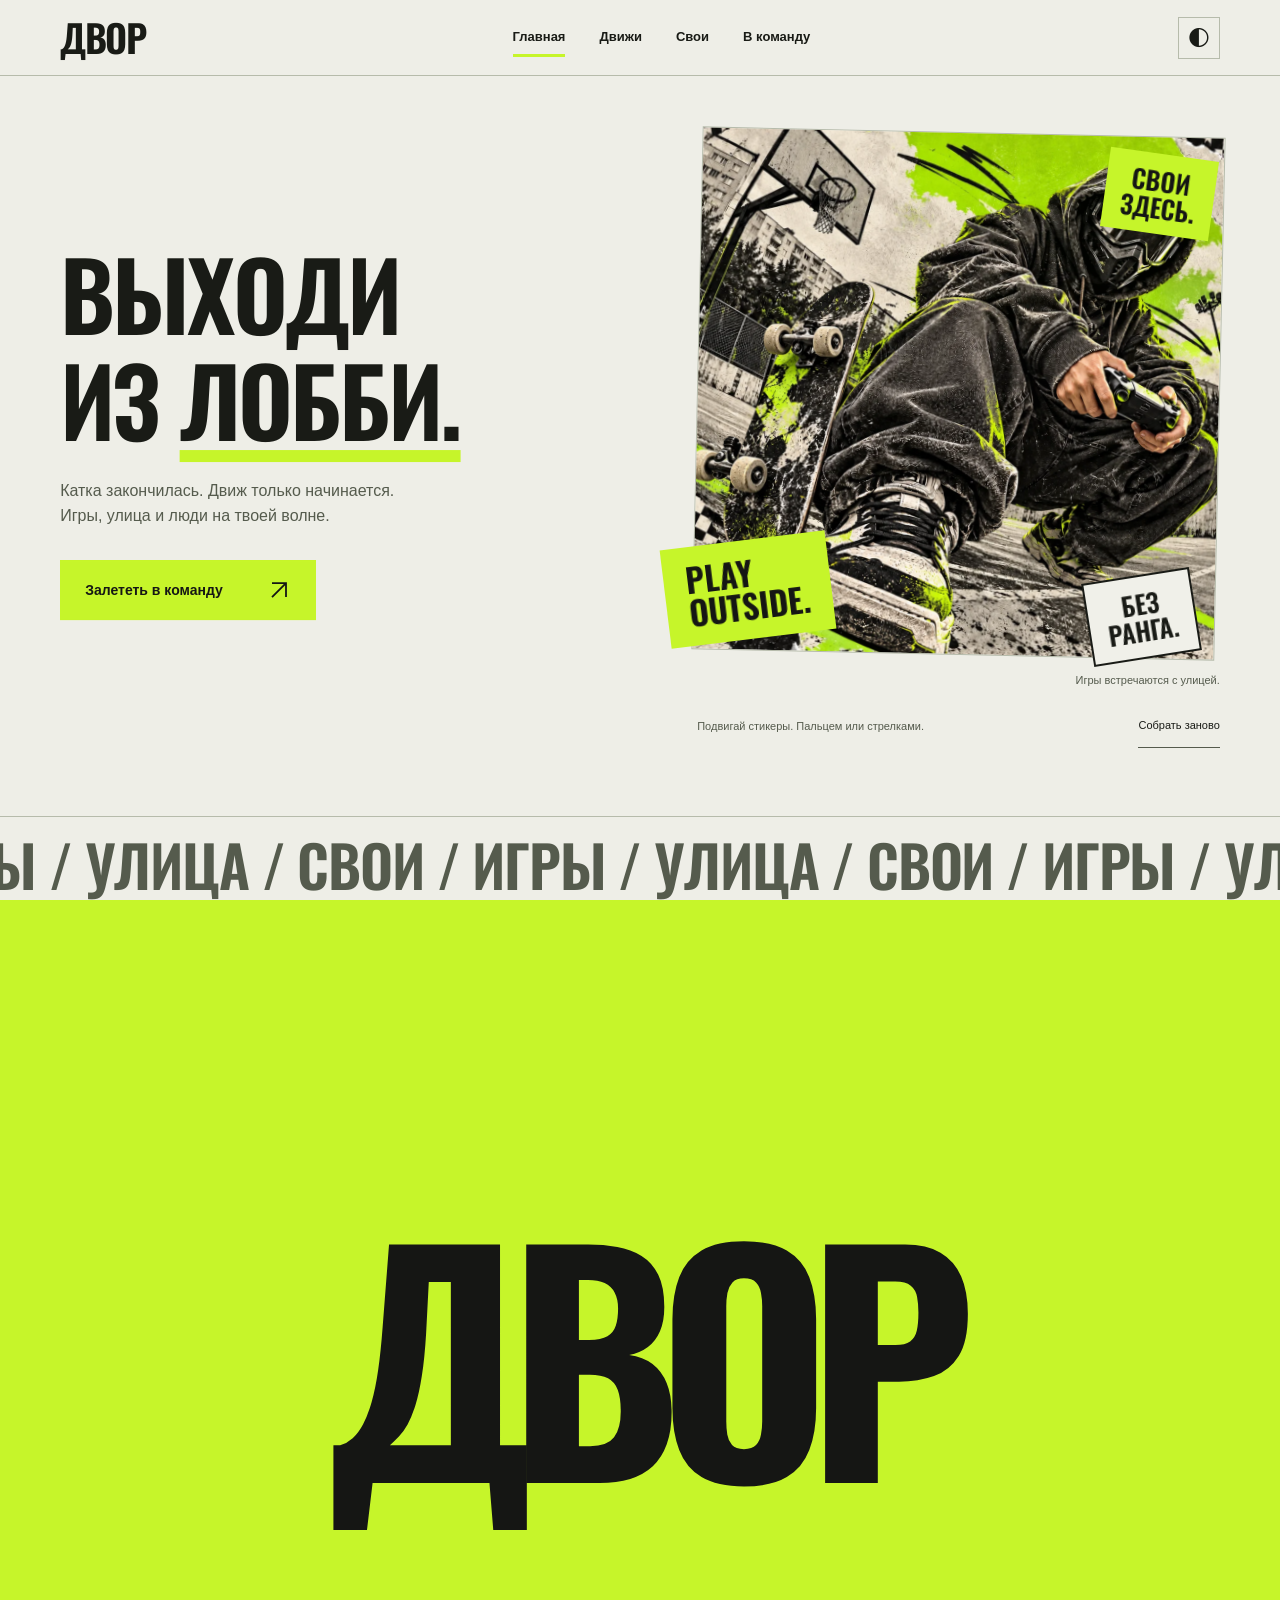
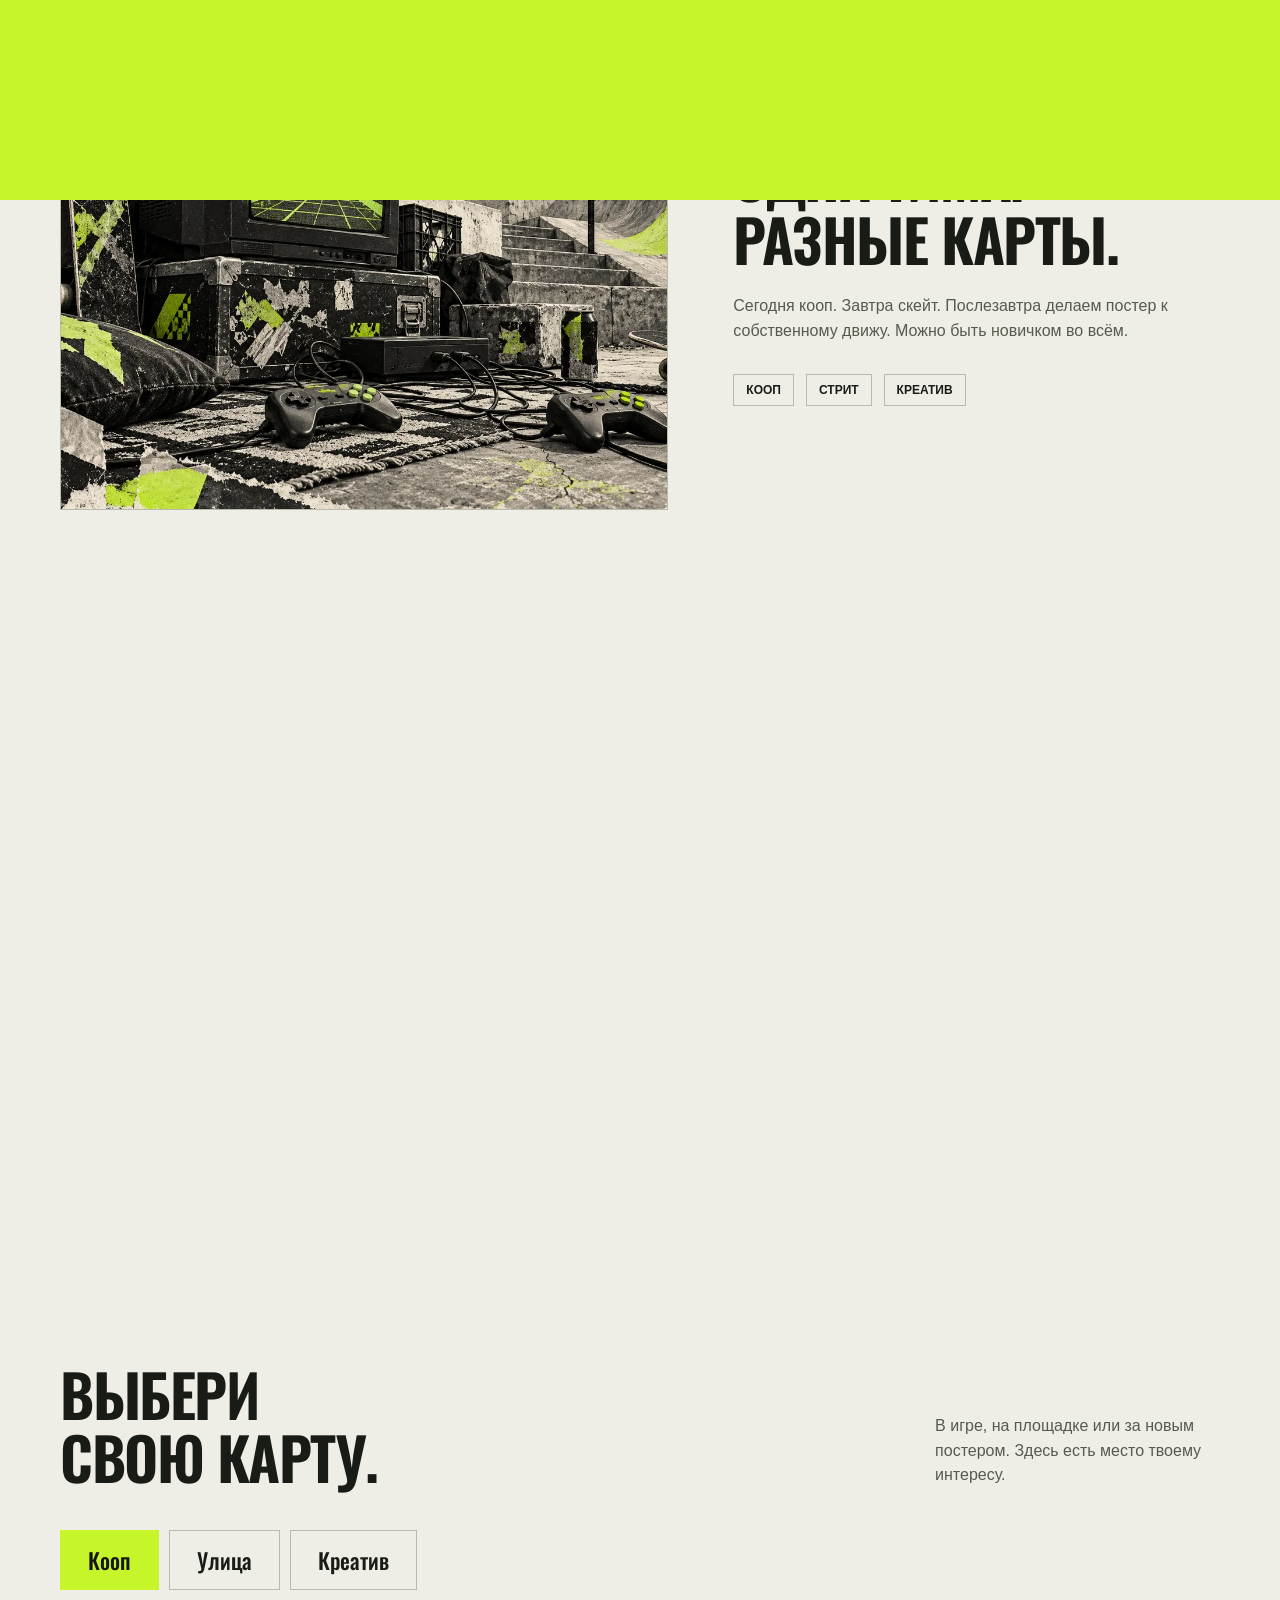
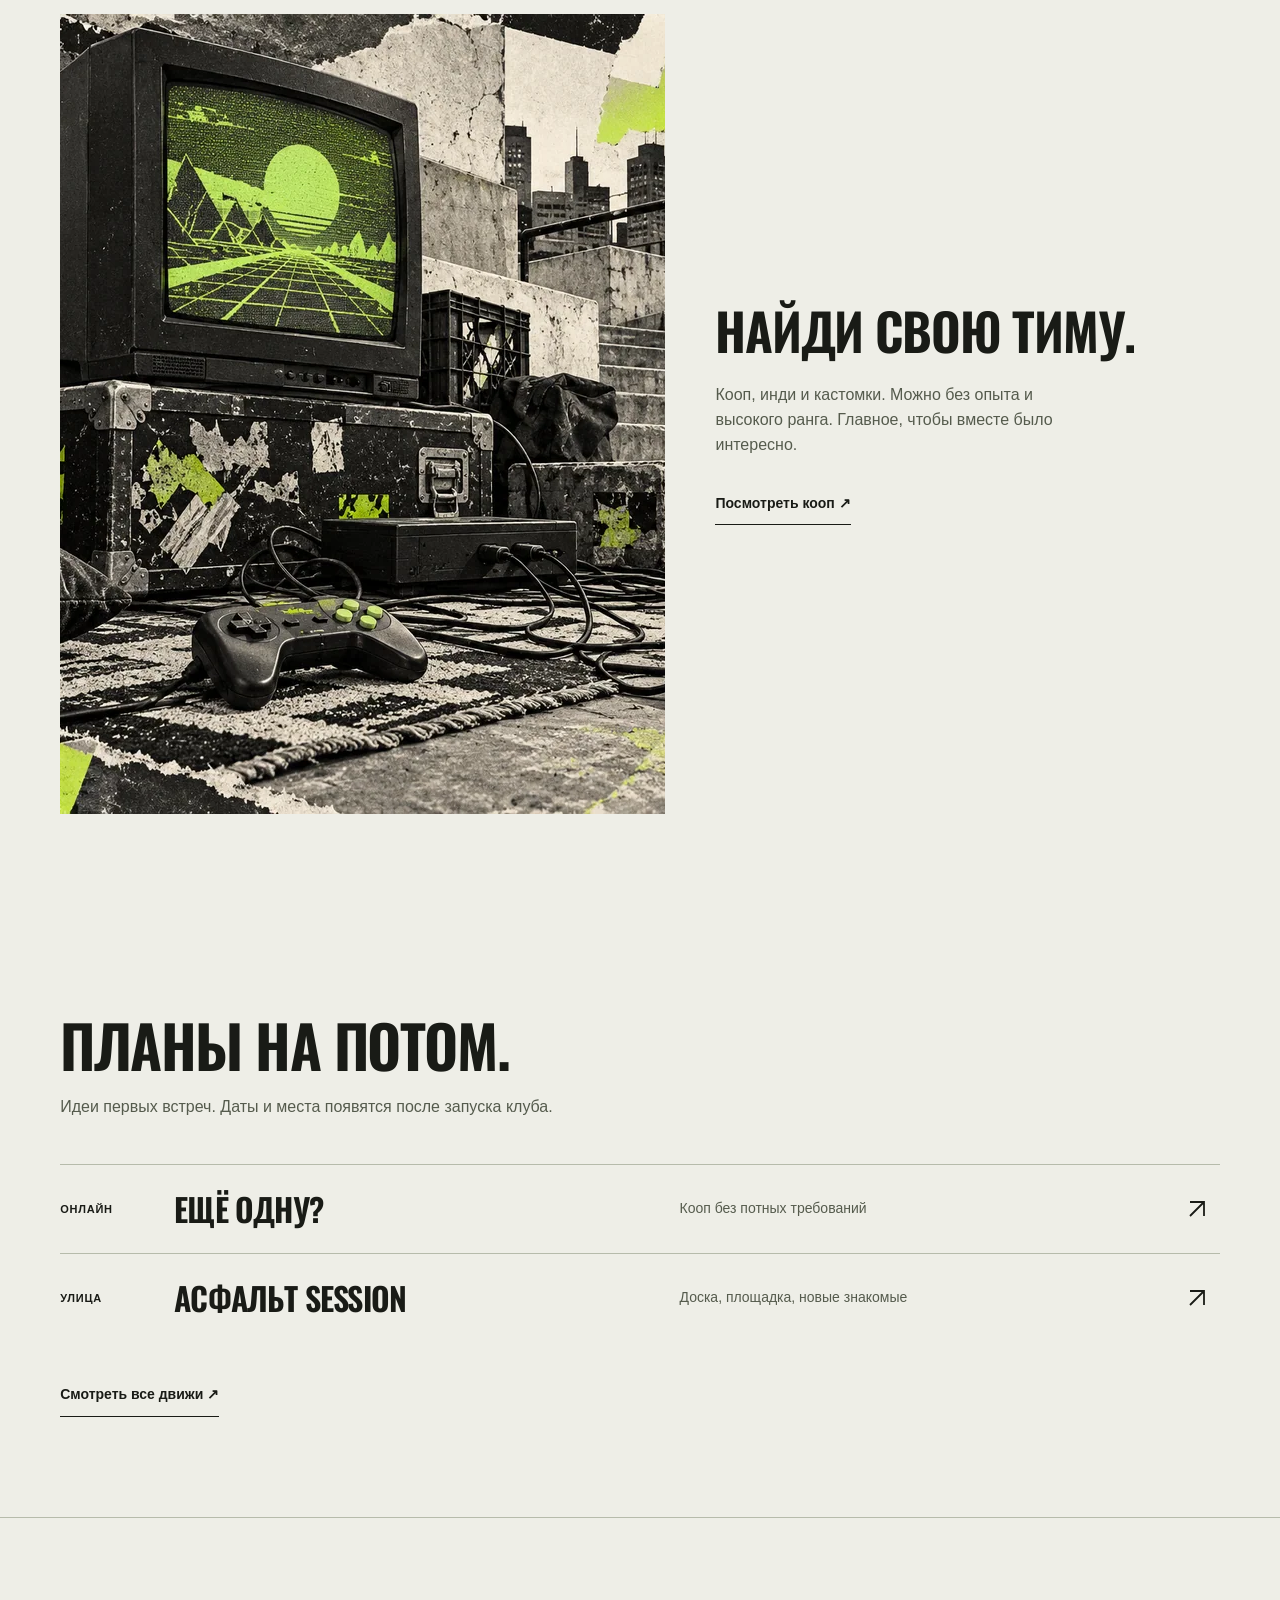
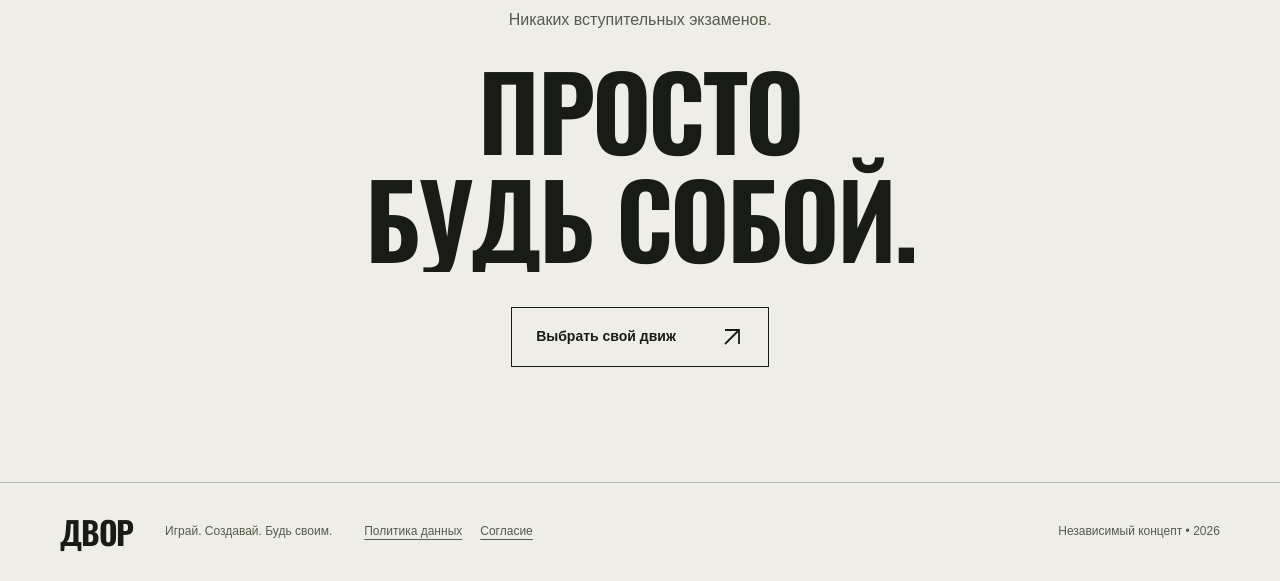
==== commit da79e500: "Add vibe switching, draggable stickers, event sheets and animated wordmark Remove misplaced lobby la" ====
--- a/index.html
+++ b/index.html
@@ -1,8 +1,8 @@
-<!doctype html><html lang="ru"><head><meta charset="UTF-8"><meta name="viewport" content="width=device-width,initial-scale=1"><meta name="color-scheme" content="dark light"><title>Выходи из лобби. | ДВОР</title><meta name="description" content="ДВОР: уличная культура, игры и своя команда. Выбери движ и найди свой вайб."><meta property="og:title" content="ДВОР. Выходи из лобби."><meta property="og:description" content="Игры. Улица. Свои люди."><meta property="og:type" content="website"><meta property="og:image" content="https://lol734520-rgb.github.io/dvor-club/hero.webp"><link rel="icon" href="favicon.png"><link rel="preload" href="oswald.ttf" as="font" type="font/ttf" crossorigin><link rel="stylesheet" href="styles.css?v=6"><script src="theme.js"></script><script src="gsap.min.js" defer></script><script src="ScrollTrigger.min.js" defer></script><script src="Flip.min.js" defer></script><script src="config.js?v=6" defer></script><script src="app.js?v=6" defer></script></head><body><a class="skip" href="#main">К содержимому</a><header class="header"><a class="wordmark" href="index.html" aria-label="ДВОР, главная">ДВОР</a><nav aria-label="Основная навигация"><a href="index.html" aria-current="page">Главная</a><a href="events.html" >Движи</a><a href="crew.html" >Свои</a><a href="join.html" >В команду</a></nav><button class="theme-toggle" aria-label="Переключить тему" title="Переключить тему"><span aria-hidden="true">◐</span></button><button class="menu-toggle" aria-expanded="false" aria-controls="mobile-nav">Меню +</button></header><nav id="mobile-nav" class="mobile-nav" aria-label="Мобильная навигация" hidden><a href="index.html" aria-current="page">Главная</a><a href="events.html" >Движи</a><a href="crew.html" >Свои</a><a href="join.html" >В команду</a></nav><main id="main">
-<section class="hero wrap"><div class="hero-copy"><h1><span>ВЫХОДИ</span><span>ИЗ <em>ЛОББИ.</em></span></h1><p class="hero-description">Катка закончилась. Движ только начинается.<br>Игры, улица и люди на твоей волне.</p><a class="button" href="join.html">Залететь в команду <svg class="arrow" viewBox="0 0 24 24" width="24" height="24" fill="none" stroke="currentColor" stroke-width="1.8" aria-hidden="true"><path d="M5 19 19 5M5 5h14v14"/></svg></a></div><div class="hero-stage"><div class="hero-art"><img class="hero-background" src="hero-background-v6.webp" width="1200" height="1200" alt="" fetchpriority="high"><img class="hero-foreground" src="hero-foreground-v6.webp" width="1200" height="1200" alt="Скейтер с контроллером на бетонной площадке, коллаж в уличном стиле" fetchpriority="high"></div><div class="hero-stamp" aria-hidden="true">PLAY<br>OUTSIDE.</div><span class="hero-art-caption">Игры встречаются с улицей.</span></div></section>
+<!doctype html><html lang="ru"><head><meta charset="UTF-8"><meta name="viewport" content="width=device-width,initial-scale=1"><meta name="color-scheme" content="dark light"><title>Выходи из лобби. | ДВОР</title><meta name="description" content="ДВОР: уличная культура, игры и своя команда. Выбери движ и найди свой вайб."><meta property="og:title" content="ДВОР. Выходи из лобби."><meta property="og:description" content="Игры. Улица. Свои люди."><meta property="og:type" content="website"><meta property="og:image" content="https://lol734520-rgb.github.io/dvor-club/hero.webp"><link rel="icon" href="favicon.png"><link rel="preload" href="oswald.ttf" as="font" type="font/ttf" crossorigin><link rel="stylesheet" href="styles.css?v=7"><script src="theme.js"></script><script src="gsap.min.js" defer></script><script src="ScrollTrigger.min.js" defer></script><script src="Flip.min.js" defer></script><script src="config.js?v=7" defer></script><script src="app.js?v=7" defer></script></head><body><a class="skip" href="#main">К содержимому</a><header class="header"><a class="wordmark" href="index.html" aria-label="ДВОР, главная"><span class="logo-letter" aria-hidden="true">Д</span><span class="logo-letter" aria-hidden="true">В</span><span class="logo-letter" aria-hidden="true">О</span><span class="logo-letter" aria-hidden="true">Р</span><span class="sr-only">ДВОР</span></a><nav aria-label="Основная навигация"><a href="index.html" aria-current="page">Главная</a><a href="events.html" >Движи</a><a href="crew.html" >Свои</a><a href="join.html" >В команду</a></nav><button class="theme-toggle" aria-label="Переключить тему" title="Переключить тему"><span aria-hidden="true">◐</span></button><button class="menu-toggle" aria-expanded="false" aria-controls="mobile-nav">Меню +</button></header><nav id="mobile-nav" class="mobile-nav" aria-label="Мобильная навигация" hidden><a href="index.html" aria-current="page">Главная</a><a href="events.html" >Движи</a><a href="crew.html" >Свои</a><a href="join.html" >В команду</a></nav><main id="main">
+<section class="hero wrap"><div class="hero-copy"><h1><span>ВЫХОДИ</span><span>ИЗ <em>ЛОББИ.</em></span></h1><p class="hero-description">Катка закончилась. Движ только начинается.<br>Игры, улица и люди на твоей волне.</p><a class="button" href="join.html">Залететь в команду <svg class="arrow" viewBox="0 0 24 24" width="24" height="24" fill="none" stroke="currentColor" stroke-width="1.8" aria-hidden="true"><path d="M5 19 19 5M5 5h14v14"/></svg></a></div><div class="hero-stage"><div class="hero-art"><img class="hero-background" src="hero-background-v6.webp" width="1200" height="1200" alt="" fetchpriority="high"><img class="hero-foreground" src="hero-foreground-v6.webp" width="1200" height="1200" alt="Скейтер с контроллером на бетонной площадке, коллаж в уличном стиле" fetchpriority="high"></div><div class="hero-stamp" aria-hidden="true">PLAY<br>OUTSIDE.</div><button class="drag-sticker sticker-team" type="button" aria-label="Стикер Свои здесь. Перетаскивай или двигай стрелками">СВОИ<br>ЗДЕСЬ.</button><button class="drag-sticker sticker-rank" type="button" aria-label="Стикер Без ранга. Перетаскивай или двигай стрелками">БЕЗ<br>РАНГА.</button><span class="hero-art-caption">Игры встречаются с улицей.</span><div class="sticker-tools"><span>Подвигай стикеры. Пальцем или стрелками.</span><button class="sticker-reset" type="button">Собрать заново</button></div></div></section>
 <div class="motion-strip" aria-hidden="true"><div class="motion-strip-track"><div class="motion-strip-group"><span class="motion-strip-unit">ИГРЫ / УЛИЦА / СВОИ /&nbsp;</span><span class="motion-strip-unit">ИГРЫ / УЛИЦА / СВОИ /&nbsp;</span><span class="motion-strip-unit">ИГРЫ / УЛИЦА / СВОИ /&nbsp;</span><span class="motion-strip-unit">ИГРЫ / УЛИЦА / СВОИ /&nbsp;</span></div><div class="motion-strip-group"><span class="motion-strip-unit">ИГРЫ / УЛИЦА / СВОИ /&nbsp;</span><span class="motion-strip-unit">ИГРЫ / УЛИЦА / СВОИ /&nbsp;</span><span class="motion-strip-unit">ИГРЫ / УЛИЦА / СВОИ /&nbsp;</span><span class="motion-strip-unit">ИГРЫ / УЛИЦА / СВОИ /&nbsp;</span></div></div></div>
 <section class="manifesto wrap reveal"><div class="manifesto-mark" aria-hidden="true">[ Д ]</div><div><h2>ТВОЙ РАНГ<br>НЕ РЕШАЕТ.</h2><p class="large-copy">Решает, с кем ты проводишь время. Собираем место для тех, кому одинаково близки хороший кооп, шумная улица и странные идеи.</p><a class="text-link" href="crew.html">Познакомиться с ДВОРОМ ↗</a></div></section>
-<section class="portal-section"><div class="portal-layout wrap"><div class="portal-visual"><img class="portal-court" src="street.webp" width="1200" height="800" loading="lazy" alt="Бетонный двор со скейтом и баскетбольным кольцом"><div class="portal-screen" aria-hidden="true"><img src="coop.webp" width="1200" height="800" loading="lazy" alt=""><span class="portal-signal">ВЫХОД ИЗ ЛОББИ</span></div><span class="portal-label" aria-hidden="true">УВИДИМСЯ ВО ДВОРЕ.</span></div><div class="feature-copy"><h2>ОДНА ТИМА.<br>РАЗНЫЕ КАРТЫ.</h2><p>Сегодня кооп. Завтра скейт. Послезавтра делаем постер к собственному движу. Можно быть новичком во всём.</p><div class="tags"><span>КООП</span><span>СТРИТ</span><span>КРЕАТИВ</span></div></div></div></section>
-<section class="worlds wrap"><div class="worlds-heading"><h2>ВЫБЕРИ<br>СВОЮ КАРТУ.</h2><p>В игре, на площадке или за новым постером. Здесь есть место твоему интересу.</p></div><div class="world-grid"><a class="world-card world-coop" href="events.html#lan"><img src="coop.webp" width="1200" height="800" loading="lazy" alt="Два геймпада и ретро-монитор в бетонном дворе"><div class="world-caption"><h3>КООП.</h3><span>Найди свою тиму</span><svg class="arrow" viewBox="0 0 24 24" width="24" height="24" fill="none" stroke="currentColor" stroke-width="1.8" aria-hidden="true"><path d="M5 19 19 5M5 5h14v14"/></svg></div></a><a class="world-card world-street" href="events.html#street"><img src="street.webp" width="1200" height="800" loading="lazy" alt="Скейтборд на бетонной площадке у баскетбольного кольца"><div class="world-caption"><h3>УЛИЦА.</h3><span>Встретимся вне экрана</span><svg class="arrow" viewBox="0 0 24 24" width="24" height="24" fill="none" stroke="currentColor" stroke-width="1.8" aria-hidden="true"><path d="M5 19 19 5M5 5h14v14"/></svg></div></a><a class="world-card world-creative" href="events.html#remix"><img src="creative.webp" width="1200" height="800" loading="lazy" alt="Бумага, стикеры, камера и инструменты для создания зина"><div class="world-caption"><h3>КРЕАТИВ.</h3><span>Собери что-нибудь своё</span><svg class="arrow" viewBox="0 0 24 24" width="24" height="24" fill="none" stroke="currentColor" stroke-width="1.8" aria-hidden="true"><path d="M5 19 19 5M5 5h14v14"/></svg></div></a></div></section>
+<section class="portal-section"><div class="portal-layout wrap"><div class="portal-visual"><img class="portal-court" src="street.webp" width="1200" height="800" loading="lazy" alt="Бетонный двор со скейтом и баскетбольным кольцом"><div class="portal-screen" aria-hidden="true"><img src="coop.webp" width="1200" height="800" loading="lazy" alt=""></div><span class="portal-label" aria-hidden="true">УВИДИМСЯ ВО ДВОРЕ.</span></div><div class="feature-copy"><h2>ОДНА ТИМА.<br>РАЗНЫЕ КАРТЫ.</h2><p>Сегодня кооп. Завтра скейт. Послезавтра делаем постер к собственному движу. Можно быть новичком во всём.</p><div class="tags"><span>КООП</span><span>СТРИТ</span><span>КРЕАТИВ</span></div></div></div></section>
+<section class="worlds wrap"><div class="worlds-heading"><h2>ВЫБЕРИ<br>СВОЮ КАРТУ.</h2><p>В игре, на площадке или за новым постером. Здесь есть место твоему интересу.</p></div><div class="vibe-selector" role="group" aria-label="Выбери свой вайб"><button type="button" data-vibe="online" aria-pressed="true">Кооп</button><button type="button" data-vibe="street" aria-pressed="false">Улица</button><button type="button" data-vibe="creative" aria-pressed="false">Креатив</button></div><noscript><p><a class="text-link" href="events.html">Все направления и движи ↗</a></p></noscript><div class="vibe-panel" data-vibe="online"><img src="coop.webp" width="1200" height="800" loading="lazy" alt="Геймпады и ретро-монитор во дворе"><div class="vibe-copy" aria-live="polite"><h3>НАЙДИ СВОЮ ТИМУ.</h3><p>Кооп, инди и кастомки. Можно без опыта и высокого ранга. Главное, чтобы вместе было интересно.</p><a class="text-link" href="events.html#lan">Посмотреть кооп ↗</a></div></div></section>
 <section class="home-events wrap reveal"><h2>ПЛАНЫ НА ПОТОМ.</h2><p class="muted">Идеи первых встреч. Даты и места появятся после запуска клуба.</p><a class="event-teaser" href="events.html#lan"><span class="event-kind">Онлайн</span><h3>ЕЩЁ ОДНУ?</h3><span>Кооп без потных требований</span><svg class="arrow" viewBox="0 0 24 24" width="24" height="24" fill="none" stroke="currentColor" stroke-width="1.8" aria-hidden="true"><path d="M5 19 19 5M5 5h14v14"/></svg></a><a class="event-teaser" href="events.html#street"><span class="event-kind">Улица</span><h3>АСФАЛЬТ SESSION</h3><span>Доска, площадка, новые знакомые</span><svg class="arrow" viewBox="0 0 24 24" width="24" height="24" fill="none" stroke="currentColor" stroke-width="1.8" aria-hidden="true"><path d="M5 19 19 5M5 5h14v14"/></svg></a><a class="text-link" href="events.html">Смотреть все движи ↗</a></section>
-<section class="closing wrap reveal"><p>Никаких вступительных экзаменов.</p><h2>ПРОСТО<br>БУДЬ СОБОЙ.</h2><a class="button outline" href="events.html">Выбрать свой движ <svg class="arrow" viewBox="0 0 24 24" width="24" height="24" fill="none" stroke="currentColor" stroke-width="1.8" aria-hidden="true"><path d="M5 19 19 5M5 5h14v14"/></svg></a></section></main><footer class="footer"><a class="wordmark" href="index.html">ДВОР</a><p>Играй. Создавай. Будь своим.</p><div class="footer-docs"><a href="privacy.html">Политика данных</a><a href="consent.html">Согласие</a></div><span>Независимый концепт • 2026</span></footer></body></html>+<section class="closing wrap reveal"><p>Никаких вступительных экзаменов.</p><h2>ПРОСТО<br>БУДЬ СОБОЙ.</h2><a class="button outline" href="events.html">Выбрать свой движ <svg class="arrow" viewBox="0 0 24 24" width="24" height="24" fill="none" stroke="currentColor" stroke-width="1.8" aria-hidden="true"><path d="M5 19 19 5M5 5h14v14"/></svg></a></section></main><dialog class="event-dialog" aria-labelledby="event-dialog-title"><div class="event-sheet"><button class="dialog-close" type="button" autofocus aria-label="Закрыть афишу"><svg viewBox="0 0 24 24" width="24" height="24" stroke="currentColor" fill="none" stroke-width="1.8" aria-hidden="true"><path d="m6 6 12 12M18 6 6 18"/></svg></button><img class="dialog-art" width="1200" height="800" alt=""><div class="dialog-copy"><h2 id="event-dialog-title"></h2><p class="dialog-description"></p><dl><dt>Формат</dt><dd class="dialog-format"></dd><dt>Кому подойдёт</dt><dd class="dialog-for"></dd><dt>Когда и где</dt><dd>Пока это идея встречи. Даты и место появятся после запуска клуба.</dd></dl><a class="button dialog-join" href="join.html">Хочу участвовать <svg class="arrow" viewBox="0 0 24 24" width="24" height="24" fill="none" stroke="currentColor" stroke-width="1.8" aria-hidden="true"><path d="M5 19 19 5M5 5h14v14"/></svg></a><p class="dialog-note">Сейчас можно сохранить черновик заявки на своём устройстве.</p></div></div></dialog><footer class="footer"><a class="wordmark" href="index.html"><span class="logo-letter" aria-hidden="true">Д</span><span class="logo-letter" aria-hidden="true">В</span><span class="logo-letter" aria-hidden="true">О</span><span class="logo-letter" aria-hidden="true">Р</span><span class="sr-only">ДВОР</span></a><p>Играй. Создавай. Будь своим.</p><div class="footer-docs"><a href="privacy.html">Политика данных</a><a href="consent.html">Согласие</a></div><span>Независимый концепт • 2026</span></footer></body></html>
--- a/styles.css
+++ b/styles.css
@@ -47,3 +47,13 @@
 .event-poster[data-kind=street] .poster-copy{border-top:7px solid var(--accent)}.event-poster[data-kind=street] h2{transform:rotate(-2deg);transform-origin:left center}
 .event-poster[data-kind=creative] .poster-copy{background:#e6e6db;color:#191b16;border-top:12px solid var(--accent)}.event-poster[data-kind=creative] .poster-copy p,.event-poster[data-kind=creative] .event-kind{color:#555b4d}.event-poster[data-kind=creative] .poster-copy h2{letter-spacing:-.035em}
 @media(max-width:700px){.portal-section{padding-block:25px 55px}.portal-layout{grid-template-columns:1fr;gap:30px;min-height:auto}.portal-visual{aspect-ratio:1.15}.portal-label{font-size:20px;left:15px;bottom:15px}.portal-signal{font-size:10px}.world-coop:after{inset:12px 12px 105px}}
+
+/* v7: interactive stickers, vibe selection and event sheets. */
+.logo-letter{display:inline-block}.wordmark{white-space:nowrap}
+.drag-sticker{position:absolute;z-index:3;min-width:72px;min-height:72px;border:0;font:600 clamp(18px,2vw,27px)/1.05 Oswald,sans-serif;padding:13px 17px;cursor:grab;touch-action:none;user-select:none}.drag-sticker.dragging{cursor:grabbing;z-index:5}.sticker-team{right:6px;top:22px;background:var(--accent);color:var(--ink);rotate:8deg}.sticker-rank{right:24px;bottom:90px;background:#f0f0e9;color:#191b16;rotate:-9deg;border:2px solid #191b16}.sticker-tools{display:flex;gap:12px;align-items:center;justify-content:space-between;margin-top:15px;font-size:11px;color:var(--muted)}.sticker-reset{background:none;border:0;border-bottom:1px solid var(--muted);color:var(--fg);padding:10px 0;font-size:11px;min-height:44px}
+.vibe-selector{display:flex;gap:10px;flex-wrap:wrap;margin-bottom:24px}.vibe-selector button{border:1px solid var(--line);background:var(--bg);color:var(--fg);padding:13px 27px;min-height:48px;font:500 22px Oswald,sans-serif}.vibe-selector button[aria-pressed=true]{background:var(--accent);color:var(--ink);border-color:var(--accent)}.vibe-panel{display:grid;grid-template-columns:1.2fr 1fr;gap:50px;align-items:center}.vibe-panel>img{display:block;width:100%;aspect-ratio:1.35;object-fit:cover}.vibe-copy h3{font-size:clamp(34px,4vw,55px);line-height:1.08}.vibe-copy p{margin-block:25px;color:var(--muted);max-width:38ch}.vibe-panel[data-vibe=street]>img{rotate:-1deg}.vibe-panel[data-vibe=creative]>img{border:10px solid #e6e6db}
+.event-details{display:block;background:none;border:1px solid var(--line);padding:10px 17px;min-height:44px;color:inherit;margin-top:22px;font-size:13px}.event-details:hover{background:var(--accent);color:var(--ink)}
+.dialog-open{overflow:hidden}.event-dialog{max-width:min(1000px,calc(100vw - 40px));width:1000px;max-height:calc(100svh - 40px);padding:0;border:0;background:var(--bg);color:var(--fg);overflow:auto}.event-dialog::backdrop{background:rgba(10,12,9,.84)}.event-sheet{position:relative;display:grid;grid-template-columns:1fr 1fr;min-height:500px;transform-origin:center}.dialog-art{display:block;width:100%;height:100%;object-fit:cover;max-height:750px}.dialog-art[hidden]{display:none}.event-sheet:has(.dialog-art[hidden]){grid-template-columns:1fr}.dialog-copy{padding:45px 35px}.dialog-copy h2{font-size:clamp(38px,4vw,65px);line-height:1.05;padding-right:20px}.dialog-description{margin-block:22px;color:var(--muted)}.dialog-copy dl{margin-block:25px;font-size:14px}.dialog-copy dt{font-weight:bold;margin-top:18px}.dialog-copy dd{margin:6px 0 0;color:var(--muted)}.dialog-close{position:absolute;z-index:2;top:10px;right:10px;display:grid;place-items:center;width:44px;height:44px;background:var(--bg);color:var(--fg);border:1px solid var(--line)}.dialog-note{font-size:12px;color:var(--muted);margin-top:18px}
+@media(max-width:700px){.drag-sticker{font-size:18px;min-width:63px;min-height:63px;padding:11px 13px}.sticker-team{right:12px;top:10px}.sticker-rank{right:15px;bottom:116px}.sticker-tools{gap:8px;align-items:start}.sticker-tools>span{max-width:19ch}.vibe-panel{grid-template-columns:1fr;gap:28px}.vibe-copy h3{font-size:40px}.vibe-selector button{padding:10px 22px;font-size:20px}.event-dialog{max-width:calc(100vw - 24px);max-height:calc(100svh - 24px)}.event-sheet{grid-template-columns:1fr}.dialog-art{height:210px}.dialog-copy{padding:27px 23px}.dialog-copy h2{font-size:44px}.dialog-copy .button{width:100%;justify-content:space-between}}
+
+.wordmark .logo-letter{font-family:inherit;font-size:inherit;letter-spacing:inherit;vertical-align:baseline;margin:0}.hero-stamp{bottom:110px}@media(max-width:700px){.hero-stamp{bottom:105px}}
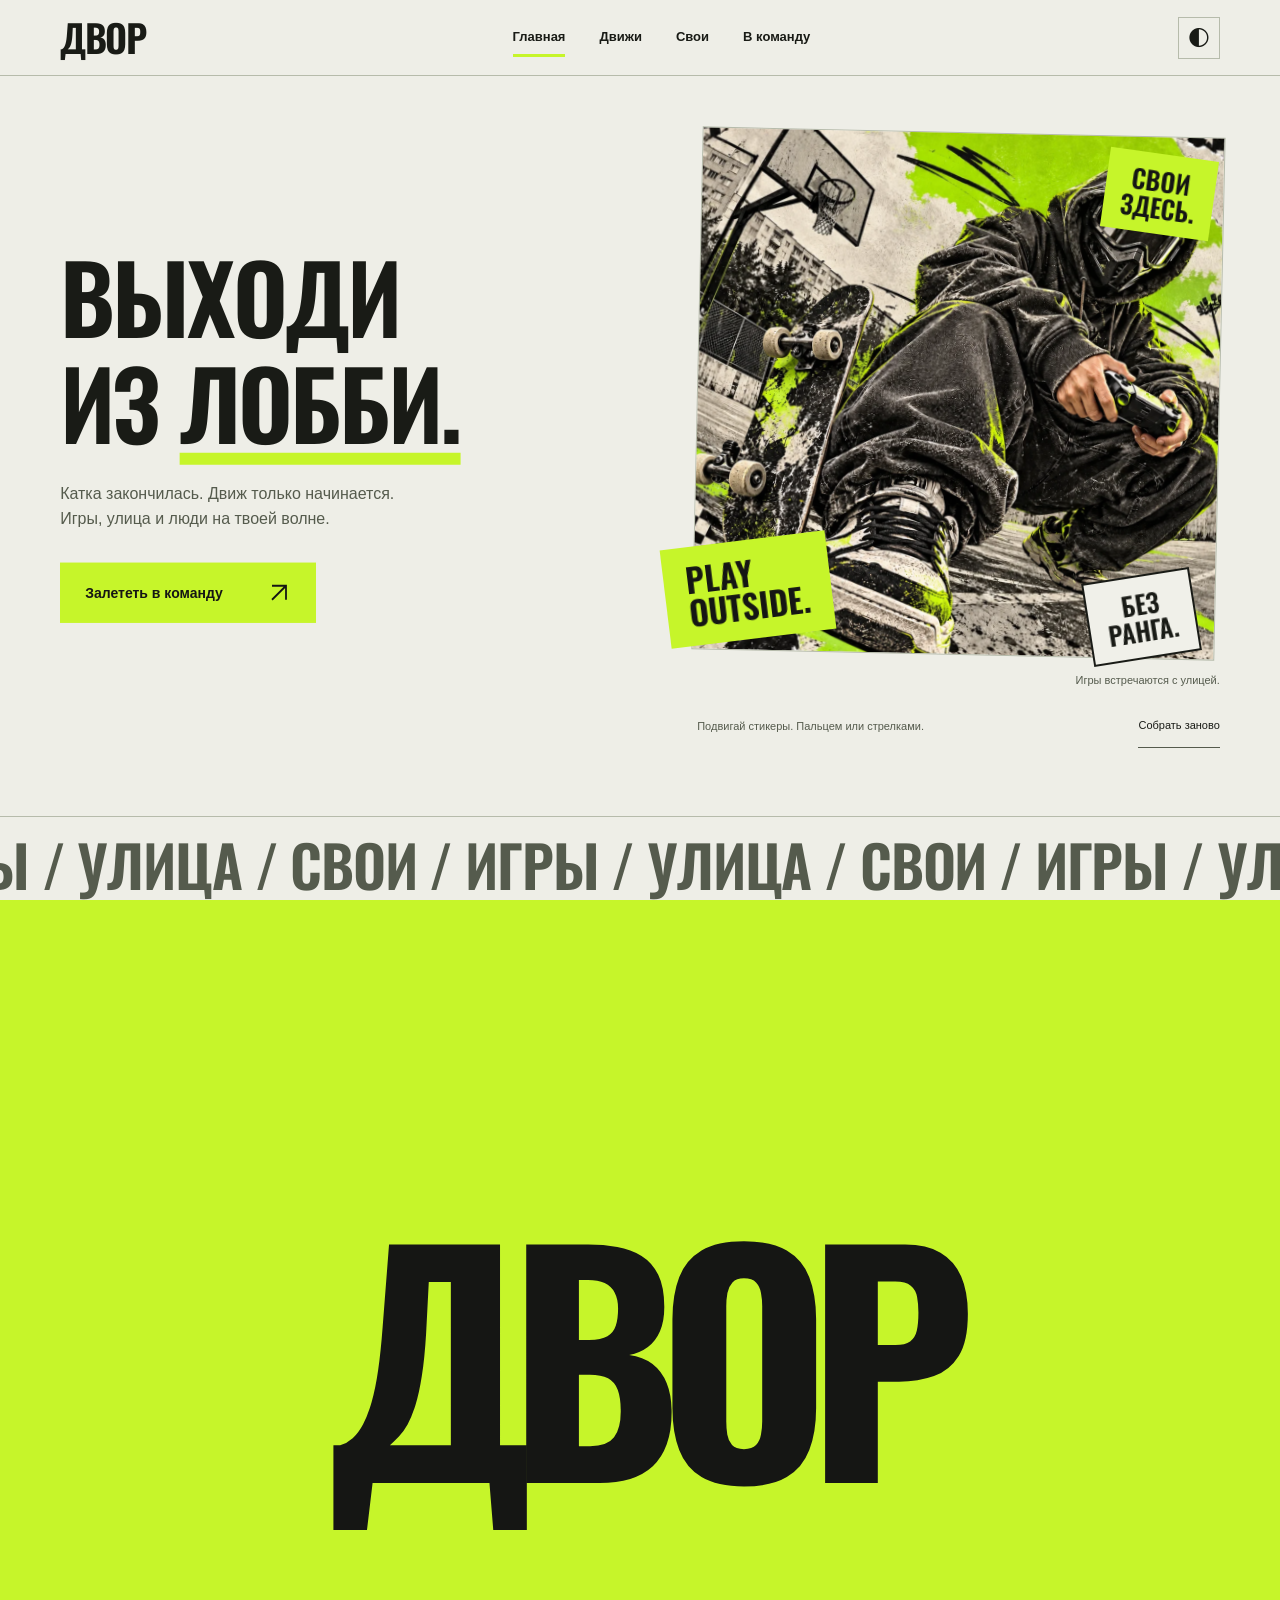
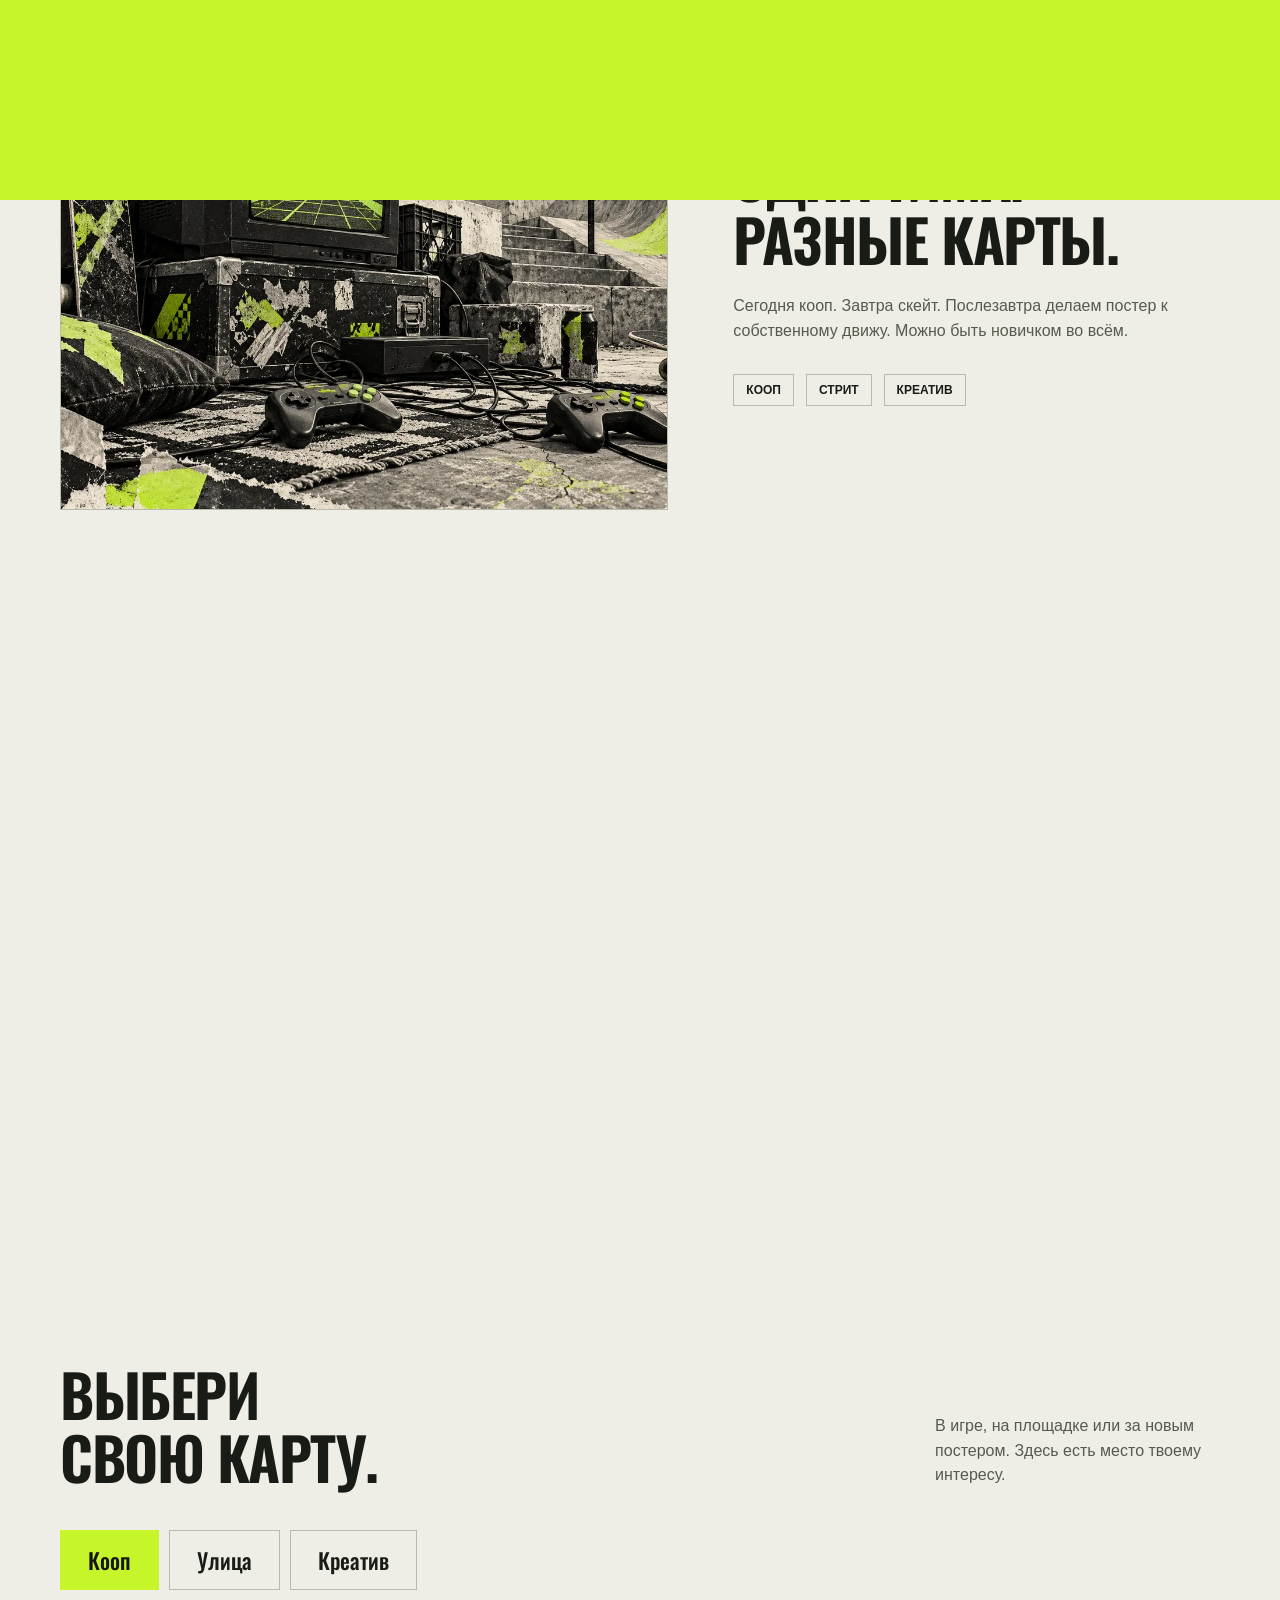
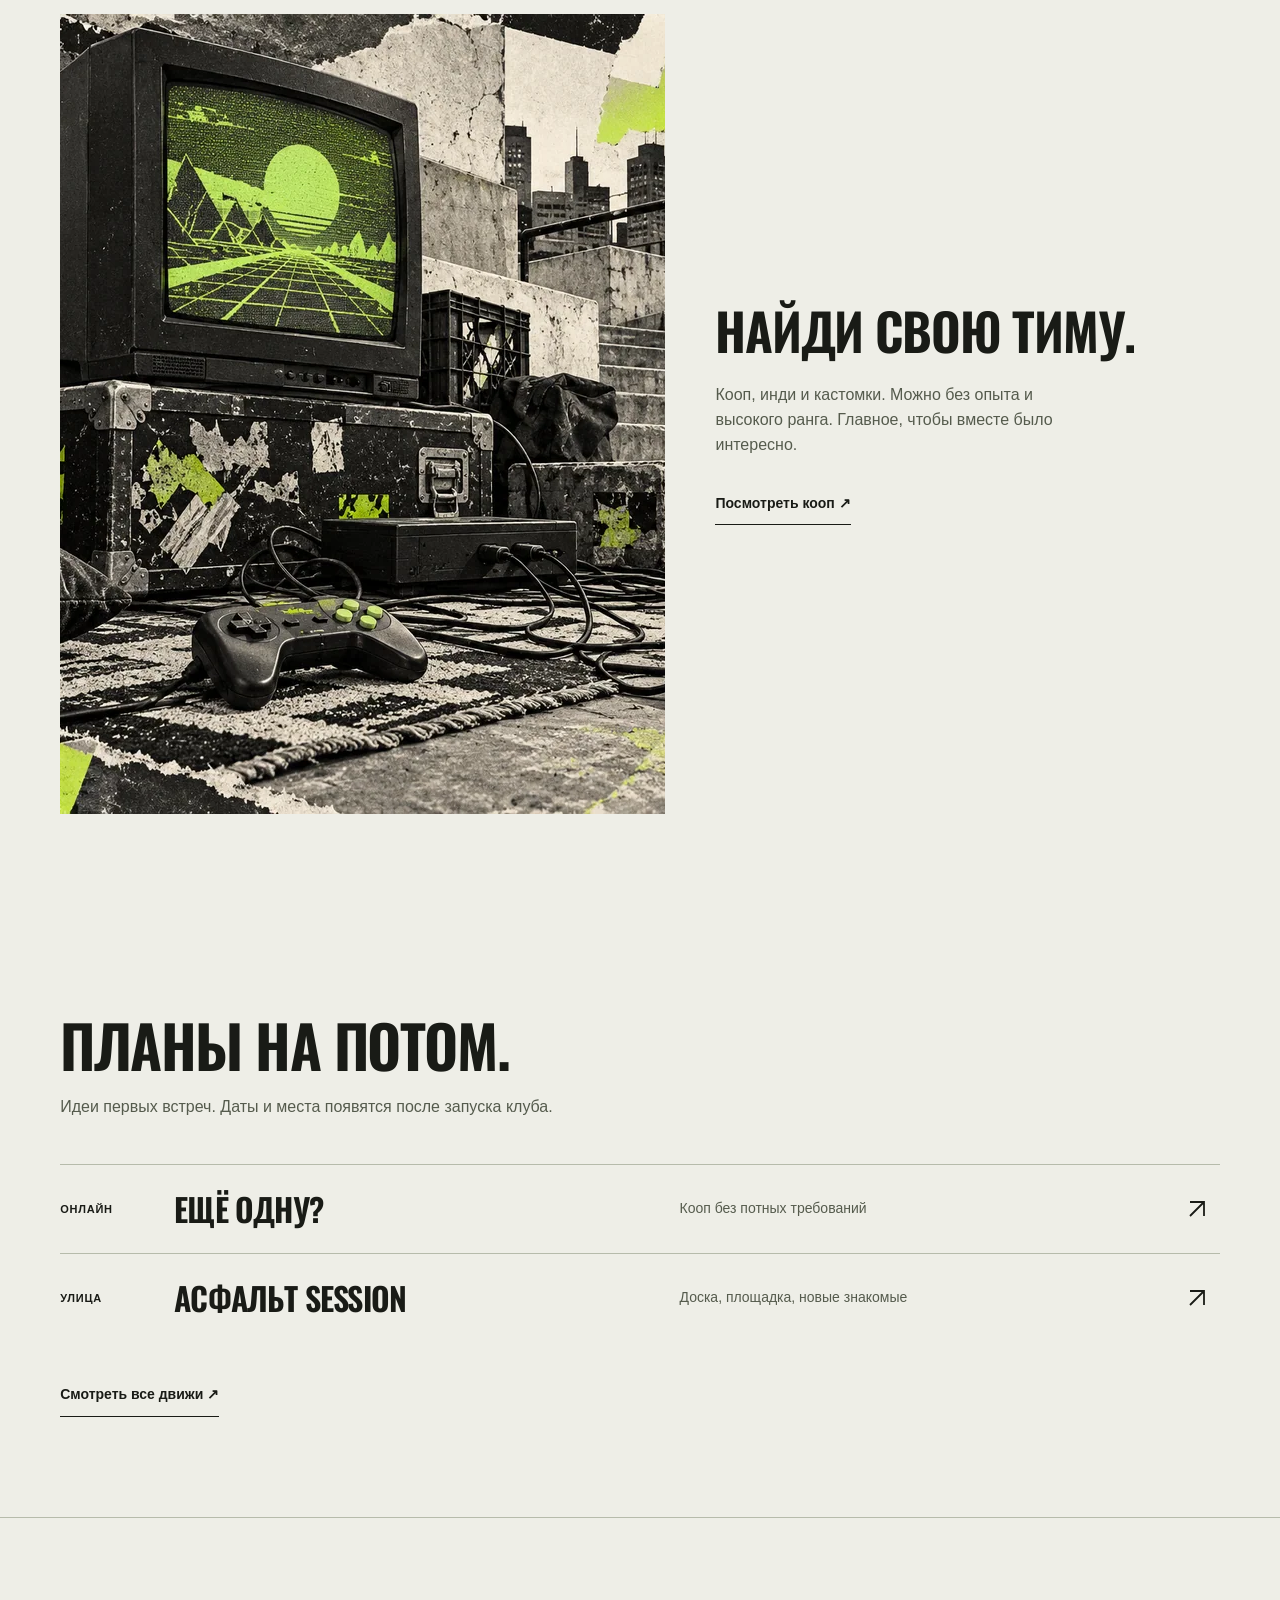
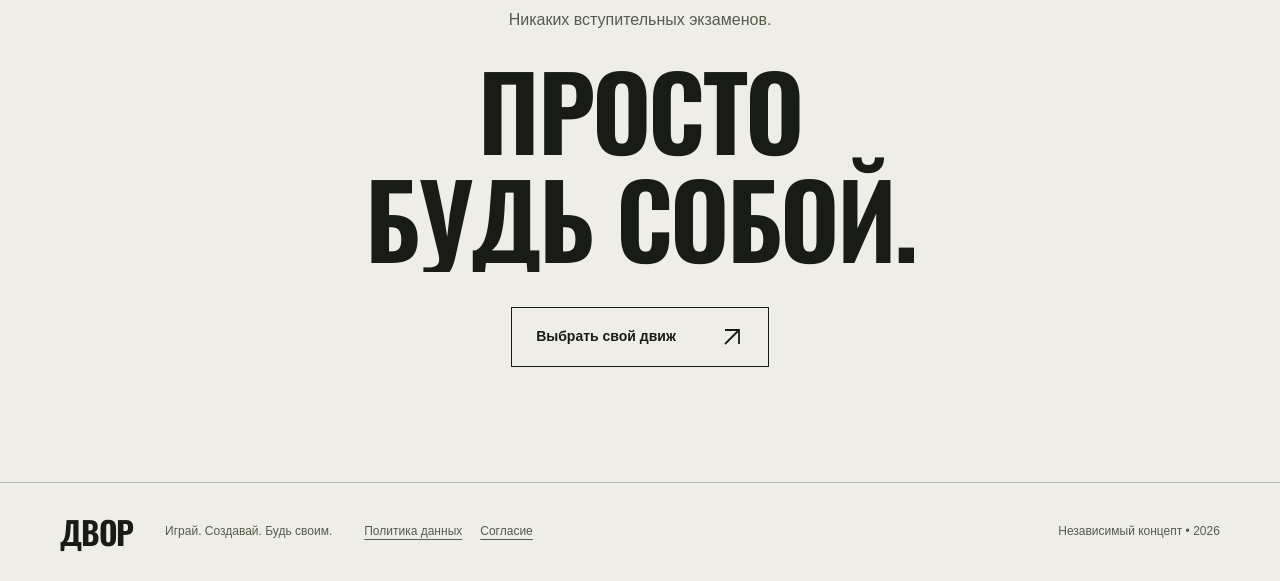
==== commit f4c0a3e7: "Fix event filter overlap and animate dialog as one surface Keep visible event cards in normal grid f" ====
--- a/index.html
+++ b/index.html
@@ -1,4 +1,4 @@
-<!doctype html><html lang="ru"><head><meta charset="UTF-8"><meta name="viewport" content="width=device-width,initial-scale=1"><meta name="color-scheme" content="dark light"><title>Выходи из лобби. | ДВОР</title><meta name="description" content="ДВОР: уличная культура, игры и своя команда. Выбери движ и найди свой вайб."><meta property="og:title" content="ДВОР. Выходи из лобби."><meta property="og:description" content="Игры. Улица. Свои люди."><meta property="og:type" content="website"><meta property="og:image" content="https://lol734520-rgb.github.io/dvor-club/hero.webp"><link rel="icon" href="favicon.png"><link rel="preload" href="oswald.ttf" as="font" type="font/ttf" crossorigin><link rel="stylesheet" href="styles.css?v=7"><script src="theme.js"></script><script src="gsap.min.js" defer></script><script src="ScrollTrigger.min.js" defer></script><script src="Flip.min.js" defer></script><script src="config.js?v=7" defer></script><script src="app.js?v=7" defer></script></head><body><a class="skip" href="#main">К содержимому</a><header class="header"><a class="wordmark" href="index.html" aria-label="ДВОР, главная"><span class="logo-letter" aria-hidden="true">Д</span><span class="logo-letter" aria-hidden="true">В</span><span class="logo-letter" aria-hidden="true">О</span><span class="logo-letter" aria-hidden="true">Р</span><span class="sr-only">ДВОР</span></a><nav aria-label="Основная навигация"><a href="index.html" aria-current="page">Главная</a><a href="events.html" >Движи</a><a href="crew.html" >Свои</a><a href="join.html" >В команду</a></nav><button class="theme-toggle" aria-label="Переключить тему" title="Переключить тему"><span aria-hidden="true">◐</span></button><button class="menu-toggle" aria-expanded="false" aria-controls="mobile-nav">Меню +</button></header><nav id="mobile-nav" class="mobile-nav" aria-label="Мобильная навигация" hidden><a href="index.html" aria-current="page">Главная</a><a href="events.html" >Движи</a><a href="crew.html" >Свои</a><a href="join.html" >В команду</a></nav><main id="main">
+<!doctype html><html lang="ru"><head><meta charset="UTF-8"><meta name="viewport" content="width=device-width,initial-scale=1"><meta name="color-scheme" content="dark light"><title>Выходи из лобби. | ДВОР</title><meta name="description" content="ДВОР: уличная культура, игры и своя команда. Выбери движ и найди свой вайб."><meta property="og:title" content="ДВОР. Выходи из лобби."><meta property="og:description" content="Игры. Улица. Свои люди."><meta property="og:type" content="website"><meta property="og:image" content="https://lol734520-rgb.github.io/dvor-club/hero.webp"><link rel="icon" href="favicon.png"><link rel="preload" href="oswald.ttf" as="font" type="font/ttf" crossorigin><link rel="stylesheet" href="styles.css?v=8"><script src="theme.js"></script><script src="gsap.min.js" defer></script><script src="ScrollTrigger.min.js" defer></script><script src="Flip.min.js" defer></script><script src="config.js?v=8" defer></script><script src="app.js?v=8" defer></script></head><body><a class="skip" href="#main">К содержимому</a><header class="header"><a class="wordmark" href="index.html" aria-label="ДВОР, главная"><span class="logo-letter" aria-hidden="true">Д</span><span class="logo-letter" aria-hidden="true">В</span><span class="logo-letter" aria-hidden="true">О</span><span class="logo-letter" aria-hidden="true">Р</span><span class="sr-only">ДВОР</span></a><nav aria-label="Основная навигация"><a href="index.html" aria-current="page">Главная</a><a href="events.html" >Движи</a><a href="crew.html" >Свои</a><a href="join.html" >В команду</a></nav><button class="theme-toggle" aria-label="Переключить тему" title="Переключить тему"><span aria-hidden="true">◐</span></button><button class="menu-toggle" aria-expanded="false" aria-controls="mobile-nav">Меню +</button></header><nav id="mobile-nav" class="mobile-nav" aria-label="Мобильная навигация" hidden><a href="index.html" aria-current="page">Главная</a><a href="events.html" >Движи</a><a href="crew.html" >Свои</a><a href="join.html" >В команду</a></nav><main id="main">
 <section class="hero wrap"><div class="hero-copy"><h1><span>ВЫХОДИ</span><span>ИЗ <em>ЛОББИ.</em></span></h1><p class="hero-description">Катка закончилась. Движ только начинается.<br>Игры, улица и люди на твоей волне.</p><a class="button" href="join.html">Залететь в команду <svg class="arrow" viewBox="0 0 24 24" width="24" height="24" fill="none" stroke="currentColor" stroke-width="1.8" aria-hidden="true"><path d="M5 19 19 5M5 5h14v14"/></svg></a></div><div class="hero-stage"><div class="hero-art"><img class="hero-background" src="hero-background-v6.webp" width="1200" height="1200" alt="" fetchpriority="high"><img class="hero-foreground" src="hero-foreground-v6.webp" width="1200" height="1200" alt="Скейтер с контроллером на бетонной площадке, коллаж в уличном стиле" fetchpriority="high"></div><div class="hero-stamp" aria-hidden="true">PLAY<br>OUTSIDE.</div><button class="drag-sticker sticker-team" type="button" aria-label="Стикер Свои здесь. Перетаскивай или двигай стрелками">СВОИ<br>ЗДЕСЬ.</button><button class="drag-sticker sticker-rank" type="button" aria-label="Стикер Без ранга. Перетаскивай или двигай стрелками">БЕЗ<br>РАНГА.</button><span class="hero-art-caption">Игры встречаются с улицей.</span><div class="sticker-tools"><span>Подвигай стикеры. Пальцем или стрелками.</span><button class="sticker-reset" type="button">Собрать заново</button></div></div></section>
 <div class="motion-strip" aria-hidden="true"><div class="motion-strip-track"><div class="motion-strip-group"><span class="motion-strip-unit">ИГРЫ / УЛИЦА / СВОИ /&nbsp;</span><span class="motion-strip-unit">ИГРЫ / УЛИЦА / СВОИ /&nbsp;</span><span class="motion-strip-unit">ИГРЫ / УЛИЦА / СВОИ /&nbsp;</span><span class="motion-strip-unit">ИГРЫ / УЛИЦА / СВОИ /&nbsp;</span></div><div class="motion-strip-group"><span class="motion-strip-unit">ИГРЫ / УЛИЦА / СВОИ /&nbsp;</span><span class="motion-strip-unit">ИГРЫ / УЛИЦА / СВОИ /&nbsp;</span><span class="motion-strip-unit">ИГРЫ / УЛИЦА / СВОИ /&nbsp;</span><span class="motion-strip-unit">ИГРЫ / УЛИЦА / СВОИ /&nbsp;</span></div></div></div>
 <section class="manifesto wrap reveal"><div class="manifesto-mark" aria-hidden="true">[ Д ]</div><div><h2>ТВОЙ РАНГ<br>НЕ РЕШАЕТ.</h2><p class="large-copy">Решает, с кем ты проводишь время. Собираем место для тех, кому одинаково близки хороший кооп, шумная улица и странные идеи.</p><a class="text-link" href="crew.html">Познакомиться с ДВОРОМ ↗</a></div></section>
--- a/styles.css
+++ b/styles.css
@@ -57,3 +57,6 @@
 @media(max-width:700px){.drag-sticker{font-size:18px;min-width:63px;min-height:63px;padding:11px 13px}.sticker-team{right:12px;top:10px}.sticker-rank{right:15px;bottom:116px}.sticker-tools{gap:8px;align-items:start}.sticker-tools>span{max-width:19ch}.vibe-panel{grid-template-columns:1fr;gap:28px}.vibe-copy h3{font-size:40px}.vibe-selector button{padding:10px 22px;font-size:20px}.event-dialog{max-width:calc(100vw - 24px);max-height:calc(100svh - 24px)}.event-sheet{grid-template-columns:1fr}.dialog-art{height:210px}.dialog-copy{padding:27px 23px}.dialog-copy h2{font-size:44px}.dialog-copy .button{width:100%;justify-content:space-between}}
 
 .wordmark .logo-letter{font-family:inherit;font-size:inherit;letter-spacing:inherit;vertical-align:baseline;margin:0}.hero-stamp{bottom:110px}@media(max-width:700px){.hero-stamp{bottom:105px}}
+
+/* Keep filter layout in flow while its height transitions. */
+.event-grid{align-content:start}.event-dialog{transform-origin:center}
